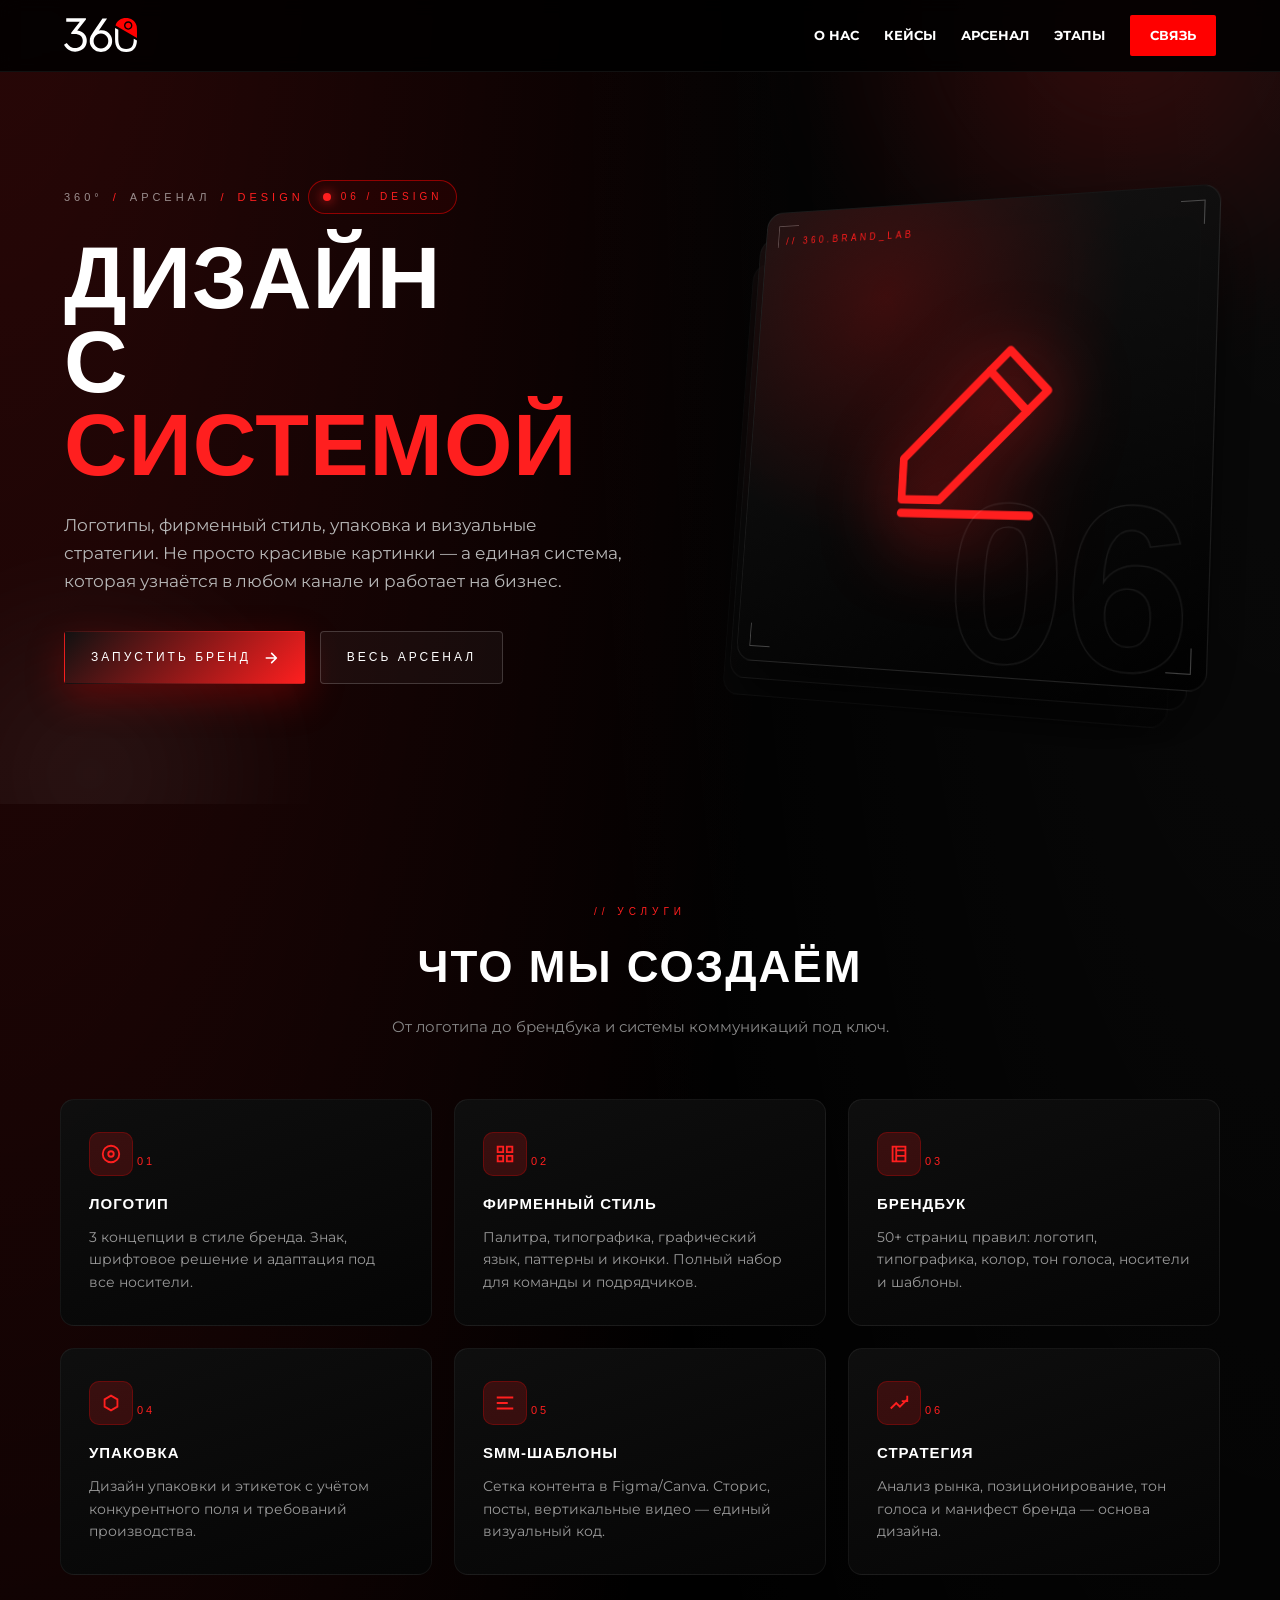
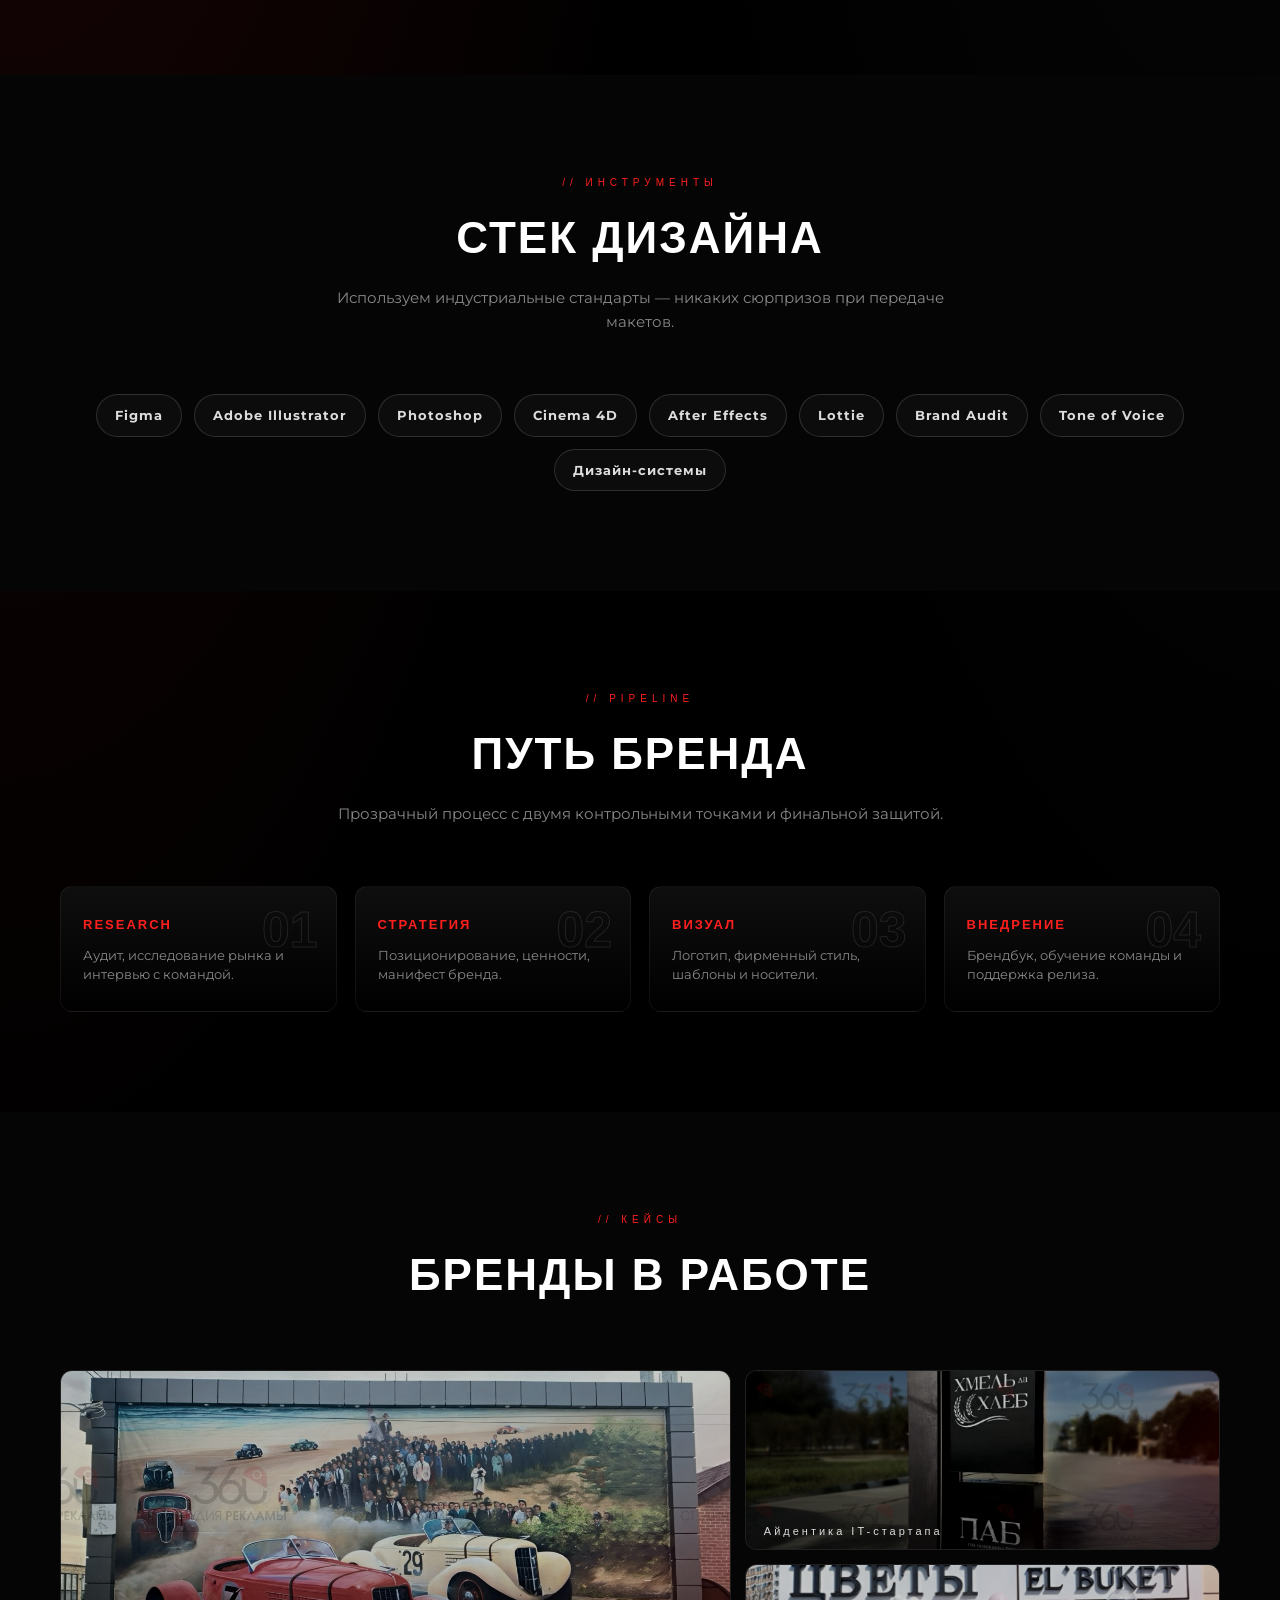
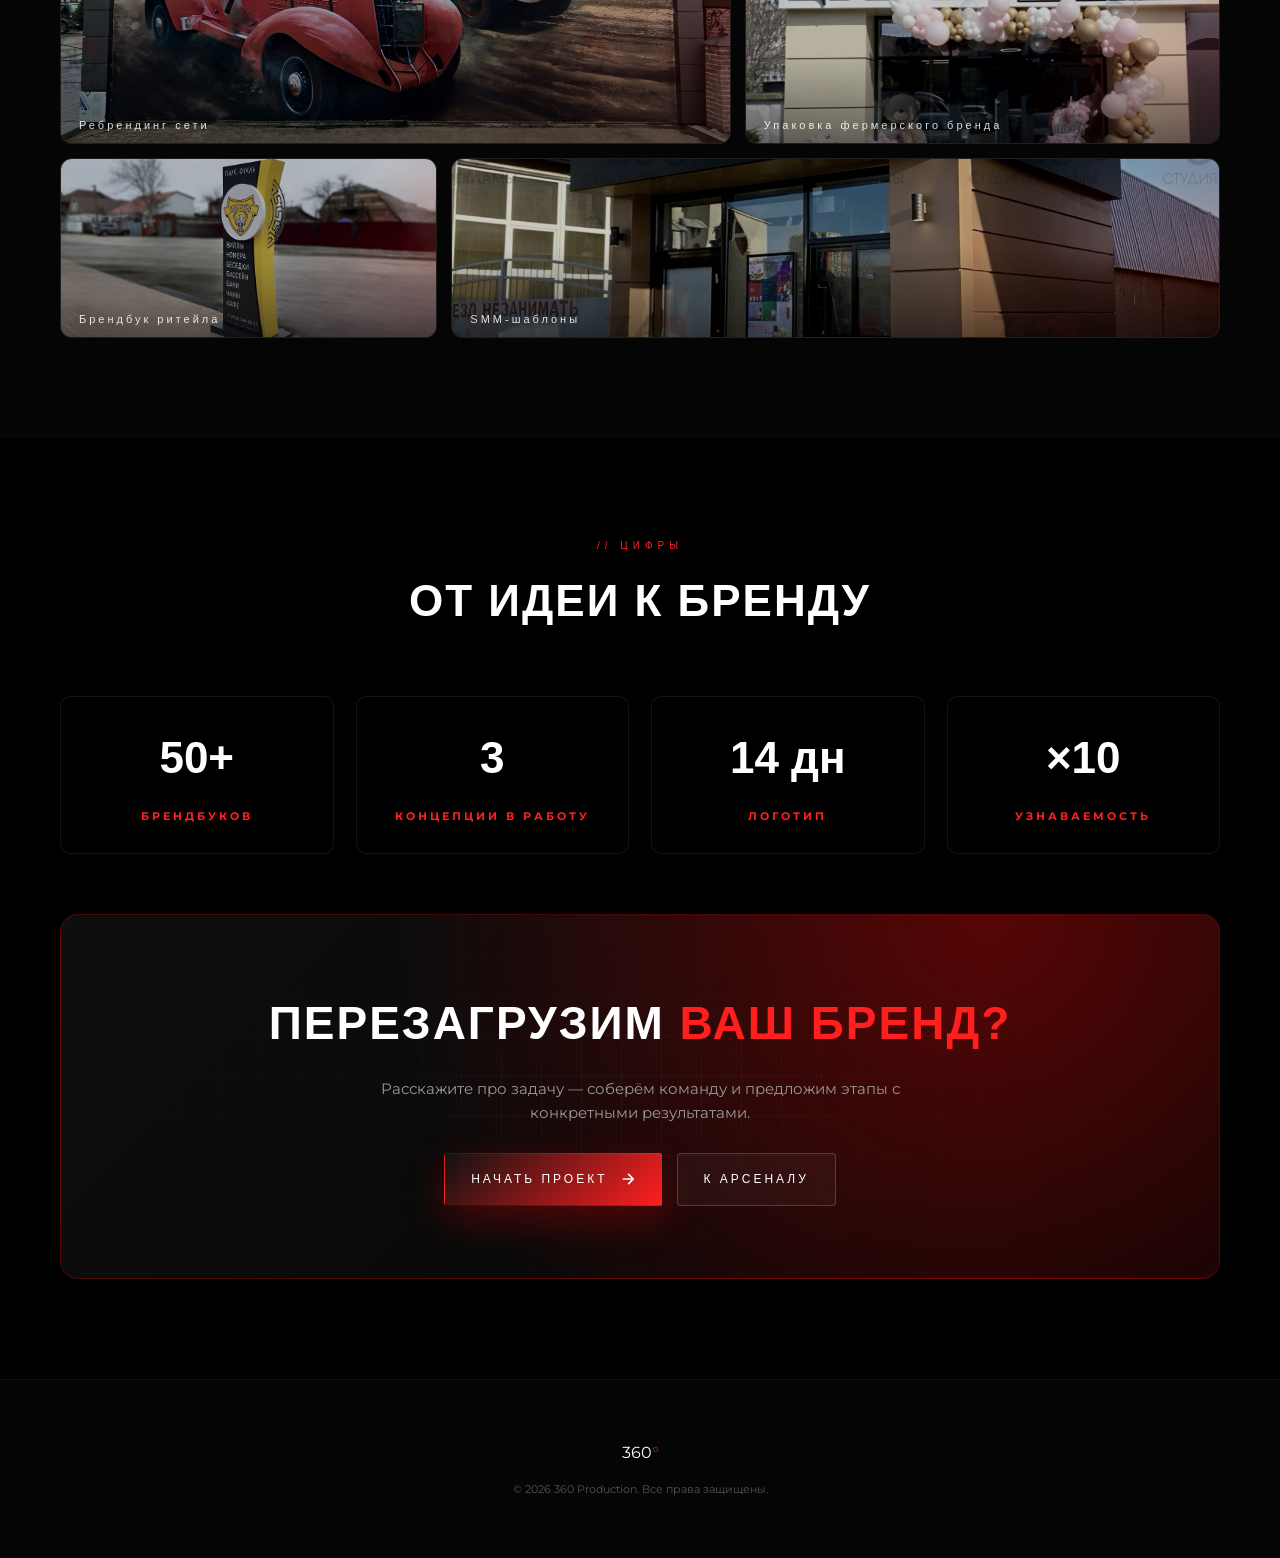
==== services/design.html @ e92970e6 "Add 3D Arsenal cards, hero scroll-driven 3D logo and 6 service pages Co-Authored-By: Devin AI <15824" ====
<!DOCTYPE html>
<html lang="ru">
<head>
    <meta charset="UTF-8">
    <meta name="viewport" content="width=device-width, initial-scale=1.0">
    <title>Дизайн и брендинг | 360 Production Group</title>
    <meta name="description" content="Логотипы, фирменный стиль, упаковка и брендбуки. Стратегический дизайн от 360 Production Group.">
    <link href="https://fonts.googleapis.com/css2?family=Syncopate:wght@700&family=Montserrat:wght@400;700;900&display=swap" rel="stylesheet">
    <link href="https://unpkg.com/aos@2.3.1/dist/aos.css" rel="stylesheet">
    <link rel="stylesheet" href="../style.css">
    <link rel="stylesheet" href="services.css">
    <style>:root { color-scheme: dark; }</style>
</head>
<body class="service-page" style="--accent:#ff1f1f;--accent-soft:rgba(255,31,31,0.18);">

<header class="navbar">
    <a href="../index.html" class="logo" aria-label="360 Production Group">
        <img src="../log.svg" alt="360 Production Group">
    </a>
    <button class="menu-toggle" id="mobile-menu" aria-label="Открыть меню">
        <span></span>
        <span></span>
    </button>
    <nav class="nav-links">
        <a href="../index.html#about">О нас</a>
        <a href="../index.html#portfolio">Кейсы</a>
        <a href="../index.html#services">Арсенал</a>
        <a href="../index.html#steps">Этапы</a>
        <a href="../index.html#contact" class="btn-red-nav">Связь</a>
    </nav>
</header>

<section class="svc-hero">
    <div class="svc-hero-grid">
        <div class="svc-hero-text" data-aos="fade-right">
            <div class="svc-breadcrumb">
                <a href="../index.html">360°</a><span>/</span>
                <a href="../index.html#services">АРСЕНАЛ</a><span>/</span>
                <span>DESIGN</span>
            </div>
            <span class="svc-hero-tag">06 / DESIGN</span>
            <h1>ДИЗАЙН<br>С <span class="accent">СИСТЕМОЙ</span></h1>
            <p class="lead">Логотипы, фирменный стиль, упаковка и визуальные стратегии. Не просто красивые картинки — а единая система, которая узнаётся в любом канале и работает на бизнес.</p>
            <div class="svc-cta-row">
                <a href="../index.html#contact" class="svc-btn svc-btn-primary">ЗАПУСТИТЬ БРЕНД
                    <svg viewBox="0 0 24 24" fill="none" stroke="currentColor" stroke-width="2.5"><path d="M5 12h14M13 5l7 7-7 7" stroke-linecap="round" stroke-linejoin="round"/></svg>
                </a>
                <a href="../index.html#services" class="svc-btn svc-btn-ghost">ВЕСЬ АРСЕНАЛ</a>
            </div>
        </div>
        <div class="svc-hero-visual" data-aos="fade-left">
            <div class="svc-stack">
                <div class="svc-stack-card l1"></div>
                <div class="svc-stack-card l2"></div>
                <div class="svc-stack-card l3">
                    <span class="corner tl"></span><span class="corner tr"></span>
                    <span class="corner bl"></span><span class="corner br"></span>
                    <span class="label">// 360.BRAND_LAB</span>
                    <span class="glyph">
                        <svg viewBox="0 0 64 64" fill="none" stroke="currentColor" stroke-width="2.5">
                            <path d="M44 8l12 12-32 32H12V40z" stroke-linejoin="round"/>
                            <path d="M38 14l12 12M12 56h40" stroke-linecap="round"/>
                        </svg>
                    </span>
                    <span class="digit">06</span>
                </div>
            </div>
        </div>
    </div>
</section>

<section class="svc-section">
    <div class="container">
        <div class="svc-section-head" data-aos="fade-up">
            <span class="kicker">// УСЛУГИ</span>
            <h2>ЧТО МЫ СОЗДАЁМ</h2>
            <p>От логотипа до брендбука и системы коммуникаций под ключ.</p>
        </div>
        <div class="svc-features">
            <div class="svc-feature" data-aos="fade-up">
                <span class="ico"><svg viewBox="0 0 24 24" fill="none" stroke="currentColor" stroke-width="2"><circle cx="12" cy="12" r="9"/><circle cx="12" cy="12" r="3"/></svg></span>
                <span class="num">01</span>
                <h3>ЛОГОТИП</h3>
                <p>3 концепции в стиле бренда. Знак, шрифтовое решение и адаптация под все носители.</p>
            </div>
            <div class="svc-feature" data-aos="fade-up" data-aos-delay="100">
                <span class="ico"><svg viewBox="0 0 24 24" fill="none" stroke="currentColor" stroke-width="2"><path d="M4 4h6v6H4zM14 4h6v6h-6zM4 14h6v6H4zM14 14h6v6h-6z"/></svg></span>
                <span class="num">02</span>
                <h3>ФИРМЕННЫЙ СТИЛЬ</h3>
                <p>Палитра, типографика, графический язык, паттерны и иконки. Полный набор для команды и подрядчиков.</p>
            </div>
            <div class="svc-feature" data-aos="fade-up" data-aos-delay="200">
                <span class="ico"><svg viewBox="0 0 24 24" fill="none" stroke="currentColor" stroke-width="2"><path d="M5 4h14v16H5zM9 4v16M9 8h10M9 14h10"/></svg></span>
                <span class="num">03</span>
                <h3>БРЕНДБУК</h3>
                <p>50+ страниц правил: логотип, типографика, колор, тон голоса, носители и шаблоны.</p>
            </div>
            <div class="svc-feature" data-aos="fade-up">
                <span class="ico"><svg viewBox="0 0 24 24" fill="none" stroke="currentColor" stroke-width="2"><path d="M5 8l7-4 7 4v8l-7 4-7-4z"/></svg></span>
                <span class="num">04</span>
                <h3>УПАКОВКА</h3>
                <p>Дизайн упаковки и этикеток с учётом конкурентного поля и требований производства.</p>
            </div>
            <div class="svc-feature" data-aos="fade-up" data-aos-delay="100">
                <span class="ico"><svg viewBox="0 0 24 24" fill="none" stroke="currentColor" stroke-width="2"><path d="M3 6h18M3 12h12M3 18h18"/></svg></span>
                <span class="num">05</span>
                <h3>SMM-ШАБЛОНЫ</h3>
                <p>Сетка контента в Figma/Canva. Сторис, посты, вертикальные видео — единый визуальный код.</p>
            </div>
            <div class="svc-feature" data-aos="fade-up" data-aos-delay="200">
                <span class="ico"><svg viewBox="0 0 24 24" fill="none" stroke="currentColor" stroke-width="2"><path d="M3 18l6-6 4 4 8-8M21 4v6h-6"/></svg></span>
                <span class="num">06</span>
                <h3>СТРАТЕГИЯ</h3>
                <p>Анализ рынка, позиционирование, тон голоса и манифест бренда — основа дизайна.</p>
            </div>
        </div>
    </div>
</section>

<section class="svc-section" style="background:#050505;">
    <div class="container">
        <div class="svc-section-head" data-aos="fade-up">
            <span class="kicker">// ИНСТРУМЕНТЫ</span>
            <h2>СТЕК ДИЗАЙНА</h2>
            <p>Используем индустриальные стандарты — никаких сюрпризов при передаче макетов.</p>
        </div>
        <div class="svc-chips">
            <span class="svc-chip" data-aos="fade-up">Figma</span>
            <span class="svc-chip" data-aos="fade-up" data-aos-delay="40">Adobe Illustrator</span>
            <span class="svc-chip" data-aos="fade-up" data-aos-delay="80">Photoshop</span>
            <span class="svc-chip" data-aos="fade-up" data-aos-delay="120">Cinema 4D</span>
            <span class="svc-chip" data-aos="fade-up" data-aos-delay="160">After Effects</span>
            <span class="svc-chip" data-aos="fade-up" data-aos-delay="200">Lottie</span>
            <span class="svc-chip" data-aos="fade-up" data-aos-delay="240">Brand Audit</span>
            <span class="svc-chip" data-aos="fade-up" data-aos-delay="280">Tone of Voice</span>
            <span class="svc-chip" data-aos="fade-up" data-aos-delay="320">Дизайн-системы</span>
        </div>
    </div>
</section>

<section class="svc-section">
    <div class="container">
        <div class="svc-section-head" data-aos="fade-up">
            <span class="kicker">// PIPELINE</span>
            <h2>ПУТЬ БРЕНДА</h2>
            <p>Прозрачный процесс с двумя контрольными точками и финальной защитой.</p>
        </div>
        <div class="svc-process">
            <div class="svc-step" data-aos="fade-up"><h4>RESEARCH</h4><p>Аудит, исследование рынка и интервью с командой.</p></div>
            <div class="svc-step" data-aos="fade-up" data-aos-delay="100"><h4>СТРАТЕГИЯ</h4><p>Позиционирование, ценности, манифест бренда.</p></div>
            <div class="svc-step" data-aos="fade-up" data-aos-delay="200"><h4>ВИЗУАЛ</h4><p>Логотип, фирменный стиль, шаблоны и носители.</p></div>
            <div class="svc-step" data-aos="fade-up" data-aos-delay="300"><h4>ВНЕДРЕНИЕ</h4><p>Брендбук, обучение команды и поддержка релиза.</p></div>
        </div>
    </div>
</section>

<section class="svc-section" style="background:#050505;">
    <div class="container">
        <div class="svc-section-head" data-aos="fade-up">
            <span class="kicker">// КЕЙСЫ</span>
            <h2>БРЕНДЫ В РАБОТЕ</h2>
        </div>
        <div class="svc-gallery">
            <div class="svc-tile t1" data-aos="fade-up"><img src="../test6.jpg" alt="Design case"><span>Ребрендинг сети</span></div>
            <div class="svc-tile t2" data-aos="fade-up" data-aos-delay="80"><img src="../test4.jpg" alt="Design case"><span>Айдентика IT-стартапа</span></div>
            <div class="svc-tile t3" data-aos="fade-up" data-aos-delay="160"><img src="../test2.jpeg" alt="Design case"><span>Упаковка фермерского бренда</span></div>
            <div class="svc-tile t4" data-aos="fade-up" data-aos-delay="240"><img src="../test1.JPG" alt="Design case"><span>Брендбук ритейла</span></div>
            <div class="svc-tile t5" data-aos="fade-up" data-aos-delay="320"><img src="../test5.jpg" alt="Design case"><span>SMM-шаблоны</span></div>
        </div>
    </div>
</section>

<section class="svc-section">
    <div class="container">
        <div class="svc-section-head" data-aos="fade-up">
            <span class="kicker">// ЦИФРЫ</span>
            <h2>ОТ ИДЕИ К БРЕНДУ</h2>
        </div>
        <div class="svc-facts">
            <div class="svc-fact" data-aos="fade-up"><b>50+</b><span>Брендбуков</span></div>
            <div class="svc-fact" data-aos="fade-up" data-aos-delay="100"><b>3</b><span>Концепции в работу</span></div>
            <div class="svc-fact" data-aos="fade-up" data-aos-delay="200"><b>14 дн</b><span>Логотип</span></div>
            <div class="svc-fact" data-aos="fade-up" data-aos-delay="300"><b>×10</b><span>Узнаваемость</span></div>
        </div>

        <div class="svc-cta" data-aos="fade-up">
            <h2>ПЕРЕЗАГРУЗИМ <span>ВАШ БРЕНД?</span></h2>
            <p>Расскажите про задачу — соберём команду и предложим этапы с конкретными результатами.</p>
            <div class="svc-cta-row">
                <a href="../index.html#contact" class="svc-btn svc-btn-primary">НАЧАТЬ ПРОЕКТ
                    <svg viewBox="0 0 24 24" fill="none" stroke="currentColor" stroke-width="2.5"><path d="M5 12h14M13 5l7 7-7 7" stroke-linecap="round" stroke-linejoin="round"/></svg>
                </a>
                <a href="../index.html#services" class="svc-btn svc-btn-ghost">К АРСЕНАЛУ</a>
            </div>
        </div>
    </div>
</section>

<footer class="footer">
    <div class="footer-container">
        <div class="logo">360<span>°</span></div>
        <p>© 2026 360 Production. Все права защищены.</p>
    </div>
</footer>

<script src="https://unpkg.com/aos@2.3.1/dist/aos.js"></script>
<script src="services.js"></script>
</body>
</html>
---- style.css ----
/* PROJECT: 360 Production Group 
    STYLE: Aggressive Industrial (Black, Red, White)
*/

:root { 
    --black: #000; 
    --red: #ff0000; 
    --white: #fff; 
    --gray: #0d0d0d; 
}

* { 
    margin: 0; 
    padding: 0; 
    box-sizing: border-box; 
}

body { 
    background: var(--black); 
    color: var(--white); 
    font-family: 'Montserrat', sans-serif; 
    overflow-x: hidden; 
    line-height: 1.6;
}

/* ==========================================================================
   ULTIMATE 360 SYSTEM PRELOADER (STRICT CENTER GLITCH)
   ========================================================================== */

.preloader {
    position: fixed;
    inset: 0;
    z-index: 10000;
    display: flex;
    justify-content: center;
    align-items: center;
    background: transparent;
    overflow: hidden;
    transition: opacity 0.4s ease, visibility 0.4s ease;
}

.preloader.loaded {
    opacity: 0;
    visibility: hidden;
    pointer-events: none;
}

/* Фоновые шторки (разрезаются при загрузке) */
.loader-bg {
    position: absolute;
    inset: 0;
    display: flex;
    flex-direction: column;
}

.shutter {
    flex: 1;
    background: #000;
    transition: transform 1.2s cubic-bezier(0.87, 0, 0.13, 1);
}

.preloader.loaded .shutter.top { transform: translateY(-100%); }
.preloader.loaded .shutter.bottom { transform: translateY(100%); }

/* Ядро загрузчика */
.loader-core {
    position: relative;
    z-index: 1;
    display: flex;
    flex-direction: column;
    justify-content: center;
    align-items: center;
    text-align: center;
    transition: opacity 0.5s ease;
}

.preloader.loaded .loader-core { 
    opacity: 0; 
    pointer-events: none; 
}

/* Кольца сканирования */
.scan-ring {
    position: absolute;
    top: 50%;
    left: 50%;
    transform: translate(-50%, -50%);
    width: 240px;
    height: 240px;
    border: 1px solid rgba(255, 0, 0, 0.1);
    border-top: 3px solid var(--red);
    border-radius: 50%;
    animation: spin 1.5s cubic-bezier(0.4, 0, 0.2, 1) infinite;
}

.scan-ring.inner {
    width: 200px;
    height: 200px;
    border: 1px dashed rgba(255, 255, 255, 0.1);
    border-bottom: 2px solid #fff;
    animation: spin 1s linear infinite reverse;
}

/* Глитч-цифры (Центровка 50/50) */
.glitch-wrapper {
    display: flex;
    justify-content: center;
    align-items: center;
    font-family: 'Syncopate', sans-serif;
    line-height: 1; /* Убираем лишние отступы шрифта */
}

.glitch-num {
    font-size: 80px;
    font-weight: 900;
    position: relative;
    color: #fff;
    text-shadow: 2px 0 var(--red);
    padding: 0 10px;
}

/* Псевдоэлементы для эффекта разреза */
.glitch-num::before, 
.glitch-num::after {
    content: attr(data-text);
    position: absolute;
    top: 0; 
    left: 0; 
    width: 100%; 
    height: 100%;
    background: #000; /* Маскирует основную цифру */
}

/* ВЕРХНЯЯ ПОЛОВИНА: режем снизу до 50% */
.glitch-num::before {
    left: 2px;
    text-shadow: -2px 0 #00fff2;
    clip-path: inset(0 0 50% 0);
    animation: glitch-anim-top 1.5s infinite linear alternate-reverse;
}

/* НИЖНЯЯ ПОЛОВИНА: режем сверху до 50% */
.glitch-num::after {
    left: -2px;
    text-shadow: -2px 0 var(--red);
    clip-path: inset(50% 0 0 0);
    animation: glitch-anim-bottom 1.5s infinite linear alternate-reverse;
}

.glitch-unit {
    font-size: 40px;
    color: var(--red);
    margin-left: 5px;
    font-weight: 900;
}

.status-text {
    margin-top: 50px;
    font-size: 20px;
    letter-spacing: 5px;
    color: var(--red);
    font-family: 'Syncopate';
    animation: pulse 1s infinite;
}

/* Анимации */
@keyframes glitch-anim-top {
    0%, 100% { transform: translate(0, 0); }
    33% { transform: translate(-3px, 0); }
    66% { transform: translate(3px, 0); }
}

@keyframes glitch-anim-bottom {
    0%, 100% { transform: translate(0, 0); }
    33% { transform: translate(3px, 0); }
    66% { transform: translate(-3px, 0); }
}

@keyframes spin {
    0% { transform: translate(-50%, -50%) rotate(0deg); }
    100% { transform: translate(-50%, -50%) rotate(360deg); }
}

@keyframes pulse {
    0%, 100% { opacity: 1; }
    50% { opacity: 0.3; }
}

/* Адаптив для прелоадера */
@media (max-width: 600px) {
    .glitch-num { font-size: 60px; }
    .glitch-unit { font-size: 30px; }
    .scan-ring { width: 180px; height: 180px; }
    .scan-ring.inner { width: 150px; height: 150px; }
}

.container { 
    max-width: 1200px; 
    margin: 0 auto; 
    padding: 0 20px; 
}

/* --- НАВИГАЦИЯ --- */
.navbar {
    display: flex; 
    justify-content: space-between; 
    align-items: center;
    padding: 15px 5%; 
    position: fixed; 
    width: 100%; 
    top: 0; 
    z-index: 1000;
    background: rgba(0,0,0,0.95); 
    border-bottom: 1px solid #111;
}

.logo { 
    display: inline-flex;
    align-items: center;
    text-decoration: none;
}

.logo img {
    display: block;
    height: 34px;
    width: auto;
}

.logo span { color: var(--red); }

.nav-links { 
    display: flex; 
    align-items: center; 
    gap: 25px; 
}

.nav-links a { 
    color: #fff; 
    text-decoration: none; 
    font-weight: 700; 
    font-size: 13px; 
    text-transform: uppercase; 
    transition: 0.3s; 
}

.nav-links a:hover { color: var(--red); }

.btn-red-nav { 
    background: var(--red); 
    padding: 10px 20px; 
    border-radius: 2px;
}

/* Мобильный переключатель */
.menu-toggle { 
    display: none; 
    background: none; 
    border: none; 
    cursor: pointer; 
    position: relative; 
    width: 30px; 
    height: 20px; 
    z-index: 1001; 
}

.menu-toggle span { 
    display: block; 
    position: absolute; 
    height: 3px; 
    width: 100%; 
    background: white; 
    transition: .3s ease-in-out; 
}

.menu-toggle span:first-child { top: 0; }
.menu-toggle span:last-child { bottom: 0; }
.menu-toggle.open span:first-child { transform: rotate(45deg); top: 9px; }
.menu-toggle.open span:last-child { transform: rotate(-45deg); bottom: 8px; }

/* --- HERO SECTION --- */
.hero {
    position: relative;
    height: 100vh; 
    display: flex; 
    align-items: center; 
    padding: 0 5%;
    overflow: hidden;
    background: #000;
}

.hero-video {
    position: absolute;
    inset: 0;
    width: 100%;
    height: 100%;
    object-fit: cover;
    object-position: center;
}

.hero-overlay {
    position: absolute;
    inset: 0;
    background:
        linear-gradient(90deg, rgba(0, 0, 0, 0.94) 0%, rgba(0, 0, 0, 0.78) 28%, rgba(0, 0, 0, 0.3) 58%, rgba(0, 0, 0, 0.1) 100%),
        radial-gradient(circle at 74% 46%, rgba(255, 0, 0, 0.12), transparent 28%);
}

.hero-content {
    position: relative;
    z-index: 1;
}

.hero h1 { 
    font-family: 'Syncopate'; 
    font-size: clamp(38px, 9vw, 90px); 
    line-height: 0.9; 
}

.red-text { 
    color: var(--red); 
    text-shadow: 2px 2px 0 #fff; 
}

.hero p { 
    max-width: 500px; 
    margin-top: 20px; 
    font-size: 16px; 
    color: #888; 
}

/* --- HERO 3D LOGO --- */
.hero-3d {
    position: absolute;
    top: 0;
    right: 0;
    bottom: 0;
    width: 55%;
    pointer-events: none;
    z-index: 1;
    perspective: 1500px;
    perspective-origin: 60% 50%;
    display: grid;
    place-items: center;
    overflow: hidden;
}

.hero-3d::before {
    content: "";
    position: absolute;
    inset: 0;
    background:
        radial-gradient(60% 60% at 60% 50%, rgba(255, 0, 0, 0.18), transparent 70%),
        radial-gradient(40% 40% at 50% 50%, rgba(255, 255, 255, 0.05), transparent 70%);
    pointer-events: none;
}

.hero-3d-stage {
    position: relative;
    width: min(540px, 88%);
    aspect-ratio: 1;
    transform-style: preserve-3d;
    will-change: transform;
    transition: transform 0.05s linear;
}

.hero-3d-rings {
    position: absolute;
    inset: 0;
    transform-style: preserve-3d;
}

.hero-3d-ring {
    position: absolute;
    inset: 0;
    border-radius: 50%;
    border: 1px dashed rgba(255, 255, 255, 0.12);
}

.hero-3d-ring.r1 {
    inset: 0;
    border-color: rgba(255, 0, 0, 0.35);
    border-style: solid;
    border-width: 1px;
    transform: rotateX(72deg);
    box-shadow: inset 0 0 60px rgba(255, 0, 0, 0.18);
    animation: hero-ring-pulse 4s ease-in-out infinite;
}

.hero-3d-ring.r2 {
    inset: 8%;
    border-color: rgba(255, 255, 255, 0.1);
    transform: rotateX(72deg) rotateZ(45deg);
    animation: hero-ring-spin 18s linear infinite;
}

.hero-3d-ring.r3 {
    inset: 18%;
    border-color: rgba(255, 0, 0, 0.18);
    transform: rotateX(72deg) rotateZ(-30deg);
    animation: hero-ring-spin 26s linear infinite reverse;
}

.hero-3d-emblem {
    position: absolute;
    inset: 16%;
    transform-style: preserve-3d;
    display: grid;
    place-items: center;
}

.hero-3d-layer {
    position: absolute;
    inset: 0;
    display: grid;
    place-items: center;
}

.hero-3d-layer img {
    width: 100%;
    height: auto;
    filter: drop-shadow(0 0 20px rgba(255, 0, 0, 0.55));
}

.hero-3d-layer.layer-back {
    transform: translateZ(-40px) scale(1.05);
    opacity: 0.35;
    filter: blur(2px);
}

.hero-3d-layer.layer-mid {
    transform: translateZ(0);
    opacity: 0.7;
}

.hero-3d-layer.layer-front {
    transform: translateZ(40px);
    opacity: 1;
}

.hero-3d-layer.layer-front img {
    filter: drop-shadow(0 12px 26px rgba(255, 0, 0, 0.55))
            drop-shadow(0 0 8px rgba(255, 255, 255, 0.18));
}

.hero-3d-glow {
    position: absolute;
    inset: -10%;
    border-radius: 50%;
    background: radial-gradient(circle, rgba(255, 0, 0, 0.32) 0%, transparent 60%);
    filter: blur(20px);
    transform: translateZ(-60px);
    opacity: 0.85;
    animation: hero-glow-breath 4s ease-in-out infinite;
}

.hero-3d-orbit {
    position: absolute;
    inset: -8%;
    border-radius: 50%;
    transform: rotateX(70deg);
    transform-style: preserve-3d;
    animation: hero-ring-spin 22s linear infinite;
}

.hero-3d-tag {
    position: absolute;
    top: 50%;
    left: 50%;
    font-family: 'Syncopate', sans-serif;
    font-weight: 700;
    font-size: 11px;
    letter-spacing: 4px;
    color: #fff;
    padding: 7px 12px;
    background: rgba(0, 0, 0, 0.78);
    border: 1px solid rgba(255, 0, 0, 0.55);
    border-radius: 999px;
    transform-origin: center;
    box-shadow: 0 8px 24px rgba(255, 0, 0, 0.25);
    backface-visibility: hidden;
}

.hero-3d-tag.tag-1 { transform: translate(-50%, -50%) rotate(0deg) translateX(46%) rotate(-72deg); }
.hero-3d-tag.tag-2 { transform: translate(-50%, -50%) rotate(90deg) translateX(46%) rotate(-72deg); }
.hero-3d-tag.tag-3 { transform: translate(-50%, -50%) rotate(180deg) translateX(46%) rotate(-72deg); }
.hero-3d-tag.tag-4 { transform: translate(-50%, -50%) rotate(270deg) translateX(46%) rotate(-72deg); }

@keyframes hero-ring-spin {
    from { transform: rotateX(72deg) rotateZ(0); }
    to { transform: rotateX(72deg) rotateZ(360deg); }
}

@keyframes hero-ring-pulse {
    0%, 100% { box-shadow: inset 0 0 30px rgba(255, 0, 0, 0.12), 0 0 0 rgba(255, 0, 0, 0.0); }
    50% { box-shadow: inset 0 0 60px rgba(255, 0, 0, 0.32), 0 0 32px rgba(255, 0, 0, 0.32); }
}

@keyframes hero-glow-breath {
    0%, 100% { opacity: 0.55; transform: translateZ(-60px) scale(1); }
    50% { opacity: 0.95; transform: translateZ(-60px) scale(1.08); }
}

/* Hero scroll hint */
.hero-scroll-hint {
    position: absolute;
    left: 50%;
    bottom: 28px;
    transform: translateX(-50%);
    display: flex;
    flex-direction: column;
    align-items: center;
    gap: 10px;
    color: rgba(255, 255, 255, 0.55);
    font-family: 'Syncopate', sans-serif;
    font-size: 10px;
    letter-spacing: 4px;
    z-index: 2;
    pointer-events: none;
}

.hero-scroll-hint i {
    width: 1px;
    height: 38px;
    background: linear-gradient(to bottom, rgba(255, 0, 0, 0.0), var(--red));
    position: relative;
    overflow: hidden;
}

.hero-scroll-hint i::after {
    content: "";
    position: absolute;
    left: 0;
    top: -38px;
    width: 100%;
    height: 38px;
    background: linear-gradient(to bottom, transparent, var(--red));
    animation: scroll-line 1.8s ease-in-out infinite;
}

@keyframes scroll-line {
    0% { transform: translateY(0); }
    100% { transform: translateY(76px); }
}

@media (prefers-reduced-motion: reduce) {
    .hero-3d-ring.r1, .hero-3d-ring.r2, .hero-3d-ring.r3,
    .hero-3d-orbit, .hero-3d-glow, .hero-scroll-hint i::after { animation: none; }
}

/* --- О НАС --- */
.about { padding: 100px 0; }
.about-flex { 
    display: flex; 
    flex-wrap: wrap; 
    gap: 40px; 
}

.about-title { flex: 1; min-width: 280px; }
.about-title h2 { font-family: 'Syncopate'; font-size: clamp(28px, 5vw, 45px); }
.outline { color: transparent; -webkit-text-stroke: 1px var(--red); }

.about-text { 
    flex: 1.5; 
    font-size: 16px; 
    color: #777; 
}

.stats { 
    display: flex; 
    gap: 30px; 
    margin-top: 30px; 
}

.stat-item b { 
    font-size: 35px; 
    color: #fff; 
    display: block; 
}

.stat-item span { 
    color: var(--red); 
    font-weight: 900; 
    font-size: 10px; 
    text-transform: uppercase; 
}

/* --- СЛАЙДЕР ПОРТФОЛИО --- */
.portfolio { padding: 80px 0; position: relative; }

.section-label.centered { 
    text-align: center; 
    display: block; 
    width: 100%; 
    margin-bottom: 40px; 
    font-family: 'Syncopate'; 
    color: var(--red); 
    letter-spacing: 5px;
    font-size: 14px;
}

.slider-wrapper { position: relative; width: 100%; }

.portfolioSwiper { width: 100%; padding: 20px 0; overflow: hidden; }

.portfolioSwiper .swiper-wrapper {
    display: flex;
    flex-wrap: nowrap;
    align-items: stretch;
}

.portfolioSwiper .swiper-slide {
    flex-shrink: 0;
    height: auto;
}

.slide-inner { 
    position: relative; 
    background: #111; 
    overflow: hidden; 
    height: 100%;
}

.portfolioSwiper img { 
    width: 100%; 
    height: clamp(300px, 45vh, 500px); 
    object-fit: cover; 
    transition: 0.5s; 
    display: block; 
}

.swiper-slide-active img { 
    border: 1px solid var(--red); 
}

.slide-desc { 
    font-family: 'Syncopate'; 
    background: var(--red); 
    padding: 8px 12px; 
    font-size: 9px; 
    position: absolute; 
    bottom: 10px; 
    left: 10px; 
    z-index: 5; 
}

/* Стрелки навигации */
.custom-nav { 
    color: var(--red) !important; 
    width: 50px !important; 
    height: 50px !important; 
    background: rgba(0,0,0,0.5); 
    border-radius: 50%; 
    top: 50% !important; 
    transform: translateY(-50%); 
    z-index: 20; 
}

.custom-nav::after { 
    font-size: 20px !important; 
    font-weight: bold; 
}

.swiper-button-next { right: 10px !important; }
.swiper-button-prev { left: 10px !important; }

/* --- АРСЕНАЛ (3D-КАРТОЧКИ ПРЕМИУМ) --- */
.services {
    padding: 110px 0 120px;
    position: relative;
    overflow: hidden;
}

.services::before {
    content: "";
    position: absolute;
    inset: 0;
    background:
        radial-gradient(ellipse at 12% 0%, rgba(255, 0, 0, 0.16), transparent 38%),
        radial-gradient(ellipse at 92% 100%, rgba(255, 0, 0, 0.1), transparent 42%);
    pointer-events: none;
    z-index: 0;
}

.services > .container { position: relative; z-index: 1; }

.title-main {
    font-family: 'Syncopate';
    font-size: clamp(30px, 7vw, 55px);
    text-align: center;
    margin-bottom: 18px;
    letter-spacing: 4px;
}

.services-lede {
    text-align: center;
    color: #888;
    font-size: 14px;
    letter-spacing: 2px;
    text-transform: uppercase;
    max-width: 640px;
    margin: 0 auto 60px;
    font-family: 'Syncopate', sans-serif;
    font-weight: 700;
}

.services-grid-3d {
    display: grid;
    grid-template-columns: repeat(3, minmax(0, 1fr));
    gap: 26px;
    perspective: 1400px;
}

/* Card link */
.s-card-3d {
    --accent: #ff2b2b;
    --rx: 0deg;
    --ry: 0deg;
    --mx: 50%;
    --my: 50%;
    position: relative;
    display: block;
    text-decoration: none;
    color: inherit;
    border-radius: 18px;
    background: transparent;
    padding: 0;
    border: 0;
    height: 320px;
    transform-style: preserve-3d;
    transform: rotateX(var(--rx)) rotateY(var(--ry));
    transition: transform 0.18s ease-out, filter 0.4s ease;
    will-change: transform;
    isolation: isolate;
}

.s-card-3d::before {
    content: "";
    position: absolute;
    inset: -1px;
    border-radius: inherit;
    padding: 1.5px;
    background: linear-gradient(135deg, rgba(255, 255, 255, 0.18) 0%, rgba(255, 0, 0, 0.55) 35%, rgba(0, 0, 0, 0) 65%, var(--accent) 100%);
    -webkit-mask: linear-gradient(#000 0 0) content-box, linear-gradient(#000 0 0);
            mask: linear-gradient(#000 0 0) content-box, linear-gradient(#000 0 0);
    -webkit-mask-composite: xor;
            mask-composite: exclude;
    opacity: 0.6;
    transition: opacity 0.4s ease;
    pointer-events: none;
    z-index: 2;
}

.s-card-3d:hover { filter: brightness(1.05); }
.s-card-3d:hover::before { opacity: 1; }

.s-card-inner {
    position: relative;
    display: grid;
    grid-template-rows: auto 1fr auto;
    gap: 16px;
    width: 100%;
    height: 100%;
    padding: 28px 28px 24px;
    border-radius: inherit;
    background:
        linear-gradient(160deg, rgba(20, 20, 20, 0.95) 0%, rgba(8, 8, 8, 0.98) 60%, rgba(20, 0, 0, 0.95) 100%);
    box-shadow:
        inset 0 1px 0 rgba(255, 255, 255, 0.04),
        0 12px 32px rgba(0, 0, 0, 0.55);
    overflow: hidden;
    transform-style: preserve-3d;
    transition: box-shadow 0.4s ease, transform 0.4s ease;
}

.s-card-3d:hover .s-card-inner {
    box-shadow:
        inset 0 1px 0 rgba(255, 255, 255, 0.08),
        0 30px 60px rgba(0, 0, 0, 0.7),
        0 0 60px -12px var(--accent);
}

/* Cursor-tracked spotlight */
.s-card-glow {
    position: absolute;
    inset: 0;
    background:
        radial-gradient(360px circle at var(--mx) var(--my), rgba(255, 80, 80, 0.28), transparent 55%);
    opacity: 0;
    transition: opacity 0.35s ease;
    pointer-events: none;
    z-index: 1;
}

.s-card-3d:hover .s-card-glow { opacity: 1; }

/* Tech grid backdrop */
.s-card-grid {
    position: absolute;
    inset: 0;
    background-image:
        linear-gradient(to right, rgba(255, 255, 255, 0.04) 1px, transparent 1px),
        linear-gradient(to bottom, rgba(255, 255, 255, 0.04) 1px, transparent 1px);
    background-size: 32px 32px;
    mask-image: radial-gradient(ellipse at var(--mx) var(--my), #000 0%, transparent 75%);
    -webkit-mask-image: radial-gradient(ellipse at var(--mx) var(--my), #000 0%, transparent 75%);
    pointer-events: none;
    opacity: 0.85;
    z-index: 0;
}

/* Big background index number with depth */
.s-card-index {
    position: absolute;
    right: 14px;
    bottom: -6px;
    font-family: 'Syncopate', sans-serif;
    font-weight: 900;
    font-size: 138px;
    line-height: 1;
    color: transparent;
    -webkit-text-stroke: 1.5px rgba(255, 255, 255, 0.07);
    pointer-events: none;
    transform: translateZ(20px);
    transition: -webkit-text-stroke-color 0.4s ease, color 0.4s ease;
    z-index: 1;
}

.s-card-3d:hover .s-card-index {
    -webkit-text-stroke-color: rgba(255, 0, 0, 0.18);
}

/* Icon (floating in 3D) */
.s-card-icon {
    position: relative;
    display: inline-flex;
    align-items: center;
    justify-content: center;
    width: 56px;
    height: 56px;
    border-radius: 14px;
    color: var(--white);
    background: linear-gradient(135deg, rgba(255, 255, 255, 0.06), rgba(255, 0, 0, 0.18));
    border: 1px solid rgba(255, 255, 255, 0.1);
    transform: translateZ(45px);
    transition: transform 0.4s ease, color 0.4s ease, box-shadow 0.4s ease;
    z-index: 2;
}

.s-card-icon svg { width: 30px; height: 30px; }

.s-card-3d:hover .s-card-icon {
    color: var(--accent);
    box-shadow: 0 14px 30px -10px var(--accent);
    transform: translateZ(60px) rotate(-4deg);
}

/* Body */
.s-card-body {
    position: relative;
    display: block;
    transform: translateZ(30px);
    z-index: 2;
}

.s-card-tag {
    display: inline-block;
    margin-bottom: 10px;
    font-family: 'Syncopate', sans-serif;
    font-size: 9px;
    letter-spacing: 3px;
    color: var(--accent);
    padding: 5px 9px;
    border: 1px solid rgba(255, 0, 0, 0.4);
    border-radius: 999px;
    background: rgba(255, 0, 0, 0.05);
}

.s-card-3d h3 {
    font-family: 'Syncopate';
    color: var(--white);
    margin-bottom: 10px;
    font-size: 16px;
    letter-spacing: 1.5px;
    line-height: 1.3;
    transition: color 0.35s ease;
}

.s-card-3d:hover h3 { color: var(--accent); }

.s-card-3d p {
    color: #9b9b9b;
    font-size: 13px;
    line-height: 1.55;
    margin: 0;
}

/* CTA */
.s-card-cta {
    position: relative;
    display: inline-flex;
    align-items: center;
    gap: 10px;
    font-family: 'Syncopate', sans-serif;
    font-size: 11px;
    letter-spacing: 3px;
    color: var(--white);
    padding-top: 4px;
    transform: translateZ(35px);
    z-index: 2;
}

.s-card-cta svg {
    width: 18px;
    height: 18px;
    transition: transform 0.35s ease;
}

.s-card-3d:hover .s-card-cta svg { transform: translateX(8px); }
.s-card-3d:hover .s-card-cta { color: var(--accent); }

/* Top-left shine sweep */
.s-card-shine {
    position: absolute;
    inset: 0;
    border-radius: inherit;
    background: linear-gradient(115deg, transparent 30%, rgba(255, 255, 255, 0.12) 45%, transparent 60%);
    transform: translateX(-110%);
    pointer-events: none;
    transition: transform 0.9s ease;
    z-index: 3;
    mix-blend-mode: screen;
}

.s-card-3d:hover .s-card-shine { transform: translateX(110%); }

/* Pressed effect */
.s-card-3d:active { transform: rotateX(0deg) rotateY(0deg) translateY(2px) scale(0.99); }

/* Reduced motion */
@media (prefers-reduced-motion: reduce) {
    .s-card-3d { transform: none !important; transition: none; }
    .s-card-shine { display: none; }
}

/* --- ЭТАПЫ --- */
.steps { padding: 80px 0; background: #050505; }

.step-line { 
    display: flex; 
    align-items: center; 
    gap: 25px; 
    padding: 25px; 
    border-bottom: 1px solid #111; 
}

.step-num { 
    font-family: 'Syncopate'; 
    font-size: 30px; 
    color: var(--red); 
    opacity: 0.2; 
}

/* --- SECTION REVIEWS (БЕГУЩАЯ СТРОКА) --- */
.reviews {
    padding: 80px 0;
    background: #000;
    overflow: hidden; /* Скрываем лишнее */
}

.reviews-wrapper {
    display: flex;
    width: 100%;
    position: relative;
    margin-top: 40px;
}

.reviews-track {
    display: flex;
    gap: 30px;
    animation: marquee 40s linear infinite; /* Движение */
}

/* Остановка при наведении, чтобы можно было прочитать */
.reviews-wrapper:hover .reviews-track {
    animation-play-state: paused;
}

.review-card {
    min-width: 350px;
    background: #0d0d0d;
    border: 1px solid #1a1a1a;
    padding: 30px;
    display: flex;
    flex-direction: column;
    justify-content: space-between;
    transition: 0.3s;
}

.review-card:hover {
    border-color: var(--red);
    background: #111;
}

.review-card span {
    font-size: 15px;
    color: #ccc;
    font-style: italic;
    margin-bottom: 20px;
    line-height: 1.5;
}

.review-card strong {
    font-family: 'Syncopate';
    font-size: 11px;
    color: var(--red);
    text-transform: uppercase;
    letter-spacing: 2px;
}

/* Анимация бесконечного сдвига */
@keyframes marquee {
    0% { transform: translateX(0); }
    100% { transform: translateX(calc(-380px * 10)); } /* Ширина карты + gap * кол-во оригинальных отзывов */
}

/* Адаптив для мобилок */
@media (max-width: 768px) {
    .review-card {
        min-width: 280px;
        padding: 20px;
    }
    @keyframes marquee {
        0% { transform: translateX(0); }
        100% { transform: translateX(calc(-310px * 10)); }
    }
}

/* --- ФОРМА --- */
.contact {
    padding: 100px 0;
}

.form-wrapper {
    position: relative;
    display: grid;
    grid-template-columns: minmax(280px, 1.05fr) minmax(320px, 1fr);
    grid-template-areas:
        "header header"
        "visual form";
    gap: 48px;
    align-items: center;
    overflow: hidden;
    background:
        radial-gradient(circle at top left, rgba(255, 0, 0, 0.18), transparent 32%),
        radial-gradient(circle at bottom right, rgba(255, 255, 255, 0.1), transparent 28%),
        linear-gradient(135deg, #f4f1ec 0%, #ffffff 52%, #e7e1d8 100%);
    color: #000;
    padding: 56px;
    clip-path: polygon(3% 0, 100% 0, 97% 100%, 0 100%);
    box-shadow: 0 30px 80px rgba(0, 0, 0, 0.35);
}

.contact-header {
    grid-area: header;
    max-width: 720px;
    position: relative;
    z-index: 1;
}

.contact-header h2 {
    font-size: clamp(36px, 6vw, 72px);
    line-height: 0.92;
    margin-bottom: 18px;
}

.contact-header h2 span {
    color: var(--red);
}

.contact-header p:last-child {
    max-width: 48ch;
    color: #333;
    font-size: 17px;
}

.contact-showcase {
    grid-area: visual;
    position: relative;
    min-height: 460px;
    display: grid;
    align-items: center;
}

.signal-stage {
    position: absolute;
    inset: 0;
    display: grid;
    place-items: center;
    pointer-events: none;
}

.signal-core {
    position: relative;
    width: min(36vw, 360px);
    aspect-ratio: 1;
}

.signal-center {
    position: absolute;
    inset: 50%;
    width: 118px;
    height: 118px;
    margin: -59px;
    display: grid;
    place-items: center;
    border-radius: 50%;
    background: linear-gradient(145deg, #090909, #2b2b2b);
    color: var(--white);
    font-family: 'Syncopate', sans-serif;
    font-size: 22px;
    letter-spacing: 2px;
    box-shadow:
        0 0 0 10px rgba(255, 255, 255, 0.55),
        0 0 0 24px rgba(255, 0, 0, 0.08),
        0 18px 45px rgba(0, 0, 0, 0.3);
    animation: core-breath 3.8s ease-in-out infinite;
}

.signal-pulse {
    position: absolute;
    inset: 50%;
    border: 1px solid rgba(255, 0, 0, 0.22);
    border-radius: 50%;
    transform: translate(-50%, -50%) scale(0.7);
    animation: pulse-ring 4.5s linear infinite;
}

.pulse-1 {
    width: 150px;
    height: 150px;
}

.pulse-2 {
    width: 230px;
    height: 230px;
    animation-delay: 1.1s;
}

.pulse-3 {
    width: 310px;
    height: 310px;
    animation-delay: 2.2s;
}

.signal-orbit {
    position: absolute;
    inset: 0;
    border-radius: 50%;
    border: 1px dashed rgba(0, 0, 0, 0.14);
}

.orbit-1 {
    animation: orbit-spin 12s linear infinite;
}

.orbit-2 {
    inset: 28px;
    animation: orbit-spin-reverse 9s linear infinite;
}

.orbit-3 {
    inset: 56px;
    animation: orbit-spin 7s linear infinite;
}

.orbit-node {
    position: absolute;
    top: -12px;
    left: 50%;
    transform: translateX(-50%);
    padding: 10px 16px;
    border: 1px solid rgba(255, 255, 255, 0.4);
    border-radius: 999px;
    background: rgba(0, 0, 0, 0.84);
    color: var(--white);
    font-family: 'Syncopate', sans-serif;
    font-size: 10px;
    letter-spacing: 2px;
    box-shadow: 0 10px 28px rgba(0, 0, 0, 0.18);
}

.contact-kicker {
    margin-bottom: 14px;
    color: var(--red);
    font-family: 'Syncopate', sans-serif;
    font-size: 11px;
    letter-spacing: 3px;
}

.contact-form {
    grid-area: form;
    position: relative;
    z-index: 1;
}

.form-grid {
    display: grid;
    grid-template-columns: repeat(2, minmax(0, 1fr));
    gap: 18px;
}

.field-shell {
    position: relative;
    display: block;
    padding-top: 10px;
}

.field-shell-wide {
    grid-column: 1 / -1;
}

.contact-form input {
    width: 100%;
    margin: 0;
    padding: 24px 0 14px;
    border: none;
    border-bottom: 2px solid rgba(0, 0, 0, 0.8);
    font-family: inherit;
    font-weight: 700;
    font-size: 14px;
    outline: none;
    background: transparent;
    transition: border-color 0.25s ease, transform 0.25s ease, color 0.25s ease;
}

.contact-form input::placeholder {
    color: transparent;
}

.contact-form input:focus {
    border-bottom-color: var(--red);
    transform: translateY(-2px);
}

.field-label {
    position: absolute;
    left: 0;
    top: 26px;
    color: #666;
    font-weight: 700;
    font-size: 14px;
    pointer-events: none;
    transform-origin: left center;
    transition: transform 0.25s ease, color 0.25s ease, top 0.25s ease, letter-spacing 0.25s ease;
}

.field-glow {
    position: absolute;
    left: 0;
    bottom: 0;
    width: 100%;
    height: 2px;
    background: linear-gradient(90deg, rgba(255, 0, 0, 0), rgba(255, 0, 0, 1), rgba(255, 0, 0, 0));
    transform: scaleX(0.1);
    transform-origin: center;
    opacity: 0;
    transition: transform 0.3s ease, opacity 0.3s ease;
}

.field-shell:hover .field-label {
    color: #222;
}

.field-shell input:focus + .field-label,
.field-shell input:not(:placeholder-shown) + .field-label {
    top: 6px;
    color: var(--red);
    transform: scale(0.82);
    letter-spacing: 0.06em;
}

.field-shell input:focus ~ .field-glow,
.field-shell input:not(:placeholder-shown) ~ .field-glow {
    transform: scaleX(1);
    opacity: 1;
}

.consent-check {
    display: flex;
    align-items: flex-start;
    gap: 14px;
    margin-top: 22px;
    cursor: pointer;
    user-select: none;
}

.consent-check input {
    position: absolute;
    opacity: 0;
    pointer-events: none;
}

.consent-box {
    position: relative;
    width: 22px;
    height: 22px;
    flex: 0 0 22px;
    margin-top: 2px;
    border: 1.5px solid rgba(0, 0, 0, 0.65);
    border-radius: 7px;
    background: rgba(255, 255, 255, 0.45);
    transition: transform 0.2s ease, background 0.25s ease, border-color 0.25s ease, box-shadow 0.25s ease;
}

.consent-box::after {
    content: "";
    position: absolute;
    left: 7px;
    top: 3px;
    width: 5px;
    height: 10px;
    border-right: 2px solid #fff;
    border-bottom: 2px solid #fff;
    transform: rotate(45deg) scale(0.2);
    opacity: 0;
    transition: transform 0.2s ease, opacity 0.2s ease;
}

.consent-text {
    color: #333;
    font-size: 13px;
    line-height: 1.45;
    max-width: 42ch;
}

.consent-check:hover .consent-box {
    transform: translateY(-1px);
    border-color: var(--red);
}

.consent-check input:checked + .consent-box {
    background: linear-gradient(135deg, #111 0%, #ff0000 100%);
    border-color: transparent;
    box-shadow: 0 10px 24px rgba(255, 0, 0, 0.22);
}

.consent-check input:checked + .consent-box::after {
    transform: rotate(45deg) scale(1);
    opacity: 1;
}

.btn-submit {
    background: linear-gradient(135deg, #111 0%, #ff0000 100%);
    color: #fff;
    border: none;
    padding: 16px 42px;
    font-family: 'Syncopate';
    cursor: pointer;
    margin-top: 28px;
    transition: transform 0.25s ease, box-shadow 0.25s ease, filter 0.25s ease;
}

.btn-submit:hover {
    transform: translateY(-3px);
    box-shadow: 0 18px 32px rgba(255, 0, 0, 0.24);
    filter: saturate(1.08);
}

@keyframes pulse-ring {
    0% {
        opacity: 0.1;
        transform: translate(-50%, -50%) scale(0.72);
    }
    40% {
        opacity: 0.35;
    }
    100% {
        opacity: 0;
        transform: translate(-50%, -50%) scale(1.08);
    }
}

@keyframes orbit-spin {
    from { transform: rotate(0deg); }
    to { transform: rotate(360deg); }
}

@keyframes orbit-spin-reverse {
    from { transform: rotate(360deg); }
    to { transform: rotate(0deg); }
}

@keyframes core-breath {
    0%, 100% { transform: scale(1); }
    50% { transform: scale(1.08); }
}

/* --- ФУТЕР (СТРОГО ПО ЦЕНТРУ) --- */
.footer { 
    padding: 60px 0; 
    background: #050505; 
    border-top: 1px solid #111; 
}

.footer-container { 
    display: flex; 
    flex-direction: column; 
    align-items: center; 
    justify-content: center; 
    text-align: center; 
    gap: 15px; 
}

.footer p { 
    color: #555; 
    font-size: 11px; 
    margin: 0; 
}

/* --- ГЛОБАЛЬНЫЙ АДАПТИВ (1000px и ниже) --- */
@media (max-width: 1000px) {
    .title-main, 
    .about-title h2, 
    .section-label {
        text-align: center !important;
    }

    .hero {
        justify-content: center;
        text-align: center;
    }

    .hero-content {
        display: flex;
        flex-direction: column;
        align-items: center;
    }

    .services-grid-3d { grid-template-columns: repeat(2, minmax(0, 1fr)); gap: 20px; }
    .s-card-3d { height: 300px; }

    .hero-3d {
        position: absolute;
        inset: 0;
        width: 100%;
        opacity: 0.32;
        z-index: 0;
    }
    .hero-content { z-index: 2; }
    .hero-3d-stage { width: min(440px, 78vw); }

    .hero-overlay {
        background:
            linear-gradient(0deg, rgba(0, 0, 0, 0.82) 18%, rgba(0, 0, 0, 0.48) 100%),
            radial-gradient(circle at 50% 72%, rgba(255, 0, 0, 0.1), transparent 34%);
    }

    .hero p { margin-left: auto; margin-right: auto; }

    .about-flex {
        flex-direction: column;
        text-align: center;
    }

    .stats { justify-content: center; }

    .step-line {
        flex-direction: column;
        text-align: center;
    }

    .s-card { text-align: center; }
    .s-card-3d { text-align: left; }

    .form-wrapper {
        grid-template-columns: 1fr;
        grid-template-areas:
            "header"
            "form"
            "visual";
        gap: 28px;
    }

    .contact-showcase {
        min-height: 280px;
        justify-items: center;
    }
}

/* --- МОБИЛЬНЫЙ АДАПТИВ (850px и ниже) --- */
@media (max-width: 850px) {
    .menu-toggle { display: block; }

    .nav-links {
        position: fixed; 
        top: 0; 
        right: -100%; 
        width: 100%; 
        height: 100vh;
        background: rgba(0,0,0,0.98); 
        flex-direction: column; 
        justify-content: center;
        transition: 0.4s ease-in-out; 
        z-index: 1000;
    }

    .nav-links.active { right: 0; }
    .nav-links a { font-size: 20px; margin: 15px 0; }

    .services-grid { grid-template-columns: 1fr; }
    .services-grid-3d { grid-template-columns: 1fr; gap: 20px; }
    .s-card-3d { height: auto; min-height: 280px; }
    
    .form-wrapper { 
        clip-path: none;
        border-radius: 15px;
        padding: 28px 18px 24px;
        gap: 22px;
    }

    .contact-header h2 {
        font-size: clamp(28px, 10vw, 46px);
        margin-bottom: 14px;
    }

    .contact-header p:last-child {
        font-size: 15px;
        max-width: 30ch;
    }

    .signal-core {
        width: min(62vw, 220px);
    }

    .contact-showcase {
        min-height: 180px;
        opacity: 0.82;
    }

    .signal-center {
        width: 84px;
        height: 84px;
        margin: -42px;
        font-size: 18px;
        box-shadow:
            0 0 0 8px rgba(255, 255, 255, 0.55),
            0 0 0 18px rgba(255, 0, 0, 0.08),
            0 14px 28px rgba(0, 0, 0, 0.22);
    }

    .pulse-1 { width: 110px; height: 110px; }
    .pulse-2 { width: 155px; height: 155px; }
    .pulse-3 { width: 200px; height: 200px; }

    .orbit-2 { inset: 18px; }
    .orbit-3 { inset: 36px; }

    .orbit-node {
        padding: 7px 10px;
        font-size: 8px;
        letter-spacing: 1.5px;
    }

    .form-grid {
        grid-template-columns: 1fr;
        gap: 14px;
    }

    .contact-form input {
        padding: 14px 0 12px;
        font-size: 15px;
    }

    .field-label {
        top: 18px;
        font-size: 15px;
    }

    .field-shell input:focus + .field-label,
    .field-shell input:not(:placeholder-shown) + .field-label {
        top: 0;
    }

    .consent-check {
        gap: 12px;
        margin-top: 18px;
    }

    .consent-text {
        font-size: 12px;
    }

    .btn-submit {
        width: 100%;
        padding: 15px 20px;
        margin-top: 20px;
    }

    .custom-nav { 
        width: 40px !important; 
        height: 40px !important; 
    }
}

@media (max-width: 480px) {
    .hero h1 { font-size: 42px; }
    .stats { flex-direction: column; gap: 20px; }

    .form-wrapper {
        padding: 22px 14px 20px;
    }

    .contact-header h2 {
        font-size: 24px;
    }

    .contact-header p:last-child {
        font-size: 14px;
    }

    .contact-showcase {
        min-height: 140px;
    }

    .signal-core {
        width: min(56vw, 180px);
    }

    .orbit-node {
        padding: 6px 8px;
        font-size: 7px;
    }
}
---- services/services.css ----
/* ==========================================================================
   360 — SERVICE DETAIL PAGE (премиум-стиль, 3D, glassmorphism)
   ========================================================================== */

.service-page {
    --accent: #ff2b2b;
    --accent-soft: rgba(255, 43, 43, 0.18);
    background:
        radial-gradient(ellipse at 0% -10%, rgba(255, 43, 43, 0.18), transparent 45%),
        radial-gradient(ellipse at 100% 0%, rgba(255, 255, 255, 0.04), transparent 40%),
        #000;
    min-height: 100vh;
}

/* Adjust navbar offset since we no longer have the hero video */
.service-page .navbar { background: rgba(0, 0, 0, 0.86); backdrop-filter: blur(8px); }

/* ==== HERO ==== */
.svc-hero {
    position: relative;
    padding: 180px 5% 120px;
    overflow: hidden;
    isolation: isolate;
}

.svc-hero::before,
.svc-hero::after {
    content: "";
    position: absolute;
    border-radius: 50%;
    pointer-events: none;
    z-index: -1;
}

.svc-hero::before {
    width: 800px; height: 800px;
    top: -380px; right: -240px;
    background: radial-gradient(circle, var(--accent) 0%, transparent 60%);
    opacity: 0.18;
    filter: blur(40px);
    animation: svc-blob 16s ease-in-out infinite alternate;
}

.svc-hero::after {
    width: 540px; height: 540px;
    bottom: -240px; left: -180px;
    background: radial-gradient(circle, #ffffff 0%, transparent 60%);
    opacity: 0.06;
    filter: blur(30px);
    animation: svc-blob 22s ease-in-out infinite alternate-reverse;
}

@keyframes svc-blob {
    0% { transform: translate(0, 0) scale(1); }
    100% { transform: translate(40px, 30px) scale(1.1); }
}

.svc-hero-grid {
    max-width: 1280px;
    margin: 0 auto;
    display: grid;
    grid-template-columns: 1.2fr 1fr;
    gap: 60px;
    align-items: center;
}

.svc-breadcrumb {
    display: inline-flex;
    align-items: center;
    gap: 10px;
    font-family: 'Syncopate', sans-serif;
    font-size: 11px;
    letter-spacing: 4px;
    color: rgba(255, 255, 255, 0.55);
    margin-bottom: 24px;
}
.svc-breadcrumb a { color: rgba(255, 255, 255, 0.55); text-decoration: none; transition: 0.25s; }
.svc-breadcrumb a:hover { color: var(--accent); }
.svc-breadcrumb span { color: var(--accent); }

.svc-hero-tag {
    display: inline-flex;
    align-items: center;
    gap: 10px;
    padding: 8px 14px;
    border: 1px solid rgba(255, 0, 0, 0.5);
    border-radius: 999px;
    font-family: 'Syncopate', sans-serif;
    font-size: 10px;
    letter-spacing: 4px;
    color: var(--accent);
    background: rgba(255, 0, 0, 0.06);
    margin-bottom: 22px;
}
.svc-hero-tag::before {
    content: "";
    width: 8px; height: 8px;
    background: var(--accent);
    border-radius: 50%;
    box-shadow: 0 0 12px var(--accent);
    animation: svc-pulse-dot 1.5s ease-in-out infinite;
}

@keyframes svc-pulse-dot {
    0%, 100% { opacity: 1; transform: scale(1); }
    50% { opacity: 0.4; transform: scale(0.8); }
}

.svc-hero h1 {
    font-family: 'Syncopate', sans-serif;
    font-size: clamp(40px, 7vw, 88px);
    line-height: 0.95;
    letter-spacing: 1px;
    margin-bottom: 24px;
    color: #fff;
}
.svc-hero h1 .accent { color: var(--accent); }
.svc-hero h1 .outline { color: transparent; -webkit-text-stroke: 1.5px var(--accent); }

.svc-hero p.lead {
    color: #b8b8b8;
    font-size: 17px;
    line-height: 1.65;
    max-width: 560px;
    margin-bottom: 36px;
}

.svc-cta-row {
    display: flex;
    flex-wrap: wrap;
    gap: 14px;
}

.svc-btn {
    display: inline-flex;
    align-items: center;
    gap: 12px;
    padding: 16px 26px;
    font-family: 'Syncopate', sans-serif;
    font-size: 12px;
    letter-spacing: 3px;
    text-decoration: none;
    border-radius: 4px;
    transition: transform 0.3s ease, box-shadow 0.3s ease, background 0.3s ease, color 0.3s ease;
    cursor: pointer;
    border: 1px solid transparent;
}

.svc-btn-primary {
    background: linear-gradient(135deg, #111 0%, var(--accent) 100%);
    color: #fff;
    box-shadow: 0 14px 38px rgba(255, 0, 0, 0.25);
}
.svc-btn-primary:hover {
    transform: translateY(-3px);
    box-shadow: 0 22px 60px rgba(255, 0, 0, 0.4);
}

.svc-btn-ghost {
    background: rgba(255, 255, 255, 0.04);
    color: #fff;
    border-color: rgba(255, 255, 255, 0.18);
}
.svc-btn-ghost:hover {
    border-color: var(--accent);
    color: var(--accent);
    transform: translateY(-3px);
}

.svc-btn svg { width: 16px; height: 16px; transition: transform 0.3s ease; }
.svc-btn:hover svg { transform: translateX(6px); }

/* Hero visual: 3D stack of layered cards */
.svc-hero-visual {
    position: relative;
    perspective: 1400px;
    height: 480px;
}

.svc-stack {
    position: relative;
    width: 100%;
    height: 100%;
    transform-style: preserve-3d;
    transform: rotateY(-22deg) rotateX(8deg);
    animation: svc-stack-float 8s ease-in-out infinite;
}

@keyframes svc-stack-float {
    0%, 100% { transform: rotateY(-22deg) rotateX(8deg) translateY(0); }
    50% { transform: rotateY(-18deg) rotateX(6deg) translateY(-12px); }
}

.svc-stack-card {
    position: absolute;
    inset: 0;
    border-radius: 18px;
    background: linear-gradient(160deg, rgba(20, 20, 20, 0.95), rgba(0, 0, 0, 0.95));
    border: 1px solid rgba(255, 255, 255, 0.08);
    box-shadow: 0 30px 80px rgba(0, 0, 0, 0.6);
    overflow: hidden;
    transform-style: preserve-3d;
}
.svc-stack-card::after {
    content: "";
    position: absolute;
    inset: 0;
    background: radial-gradient(circle at 30% 20%, rgba(255, 0, 0, 0.18), transparent 50%);
    pointer-events: none;
}

.svc-stack-card.l1 { transform: translateZ(-60px) translateX(-50px) translateY(40px); opacity: 0.45; }
.svc-stack-card.l2 { transform: translateZ(-30px) translateX(-25px) translateY(20px); opacity: 0.7; }
.svc-stack-card.l3 { transform: translateZ(0); }

.svc-stack-card .label {
    position: absolute;
    top: 24px;
    left: 24px;
    font-family: 'Syncopate', sans-serif;
    font-size: 10px;
    letter-spacing: 4px;
    color: var(--accent);
}
.svc-stack-card .digit {
    position: absolute;
    right: 16px;
    bottom: -20px;
    font-family: 'Syncopate', sans-serif;
    font-weight: 900;
    font-size: 220px;
    line-height: 1;
    color: transparent;
    -webkit-text-stroke: 1.5px rgba(255, 255, 255, 0.08);
}
.svc-stack-card .glyph {
    position: absolute;
    top: 50%;
    left: 50%;
    transform: translate(-50%, -50%);
    color: var(--accent);
    width: 50%;
    max-width: 220px;
    aspect-ratio: 1;
    display: grid;
    place-items: center;
    filter: drop-shadow(0 14px 40px var(--accent));
}
.svc-stack-card .glyph svg { width: 100%; height: 100%; }

.svc-stack-card .corner {
    position: absolute;
    width: 24px;
    height: 24px;
    border: 1px solid rgba(255, 255, 255, 0.25);
}
.svc-stack-card .corner.tl { top: 14px; left: 14px; border-right: 0; border-bottom: 0; }
.svc-stack-card .corner.tr { top: 14px; right: 14px; border-left: 0; border-bottom: 0; }
.svc-stack-card .corner.bl { bottom: 14px; left: 14px; border-right: 0; border-top: 0; }
.svc-stack-card .corner.br { bottom: 14px; right: 14px; border-left: 0; border-top: 0; }

/* ==== SECTION HEAD ==== */
.svc-section { padding: 100px 0; position: relative; }
.svc-section-head {
    display: flex;
    flex-direction: column;
    align-items: center;
    gap: 12px;
    text-align: center;
    margin-bottom: 60px;
}
.svc-section-head .kicker {
    font-family: 'Syncopate', sans-serif;
    font-size: 10px;
    letter-spacing: 5px;
    color: var(--accent);
}
.svc-section-head h2 {
    font-family: 'Syncopate', sans-serif;
    font-size: clamp(26px, 4.5vw, 44px);
    color: #fff;
    letter-spacing: 2px;
}
.svc-section-head p {
    color: #888;
    max-width: 640px;
    font-size: 15px;
    line-height: 1.6;
}

/* ==== FEATURES (3D mini cards) ==== */
.svc-features {
    display: grid;
    grid-template-columns: repeat(3, minmax(0, 1fr));
    gap: 22px;
    perspective: 1200px;
}

.svc-feature {
    position: relative;
    padding: 32px 28px;
    border-radius: 14px;
    background: linear-gradient(160deg, rgba(15, 15, 15, 0.96), rgba(5, 5, 5, 0.96));
    border: 1px solid rgba(255, 255, 255, 0.06);
    overflow: hidden;
    transform-style: preserve-3d;
    transition: transform 0.4s ease, border-color 0.4s ease, box-shadow 0.4s ease;
    isolation: isolate;
}
.svc-feature::before {
    content: "";
    position: absolute;
    inset: 0;
    background: radial-gradient(360px circle at 0% 0%, var(--accent-soft), transparent 50%);
    opacity: 0;
    transition: opacity 0.4s ease;
    pointer-events: none;
    z-index: -1;
}
.svc-feature:hover {
    transform: translateY(-8px) rotateX(4deg) rotateY(-4deg);
    border-color: var(--accent);
    box-shadow: 0 28px 60px rgba(0, 0, 0, 0.6), 0 0 40px -8px var(--accent);
}
.svc-feature:hover::before { opacity: 1; }

.svc-feature .num {
    font-family: 'Syncopate', sans-serif;
    font-size: 11px;
    letter-spacing: 3px;
    color: var(--accent);
    margin-bottom: 14px;
}
.svc-feature h3 {
    font-family: 'Syncopate', sans-serif;
    font-size: 15px;
    color: #fff;
    margin-bottom: 12px;
    letter-spacing: 1px;
    line-height: 1.35;
}
.svc-feature p { color: #999; font-size: 14px; line-height: 1.6; }

.svc-feature .ico {
    display: inline-flex;
    align-items: center;
    justify-content: center;
    width: 44px;
    height: 44px;
    border-radius: 10px;
    color: var(--accent);
    background: var(--accent-soft);
    margin-bottom: 18px;
    border: 1px solid rgba(255, 0, 0, 0.25);
    transition: transform 0.4s ease;
}
.svc-feature:hover .ico { transform: rotate(-6deg) scale(1.05); }
.svc-feature .ico svg { width: 22px; height: 22px; }

/* ==== TECH/CHIPS ==== */
.svc-chips {
    display: flex;
    flex-wrap: wrap;
    gap: 12px;
    justify-content: center;
}
.svc-chip {
    padding: 10px 18px;
    border-radius: 999px;
    border: 1px solid rgba(255, 255, 255, 0.14);
    background: rgba(255, 255, 255, 0.03);
    color: #ddd;
    font-size: 13px;
    font-weight: 700;
    letter-spacing: 1px;
    transition: 0.3s;
}
.svc-chip:hover {
    border-color: var(--accent);
    color: var(--accent);
    background: var(--accent-soft);
    transform: translateY(-3px);
}

/* ==== PROCESS TIMELINE ==== */
.svc-process {
    display: grid;
    grid-template-columns: repeat(4, minmax(0, 1fr));
    gap: 18px;
    counter-reset: step;
}
.svc-step {
    position: relative;
    padding: 28px 22px 26px;
    border-radius: 12px;
    background: linear-gradient(180deg, rgba(15, 15, 15, 0.95), rgba(0, 0, 0, 0.95));
    border: 1px solid rgba(255, 255, 255, 0.06);
    overflow: hidden;
    transition: 0.4s;
}
.svc-step::before {
    counter-increment: step;
    content: counter(step, decimal-leading-zero);
    position: absolute;
    top: 18px;
    right: 18px;
    font-family: 'Syncopate', sans-serif;
    font-weight: 900;
    font-size: 50px;
    line-height: 1;
    color: transparent;
    -webkit-text-stroke: 1px rgba(255, 255, 255, 0.1);
    transition: 0.4s;
}
.svc-step:hover {
    transform: translateY(-6px);
    border-color: var(--accent);
    box-shadow: 0 20px 40px rgba(0, 0, 0, 0.5);
}
.svc-step:hover::before {
    -webkit-text-stroke-color: var(--accent);
}
.svc-step h4 {
    font-family: 'Syncopate', sans-serif;
    font-size: 13px;
    color: var(--accent);
    margin-bottom: 10px;
    letter-spacing: 2px;
}
.svc-step p { color: #888; font-size: 13px; line-height: 1.5; }

/* ==== SHOWCASE GALLERY ==== */
.svc-gallery {
    display: grid;
    grid-template-columns: repeat(12, 1fr);
    gap: 14px;
    grid-auto-rows: 180px;
}
.svc-tile {
    position: relative;
    overflow: hidden;
    border-radius: 12px;
    background: #111;
    border: 1px solid rgba(255, 255, 255, 0.06);
    cursor: pointer;
    isolation: isolate;
}
.svc-tile img {
    width: 100%; height: 100%; object-fit: cover;
    transition: transform 0.7s ease, filter 0.5s ease;
    filter: grayscale(0.4) brightness(0.78) contrast(1.05);
}
.svc-tile::after {
    content: "";
    position: absolute;
    inset: 0;
    background: linear-gradient(0deg, rgba(0, 0, 0, 0.7), transparent 50%),
                linear-gradient(135deg, transparent 60%, rgba(255, 0, 0, 0.25));
    opacity: 0.7;
    transition: opacity 0.4s ease;
}
.svc-tile span {
    position: absolute;
    left: 18px;
    bottom: 16px;
    z-index: 2;
    font-family: 'Syncopate', sans-serif;
    font-size: 11px;
    letter-spacing: 3px;
    color: #fff;
    transform: translateY(8px);
    opacity: 0.85;
    transition: 0.4s ease;
}
.svc-tile:hover img { transform: scale(1.08); filter: grayscale(0) brightness(1) contrast(1); }
.svc-tile:hover::after { opacity: 0.4; }
.svc-tile:hover span { color: var(--accent); transform: translateY(0); opacity: 1; }

.svc-tile.t1 { grid-column: span 7; grid-row: span 2; }
.svc-tile.t2 { grid-column: span 5; grid-row: span 1; }
.svc-tile.t3 { grid-column: span 5; grid-row: span 1; }
.svc-tile.t4 { grid-column: span 4; grid-row: span 1; }
.svc-tile.t5 { grid-column: span 8; grid-row: span 1; }

/* ==== FACTS ==== */
.svc-facts {
    display: grid;
    grid-template-columns: repeat(4, minmax(0, 1fr));
    gap: 22px;
}
.svc-fact {
    text-align: center;
    padding: 26px 14px;
    border: 1px solid rgba(255, 255, 255, 0.08);
    border-radius: 10px;
    background: rgba(0, 0, 0, 0.3);
}
.svc-fact b {
    display: block;
    font-family: 'Syncopate', sans-serif;
    font-size: clamp(28px, 4vw, 44px);
    color: #fff;
    margin-bottom: 8px;
}
.svc-fact span {
    font-size: 11px;
    letter-spacing: 3px;
    color: var(--accent);
    text-transform: uppercase;
    font-weight: 700;
}

/* ==== FINAL CTA ==== */
.svc-cta {
    margin-top: 60px;
    padding: 72px 48px;
    border-radius: 18px;
    background:
        radial-gradient(circle at 80% 0%, rgba(255, 0, 0, 0.32), transparent 60%),
        linear-gradient(135deg, #0e0e0e 0%, #050505 100%);
    border: 1px solid rgba(255, 0, 0, 0.25);
    text-align: center;
    overflow: hidden;
    position: relative;
}
.svc-cta::before {
    content: "";
    position: absolute;
    inset: 0;
    background-image:
        linear-gradient(to right, rgba(255, 255, 255, 0.04) 1px, transparent 1px),
        linear-gradient(to bottom, rgba(255, 255, 255, 0.04) 1px, transparent 1px);
    background-size: 40px 40px;
    mask-image: radial-gradient(ellipse at center, #000 0%, transparent 70%);
    -webkit-mask-image: radial-gradient(ellipse at center, #000 0%, transparent 70%);
    pointer-events: none;
}
.svc-cta h2 {
    position: relative;
    font-family: 'Syncopate', sans-serif;
    font-size: clamp(28px, 4.5vw, 46px);
    color: #fff;
    margin-bottom: 16px;
    letter-spacing: 2px;
}
.svc-cta h2 span { color: var(--accent); }
.svc-cta p {
    position: relative;
    color: #999;
    max-width: 580px;
    margin: 0 auto 28px;
    font-size: 15px;
    line-height: 1.6;
}
.svc-cta .svc-cta-row { justify-content: center; }

/* ==== ADAPTIVE ==== */
@media (max-width: 1000px) {
    .svc-hero { padding: 150px 5% 80px; }
    .svc-hero-grid { grid-template-columns: 1fr; gap: 40px; }
    .svc-hero-visual { height: 360px; }
    .svc-features { grid-template-columns: repeat(2, 1fr); }
    .svc-process { grid-template-columns: repeat(2, 1fr); }
    .svc-facts { grid-template-columns: repeat(2, 1fr); }
    .svc-tile.t1 { grid-column: span 12; grid-row: span 1; }
    .svc-tile.t2, .svc-tile.t3 { grid-column: span 6; }
    .svc-tile.t4, .svc-tile.t5 { grid-column: span 6; }
    .svc-section { padding: 70px 0; }
}

@media (max-width: 600px) {
    .svc-hero h1 { font-size: 38px; }
    .svc-hero-visual { height: 300px; }
    .svc-features { grid-template-columns: 1fr; }
    .svc-process { grid-template-columns: 1fr; }
    .svc-cta { padding: 48px 22px; }
    .svc-stack-card .digit { font-size: 140px; }
}
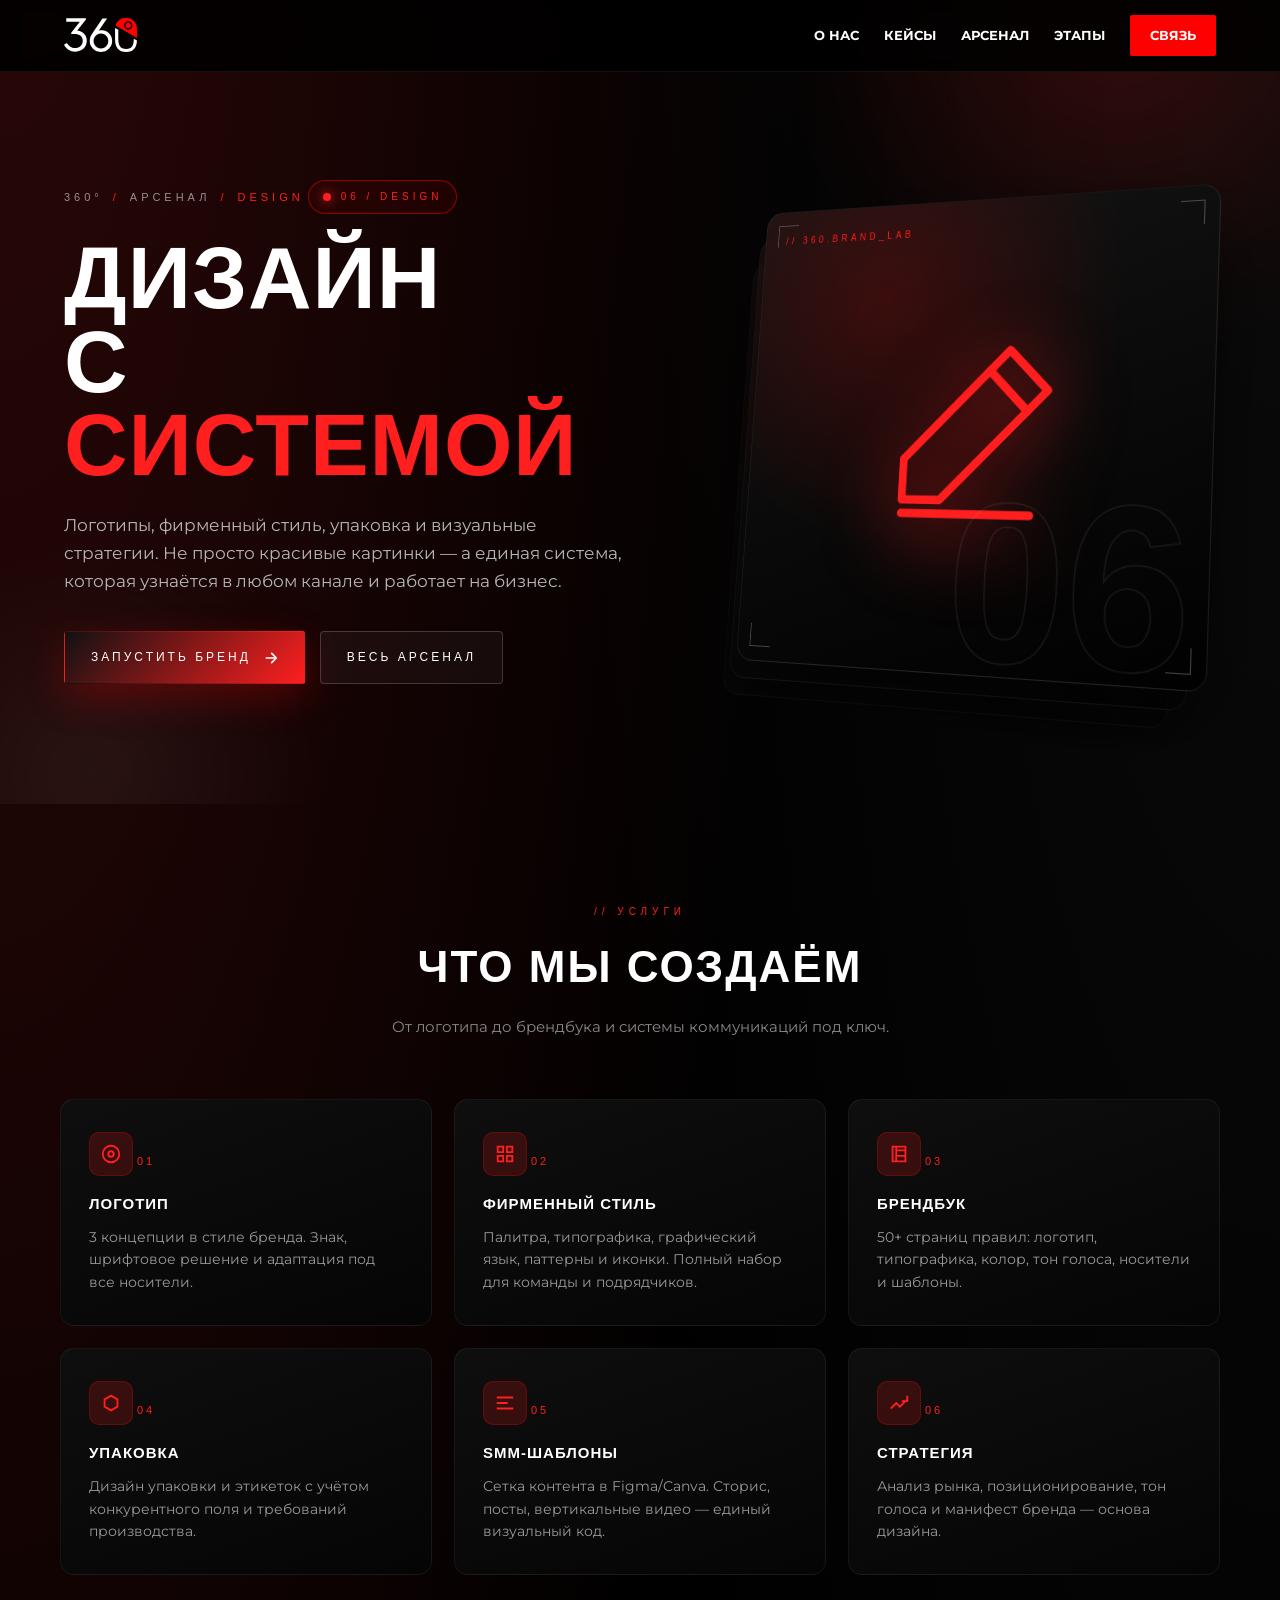
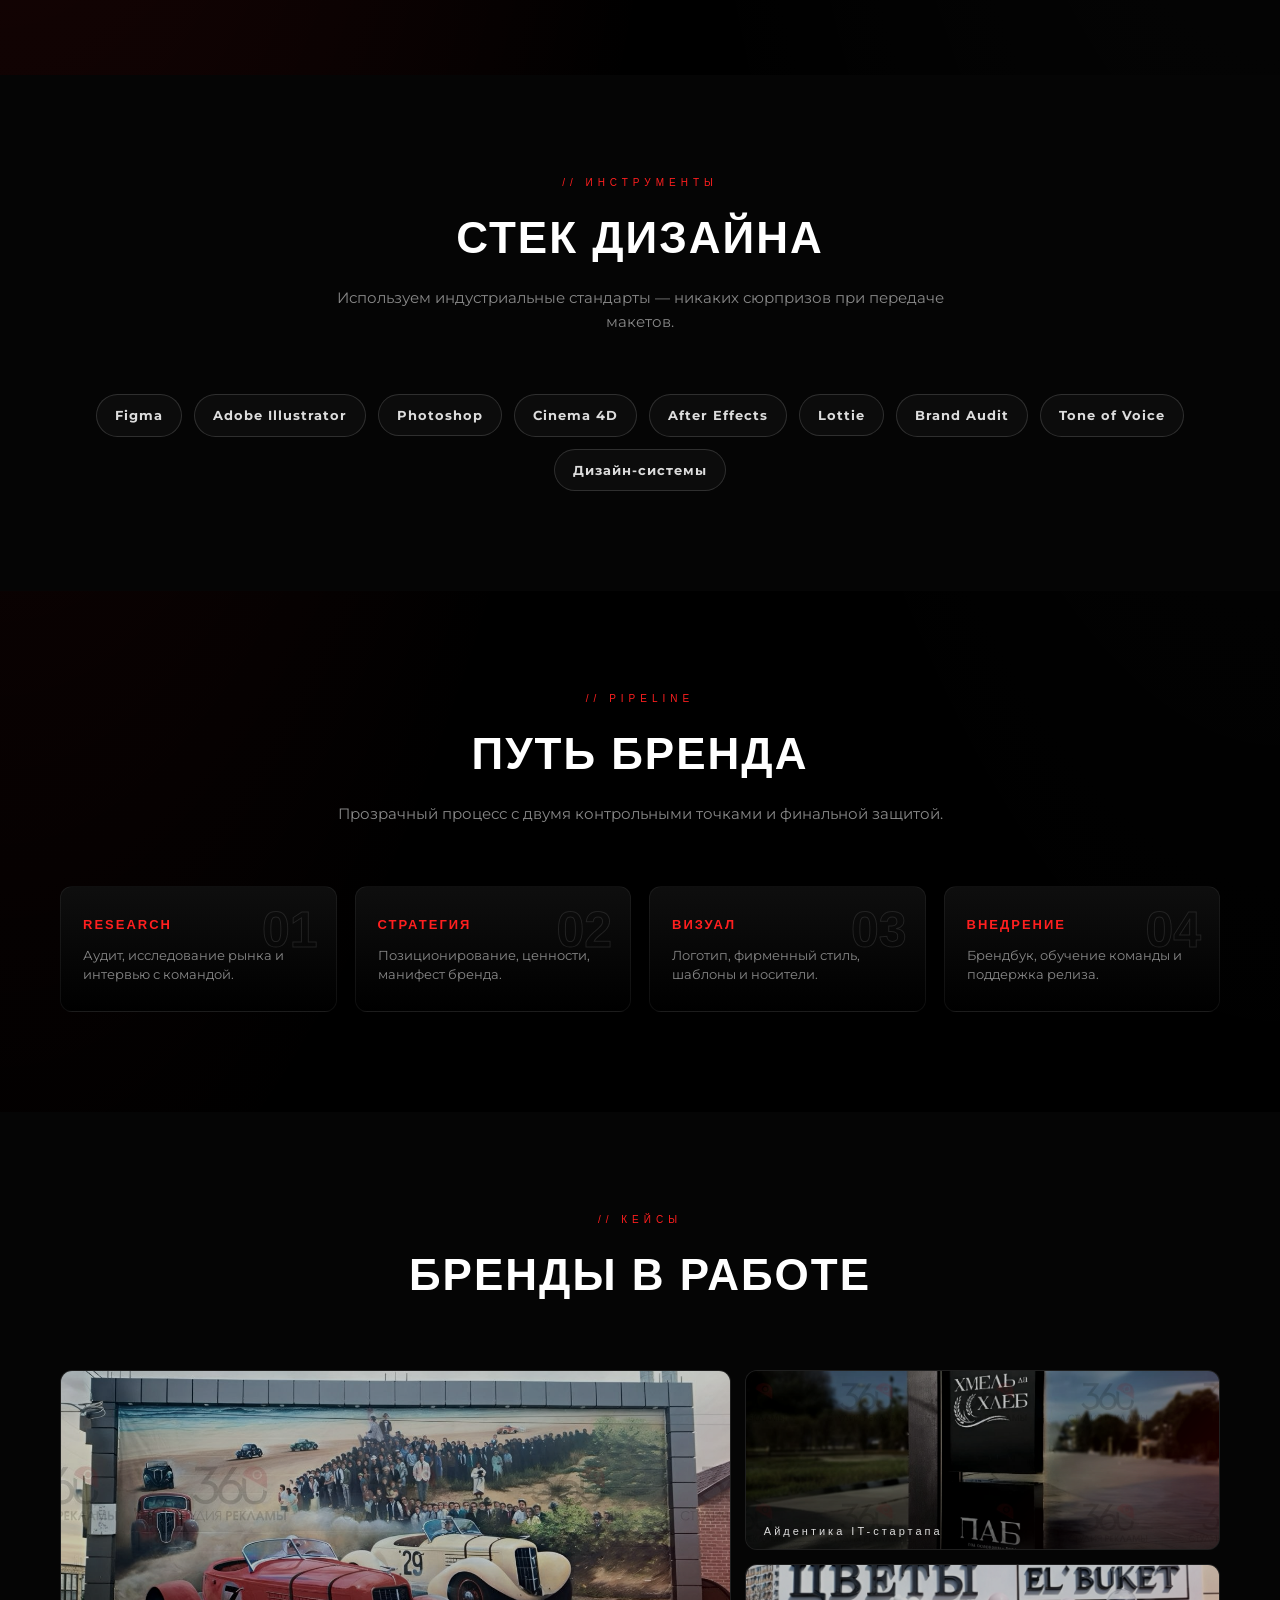
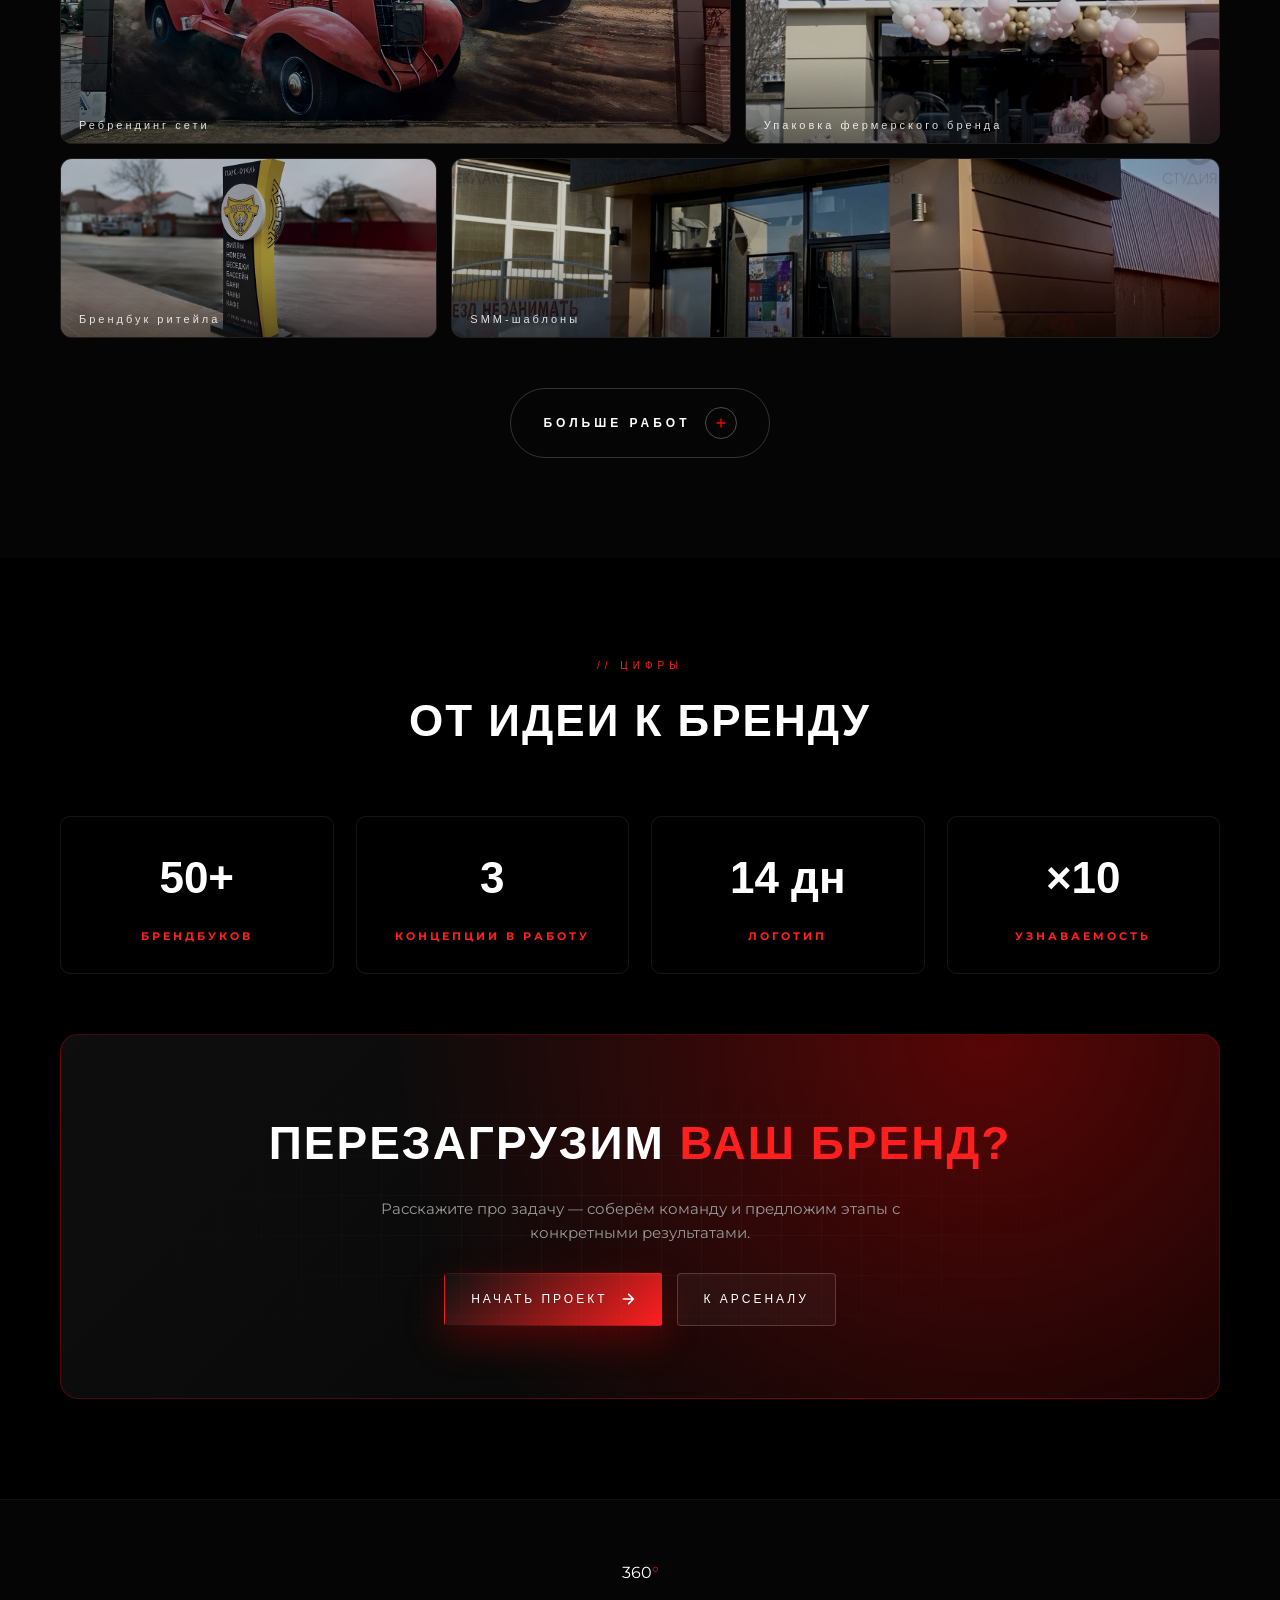
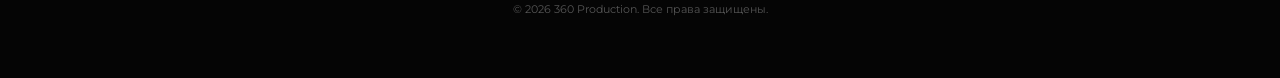
==== commit 56c52ab7: "Premium about section + count-up stats + 'Больше работ' slider - Redesigned 'КТО ТАКИЕ 360' as premi" ====
--- a/services/design.html
+++ b/services/design.html
@@ -7,6 +7,7 @@
     <meta name="description" content="Логотипы, фирменный стиль, упаковка и брендбуки. Стратегический дизайн от 360 Production Group.">
     <link href="https://fonts.googleapis.com/css2?family=Syncopate:wght@700&family=Montserrat:wght@400;700;900&display=swap" rel="stylesheet">
     <link href="https://unpkg.com/aos@2.3.1/dist/aos.css" rel="stylesheet">
+    <link rel="stylesheet" href="https://unpkg.com/swiper@8/swiper-bundle.min.css">
     <link rel="stylesheet" href="../style.css">
     <link rel="stylesheet" href="services.css">
     <style>:root { color-scheme: dark; }</style>
@@ -167,7 +168,85 @@
             <div class="svc-tile t4" data-aos="fade-up" data-aos-delay="240"><img src="../test1.JPG" alt="Design case"><span>Брендбук ритейла</span></div>
             <div class="svc-tile t5" data-aos="fade-up" data-aos-delay="320"><img src="../test5.jpg" alt="Design case"><span>SMM-шаблоны</span></div>
         </div>
-    </div>
+            <div class="more-works-cta">
+            <button class="mw-btn" type="button" data-more-works="moreWorksDesign" aria-expanded="false" aria-controls="moreWorksDesign">
+                <span class="mw-label">БОЛЬШЕ РАБОТ</span>
+                <span class="mw-icon" aria-hidden="true">
+                    <svg viewBox="0 0 24 24" fill="none" stroke="currentColor" stroke-width="2.2" stroke-linecap="round" stroke-linejoin="round">
+                        <path d="M12 5v14M5 12h14"/>
+                    </svg>
+                </span>
+            </button>
+        </div>
+        <div class="more-works" id="moreWorksDesign" aria-hidden="false">
+            <div class="mw-frame">
+                <div class="swiper moreWorksSwiper">
+                    <div class="swiper-wrapper">
+                            <div class="swiper-slide">
+                                <figure class="mw-card">
+                                    <img src="../test2.jpeg" alt="Логотип финтех-стартапа">
+                                    <figcaption>
+                                        <span class="mw-tag">06 / DESIGN</span>
+                                        <h4>Логотип финтех-стартапа</h4>
+                                    </figcaption>
+                                </figure>
+                            </div>
+                            <div class="swiper-slide">
+                                <figure class="mw-card">
+                                    <img src="../test4.jpg" alt="Брендбук HoReCa-сети">
+                                    <figcaption>
+                                        <span class="mw-tag">07 / DESIGN</span>
+                                        <h4>Брендбук HoReCa-сети</h4>
+                                    </figcaption>
+                                </figure>
+                            </div>
+                            <div class="swiper-slide">
+                                <figure class="mw-card">
+                                    <img src="../test1.jpg" alt="Айдентика для ритейла">
+                                    <figcaption>
+                                        <span class="mw-tag">08 / DESIGN</span>
+                                        <h4>Айдентика для ритейла</h4>
+                                    </figcaption>
+                                </figure>
+                            </div>
+                            <div class="swiper-slide">
+                                <figure class="mw-card">
+                                    <img src="../test3.jpeg" alt="Дизайн-система SaaS">
+                                    <figcaption>
+                                        <span class="mw-tag">09 / DESIGN</span>
+                                        <h4>Дизайн-система SaaS</h4>
+                                    </figcaption>
+                                </figure>
+                            </div>
+                            <div class="swiper-slide">
+                                <figure class="mw-card">
+                                    <img src="../test5.jpg" alt="Айдентика beauty-бренда">
+                                    <figcaption>
+                                        <span class="mw-tag">10 / DESIGN</span>
+                                        <h4>Айдентика beauty-бренда</h4>
+                                    </figcaption>
+                                </figure>
+                            </div>
+                            <div class="swiper-slide">
+                                <figure class="mw-card">
+                                    <img src="../test6.jpg" alt="Гайдлайны мобильного приложения">
+                                    <figcaption>
+                                        <span class="mw-tag">11 / DESIGN</span>
+                                        <h4>Гайдлайны мобильного приложения</h4>
+                                    </figcaption>
+                                </figure>
+                            </div>
+                    </div>
+                </div>
+                <button class="mw-nav mw-prev" type="button" aria-label="Назад">
+                    <svg viewBox="0 0 24 24" fill="none" stroke="currentColor" stroke-width="2.2" stroke-linecap="round" stroke-linejoin="round"><path d="M15 18l-6-6 6-6"/></svg>
+                </button>
+                <button class="mw-nav mw-next" type="button" aria-label="Вперёд">
+                    <svg viewBox="0 0 24 24" fill="none" stroke="currentColor" stroke-width="2.2" stroke-linecap="round" stroke-linejoin="round"><path d="M9 6l6 6-6 6"/></svg>
+                </button>
+            </div>
+        </div>
+</div>
 </section>
 
 <section class="svc-section">
@@ -203,6 +282,7 @@
     </div>
 </footer>
 
+<script src="https://unpkg.com/swiper@8/swiper-bundle.min.js"></script>
 <script src="https://unpkg.com/aos@2.3.1/dist/aos.js"></script>
 <script src="services.js"></script>
 </body>
--- a/style.css
+++ b/style.css
@@ -453,38 +453,6 @@
     animation: hero-glow-breath 4s ease-in-out infinite;
 }
 
-.hero-3d-orbit {
-    position: absolute;
-    inset: -8%;
-    border-radius: 50%;
-    transform: rotateX(70deg);
-    transform-style: preserve-3d;
-    animation: hero-ring-spin 22s linear infinite;
-}
-
-.hero-3d-tag {
-    position: absolute;
-    top: 50%;
-    left: 50%;
-    font-family: 'Syncopate', sans-serif;
-    font-weight: 700;
-    font-size: 11px;
-    letter-spacing: 4px;
-    color: #fff;
-    padding: 7px 12px;
-    background: rgba(0, 0, 0, 0.78);
-    border: 1px solid rgba(255, 0, 0, 0.55);
-    border-radius: 999px;
-    transform-origin: center;
-    box-shadow: 0 8px 24px rgba(255, 0, 0, 0.25);
-    backface-visibility: hidden;
-}
-
-.hero-3d-tag.tag-1 { transform: translate(-50%, -50%) rotate(0deg) translateX(46%) rotate(-72deg); }
-.hero-3d-tag.tag-2 { transform: translate(-50%, -50%) rotate(90deg) translateX(46%) rotate(-72deg); }
-.hero-3d-tag.tag-3 { transform: translate(-50%, -50%) rotate(180deg) translateX(46%) rotate(-72deg); }
-.hero-3d-tag.tag-4 { transform: translate(-50%, -50%) rotate(270deg) translateX(46%) rotate(-72deg); }
-
 @keyframes hero-ring-spin {
     from { transform: rotateX(72deg) rotateZ(0); }
     to { transform: rotateX(72deg) rotateZ(360deg); }
@@ -500,88 +468,240 @@
     50% { opacity: 0.95; transform: translateZ(-60px) scale(1.08); }
 }
 
-/* Hero scroll hint */
-.hero-scroll-hint {
-    position: absolute;
-    left: 50%;
-    bottom: 28px;
-    transform: translateX(-50%);
+@media (prefers-reduced-motion: reduce) {
+    .hero-3d-ring.r1, .hero-3d-ring.r2, .hero-3d-ring.r3,
+    .hero-3d-glow { animation: none; }
+}
+
+/* --- О НАС (premium) --- */
+.about-pro {
+    position: relative;
+    padding: 130px 0 140px;
+    background:
+        radial-gradient(ellipse at 85% 0%, rgba(255, 0, 0, 0.10), transparent 50%),
+        radial-gradient(ellipse at 10% 100%, rgba(255, 255, 255, 0.04), transparent 55%),
+        #050505;
+    overflow: hidden;
+    isolation: isolate;
+}
+.about-bg { position: absolute; inset: 0; pointer-events: none; z-index: 0; }
+.about-grid {
+    position: absolute;
+    inset: 0;
+    background-image:
+        linear-gradient(to right, rgba(255, 255, 255, 0.04) 1px, transparent 1px),
+        linear-gradient(to bottom, rgba(255, 255, 255, 0.04) 1px, transparent 1px);
+    background-size: 64px 64px;
+    mask-image: radial-gradient(ellipse at 50% 60%, #000 35%, transparent 80%);
+    -webkit-mask-image: radial-gradient(ellipse at 50% 60%, #000 35%, transparent 80%);
+    opacity: 0.5;
+}
+.about-orb { position: absolute; border-radius: 50%; filter: blur(80px); }
+.about-orb-1 {
+    width: 420px; height: 420px;
+    top: -120px; right: -100px;
+    background: rgba(255, 0, 0, 0.30);
+    opacity: 0.55;
+    animation: about-orb-float 16s ease-in-out infinite alternate;
+}
+.about-orb-2 {
+    width: 360px; height: 360px;
+    bottom: -120px; left: -80px;
+    background: rgba(255, 255, 255, 0.05);
+    opacity: 0.5;
+    animation: about-orb-float 20s ease-in-out infinite alternate-reverse;
+}
+@keyframes about-orb-float {
+    0% { transform: translate(0, 0) scale(1); }
+    100% { transform: translate(-30px, 30px) scale(1.06); }
+}
+
+.about-pro .container { position: relative; z-index: 1; }
+
+.about-head {
+    display: grid;
+    grid-template-columns: 1fr;
+    gap: 18px;
+    text-align: center;
+    margin-bottom: 80px;
+    align-items: center;
+    justify-items: center;
+}
+.about-kicker {
+    font-family: 'Syncopate', sans-serif;
+    font-size: 11px;
+    letter-spacing: 5px;
+    color: var(--red);
+    text-transform: uppercase;
+}
+.about-headline {
+    font-family: 'Syncopate', sans-serif;
+    font-size: clamp(40px, 7.5vw, 96px);
+    line-height: 0.95;
+    color: #fff;
+    margin: 0;
+    letter-spacing: 1px;
     display: flex;
     flex-direction: column;
-    align-items: center;
-    gap: 10px;
-    color: rgba(255, 255, 255, 0.55);
+    gap: 4px;
+}
+.about-headline .line.accent {
+    color: transparent;
+    -webkit-text-stroke: 1.5px var(--red);
+    text-shadow: 0 0 30px rgba(255, 0, 0, 0.35);
+}
+.about-headline .deg { color: var(--red); -webkit-text-stroke: 0; }
+.about-lead {
+    color: #9c9c9c;
+    font-size: 16px;
+    line-height: 1.65;
+    max-width: 680px;
+    margin: 0;
+}
+
+/* Stats grid */
+.about-stats {
+    list-style: none;
+    margin: 0;
+    padding: 0;
+    display: grid;
+    grid-template-columns: repeat(3, minmax(0, 1fr));
+    gap: 22px;
+    perspective: 1400px;
+}
+
+.stat-card {
+    position: relative;
+    transform-style: preserve-3d;
+}
+.stat-card-inner {
+    position: relative;
+    height: 100%;
+    padding: 32px 28px 28px;
+    border-radius: 18px;
+    background:
+        linear-gradient(160deg, rgba(22, 22, 22, 0.92), rgba(8, 8, 8, 0.92));
+    border: 1px solid rgba(255, 255, 255, 0.07);
+    box-shadow:
+        0 18px 48px rgba(0, 0, 0, 0.55),
+        inset 0 1px 0 rgba(255, 255, 255, 0.05);
+    overflow: hidden;
+    transition: transform 0.5s cubic-bezier(.22,.65,.3,1), border-color 0.4s, box-shadow 0.5s;
+}
+.stat-card-inner::before {
+    content: "";
+    position: absolute;
+    inset: 0;
+    background:
+        radial-gradient(circle at 80% 0%, rgba(255, 0, 0, 0.18), transparent 55%),
+        linear-gradient(180deg, transparent 60%, rgba(255, 0, 0, 0.05));
+    opacity: 0;
+    transition: opacity 0.5s;
+    pointer-events: none;
+}
+.stat-card-inner::after {
+    content: "";
+    position: absolute;
+    top: 0; left: -100%;
+    width: 60%;
+    height: 100%;
+    background: linear-gradient(110deg, transparent, rgba(255, 255, 255, 0.07), transparent);
+    transition: left 0.9s cubic-bezier(.22,.65,.3,1);
+    pointer-events: none;
+}
+.stat-card:hover .stat-card-inner {
+    transform: translateY(-8px) rotateX(2deg);
+    border-color: rgba(255, 0, 0, 0.45);
+    box-shadow:
+        0 30px 70px rgba(0, 0, 0, 0.6),
+        0 12px 32px rgba(255, 0, 0, 0.28),
+        inset 0 1px 0 rgba(255, 255, 255, 0.08);
+}
+.stat-card:hover .stat-card-inner::before { opacity: 1; }
+.stat-card:hover .stat-card-inner::after { left: 130%; }
+
+.stat-corner {
+    position: absolute;
+    top: 14px;
+    right: 14px;
+    width: 22px;
+    height: 22px;
+    border-top: 2px solid var(--red);
+    border-right: 2px solid var(--red);
+    opacity: 0.65;
+    transition: opacity 0.3s, transform 0.3s;
+}
+.stat-card:hover .stat-corner {
+    opacity: 1;
+    transform: translate(2px, -2px);
+}
+
+.stat-label {
+    display: block;
     font-family: 'Syncopate', sans-serif;
     font-size: 10px;
     letter-spacing: 4px;
-    z-index: 2;
-    pointer-events: none;
-}
-
-.hero-scroll-hint i {
-    width: 1px;
-    height: 38px;
-    background: linear-gradient(to bottom, rgba(255, 0, 0, 0.0), var(--red));
-    position: relative;
-    overflow: hidden;
-}
-
-.hero-scroll-hint i::after {
-    content: "";
-    position: absolute;
-    left: 0;
-    top: -38px;
-    width: 100%;
-    height: 38px;
-    background: linear-gradient(to bottom, transparent, var(--red));
-    animation: scroll-line 1.8s ease-in-out infinite;
-}
-
-@keyframes scroll-line {
-    0% { transform: translateY(0); }
-    100% { transform: translateY(76px); }
+    color: var(--red);
+    text-transform: uppercase;
+    margin-bottom: 18px;
+}
+
+.stat-value {
+    display: inline-flex;
+    align-items: baseline;
+    font-family: 'Syncopate', sans-serif;
+    font-weight: 700;
+    font-size: clamp(46px, 6vw, 64px);
+    line-height: 1;
+    color: #fff;
+    letter-spacing: 1px;
+    margin: 0;
+}
+.stat-value .suf {
+    font-size: 0.6em;
+    color: var(--red);
+    margin-left: 2px;
+    text-shadow: 0 0 16px rgba(255, 0, 0, 0.55);
+}
+
+.stat-meta {
+    display: block;
+    margin-top: 18px;
+    color: #9c9c9c;
+    font-size: 13px;
+    line-height: 1.55;
+    border-top: 1px dashed rgba(255, 255, 255, 0.08);
+    padding-top: 14px;
 }
 
 @media (prefers-reduced-motion: reduce) {
-    .hero-3d-ring.r1, .hero-3d-ring.r2, .hero-3d-ring.r3,
-    .hero-3d-orbit, .hero-3d-glow, .hero-scroll-hint i::after { animation: none; }
-}
-
-/* --- О НАС --- */
-.about { padding: 100px 0; }
-.about-flex { 
-    display: flex; 
-    flex-wrap: wrap; 
-    gap: 40px; 
-}
-
-.about-title { flex: 1; min-width: 280px; }
-.about-title h2 { font-family: 'Syncopate'; font-size: clamp(28px, 5vw, 45px); }
-.outline { color: transparent; -webkit-text-stroke: 1px var(--red); }
-
-.about-text { 
-    flex: 1.5; 
-    font-size: 16px; 
-    color: #777; 
-}
-
-.stats { 
-    display: flex; 
-    gap: 30px; 
-    margin-top: 30px; 
-}
-
-.stat-item b { 
-    font-size: 35px; 
-    color: #fff; 
-    display: block; 
-}
-
-.stat-item span { 
-    color: var(--red); 
-    font-weight: 900; 
-    font-size: 10px; 
-    text-transform: uppercase; 
+    .about-orb,
+    .stat-card-inner,
+    .stat-corner { animation: none !important; transition: none !important; }
+    .stat-card:hover .stat-card-inner { transform: none; }
+}
+@media (hover: none) {
+    .stat-card:hover .stat-card-inner { transform: none; }
+    .stat-card:hover .stat-card-inner::before { opacity: 0.4; }
+}
+
+/* About responsive */
+@media (max-width: 900px) {
+    .about-stats { grid-template-columns: repeat(2, minmax(0, 1fr)); gap: 18px; }
+}
+@media (max-width: 768px) {
+    .about-pro { padding: 90px 0 100px; }
+    .about-head { margin-bottom: 56px; gap: 14px; }
+    .stat-card-inner { padding: 26px 22px 22px; }
+    .stat-value { font-size: clamp(40px, 12vw, 54px); }
+    .stat-meta { font-size: 12.5px; padding-top: 12px; margin-top: 14px; }
+}
+@media (max-width: 540px) {
+    .about-pro { padding: 76px 0 84px; }
+    .about-stats { grid-template-columns: 1fr; gap: 14px; }
+    .about-orb-1 { width: 280px; height: 280px; opacity: 0.4; }
+    .about-orb-2 { display: none; }
+    .stat-label { font-size: 9px; letter-spacing: 3px; margin-bottom: 14px; }
 }
 
 /* --- СЛАЙДЕР ПОРТФОЛИО --- */
@@ -942,22 +1062,319 @@
     .s-card-shine { display: none; }
 }
 
-/* --- ЭТАПЫ --- */
-.steps { padding: 80px 0; background: #050505; }
-
-.step-line { 
-    display: flex; 
-    align-items: center; 
-    gap: 25px; 
-    padding: 25px; 
-    border-bottom: 1px solid #111; 
-}
-
-.step-num { 
-    font-family: 'Syncopate'; 
-    font-size: 30px; 
-    color: var(--red); 
-    opacity: 0.2; 
+/* --- ЭТАПЫ (premium 3D) --- */
+.steps-3d {
+    position: relative;
+    padding: 130px 0 140px;
+    background:
+        radial-gradient(ellipse at 12% 0%, rgba(255, 0, 0, 0.08), transparent 45%),
+        radial-gradient(ellipse at 90% 100%, rgba(255, 255, 255, 0.03), transparent 50%),
+        #050505;
+    overflow: hidden;
+    isolation: isolate;
+}
+
+.steps-bg {
+    position: absolute;
+    inset: 0;
+    pointer-events: none;
+    z-index: 0;
+}
+.steps-grid {
+    position: absolute;
+    inset: 0;
+    background-image:
+        linear-gradient(to right, rgba(255, 255, 255, 0.04) 1px, transparent 1px),
+        linear-gradient(to bottom, rgba(255, 255, 255, 0.04) 1px, transparent 1px);
+    background-size: 64px 64px;
+    mask-image: radial-gradient(ellipse at 50% 40%, #000 35%, transparent 75%);
+    -webkit-mask-image: radial-gradient(ellipse at 50% 40%, #000 35%, transparent 75%);
+    opacity: 0.55;
+}
+.steps-orb {
+    position: absolute;
+    border-radius: 50%;
+    filter: blur(70px);
+    opacity: 0.55;
+}
+.steps-orb-1 {
+    width: 420px; height: 420px;
+    top: -120px; left: -100px;
+    background: rgba(255, 0, 0, 0.32);
+    animation: steps-orb-float 14s ease-in-out infinite alternate;
+}
+.steps-orb-2 {
+    width: 360px; height: 360px;
+    bottom: -120px; right: -80px;
+    background: rgba(255, 255, 255, 0.05);
+    animation: steps-orb-float 18s ease-in-out infinite alternate-reverse;
+}
+@keyframes steps-orb-float {
+    0% { transform: translate(0, 0) scale(1); }
+    100% { transform: translate(40px, -30px) scale(1.08); }
+}
+
+.steps-3d .container { position: relative; z-index: 1; }
+
+.steps-head {
+    text-align: center;
+    margin-bottom: 90px;
+    display: flex;
+    flex-direction: column;
+    align-items: center;
+    gap: 16px;
+}
+.steps-kicker {
+    font-family: 'Syncopate', sans-serif;
+    font-size: 11px;
+    letter-spacing: 5px;
+    color: var(--red);
+    text-transform: uppercase;
+}
+.steps-title {
+    font-family: 'Syncopate', sans-serif;
+    font-size: clamp(36px, 6vw, 78px);
+    color: #fff;
+    letter-spacing: 2px;
+    line-height: 1;
+    margin: 0;
+}
+.steps-title .accent {
+    color: var(--red);
+    text-shadow: 0 0 28px rgba(255, 0, 0, 0.7);
+}
+.steps-sub {
+    color: #9a9a9a;
+    font-size: 15px;
+    line-height: 1.65;
+    max-width: 620px;
+    margin: 0;
+}
+
+.steps-track {
+    position: relative;
+    display: grid;
+    grid-template-columns: repeat(4, minmax(0, 1fr));
+    gap: 28px;
+    perspective: 1400px;
+}
+
+/* Connector line behind cards */
+.steps-track-line {
+    position: absolute;
+    top: 86px;
+    left: 8%;
+    right: 8%;
+    height: 2px;
+    background: linear-gradient(90deg, transparent, rgba(255, 255, 255, 0.08) 12%, rgba(255, 255, 255, 0.08) 88%, transparent);
+    pointer-events: none;
+    z-index: 0;
+}
+.steps-track-progress {
+    position: absolute;
+    inset: 0;
+    background: linear-gradient(90deg, var(--red), rgba(255, 0, 0, 0.85), transparent 90%);
+    box-shadow: 0 0 18px rgba(255, 0, 0, 0.55);
+    transform-origin: left center;
+    transform: scaleX(0);
+    transition: transform 1.4s cubic-bezier(.22,.65,.3,1);
+}
+.steps-3d.in-view .steps-track-progress { transform: scaleX(1); }
+
+/* Step card */
+.step-card {
+    position: relative;
+    z-index: 1;
+    transform-style: preserve-3d;
+}
+.step-card-inner {
+    position: relative;
+    height: 100%;
+    padding: 32px 26px 28px;
+    border-radius: 18px;
+    background:
+        linear-gradient(160deg, rgba(22, 22, 22, 0.92), rgba(8, 8, 8, 0.92));
+    border: 1px solid rgba(255, 255, 255, 0.07);
+    box-shadow:
+        0 18px 48px rgba(0, 0, 0, 0.55),
+        inset 0 1px 0 rgba(255, 255, 255, 0.05);
+    overflow: hidden;
+    transition: transform 0.5s cubic-bezier(.22,.65,.3,1), border-color 0.4s, box-shadow 0.5s;
+    backface-visibility: hidden;
+}
+.step-card-inner::before {
+    content: "";
+    position: absolute;
+    inset: 0;
+    background:
+        radial-gradient(circle at 30% 0%, rgba(255, 0, 0, 0.18), transparent 55%),
+        linear-gradient(180deg, transparent 60%, rgba(255, 0, 0, 0.05));
+    opacity: 0;
+    transition: opacity 0.5s;
+    pointer-events: none;
+}
+.step-card-inner::after {
+    content: "";
+    position: absolute;
+    top: 0; left: -100%;
+    width: 60%;
+    height: 100%;
+    background: linear-gradient(110deg, transparent, rgba(255, 255, 255, 0.08), transparent);
+    transition: left 0.9s cubic-bezier(.22,.65,.3,1);
+    pointer-events: none;
+}
+.step-card:hover .step-card-inner {
+    transform: translateY(-10px) rotateX(2deg);
+    border-color: rgba(255, 0, 0, 0.55);
+    box-shadow:
+        0 30px 70px rgba(0, 0, 0, 0.65),
+        0 12px 32px rgba(255, 0, 0, 0.32),
+        inset 0 1px 0 rgba(255, 255, 255, 0.08);
+}
+.step-card:hover .step-card-inner::before { opacity: 1; }
+.step-card:hover .step-card-inner::after { left: 130%; }
+
+.step-glow {
+    position: absolute;
+    inset: -20px;
+    border-radius: 28px;
+    background: radial-gradient(ellipse at 50% 0%, rgba(255, 0, 0, 0.45), transparent 60%);
+    filter: blur(28px);
+    opacity: 0;
+    transform: translateZ(-40px);
+    transition: opacity 0.5s;
+    pointer-events: none;
+    z-index: -1;
+}
+.step-card:hover .step-glow { opacity: 0.9; }
+
+.step-card-top {
+    display: flex;
+    align-items: center;
+    justify-content: space-between;
+    margin-bottom: 26px;
+}
+.step-num {
+    font-family: 'Syncopate', sans-serif;
+    font-weight: 700;
+    font-size: 38px;
+    line-height: 1;
+    color: transparent;
+    -webkit-text-stroke: 1.5px rgba(255, 255, 255, 0.55);
+    letter-spacing: 1px;
+    transition: color 0.4s, -webkit-text-stroke-color 0.4s, text-shadow 0.4s;
+}
+.step-card:hover .step-num {
+    color: var(--red);
+    -webkit-text-stroke-color: var(--red);
+    text-shadow: 0 0 24px rgba(255, 0, 0, 0.8);
+}
+.step-dot {
+    position: relative;
+    width: 14px;
+    height: 14px;
+    border-radius: 50%;
+    background: rgba(255, 255, 255, 0.08);
+    border: 1px solid rgba(255, 255, 255, 0.18);
+    transition: background 0.3s, border-color 0.3s, box-shadow 0.3s;
+}
+.step-dot::after {
+    content: "";
+    position: absolute;
+    inset: -8px;
+    border-radius: 50%;
+    background: rgba(255, 0, 0, 0.6);
+    opacity: 0;
+    filter: blur(6px);
+    transition: opacity 0.4s;
+}
+.step-card:hover .step-dot {
+    background: var(--red);
+    border-color: var(--red);
+    box-shadow: 0 0 16px rgba(255, 0, 0, 0.8);
+}
+.step-card:hover .step-dot::after { opacity: 1; }
+
+.step-icon {
+    width: 54px;
+    height: 54px;
+    display: grid;
+    place-items: center;
+    border-radius: 14px;
+    background: linear-gradient(135deg, rgba(255, 0, 0, 0.18), rgba(255, 0, 0, 0.04));
+    border: 1px solid rgba(255, 0, 0, 0.28);
+    color: var(--red);
+    margin-bottom: 22px;
+    transition: transform 0.5s cubic-bezier(.22,.65,.3,1), border-color 0.4s, box-shadow 0.4s;
+}
+.step-icon svg { width: 24px; height: 24px; }
+.step-card:hover .step-icon {
+    transform: rotate(-6deg) scale(1.06);
+    border-color: rgba(255, 0, 0, 0.7);
+    box-shadow: 0 14px 32px rgba(255, 0, 0, 0.32);
+}
+
+.step-title {
+    font-family: 'Syncopate', sans-serif;
+    font-size: 20px;
+    letter-spacing: 1.5px;
+    color: #fff;
+    margin: 0 0 12px;
+    line-height: 1.1;
+}
+.step-desc {
+    font-size: 14px;
+    line-height: 1.6;
+    color: #9c9c9c;
+    margin: 0 0 22px;
+    min-height: 80px;
+}
+
+.step-meta {
+    list-style: none;
+    margin: 0;
+    padding: 18px 0 0;
+    display: grid;
+    gap: 10px;
+    border-top: 1px dashed rgba(255, 255, 255, 0.08);
+}
+.step-meta li {
+    display: flex;
+    align-items: baseline;
+    justify-content: space-between;
+    gap: 10px;
+    font-size: 12px;
+}
+.step-meta span {
+    font-family: 'Syncopate', sans-serif;
+    letter-spacing: 2.5px;
+    color: rgba(255, 255, 255, 0.4);
+    text-transform: uppercase;
+    font-size: 9px;
+}
+.step-meta b {
+    font-family: 'Montserrat', sans-serif;
+    font-weight: 600;
+    color: #fff;
+    font-size: 13px;
+    text-align: right;
+}
+
+@media (prefers-reduced-motion: reduce) {
+    .steps-orb,
+    .step-card-inner,
+    .step-glow,
+    .step-icon,
+    .step-num,
+    .step-dot,
+    .steps-track-progress { animation: none !important; transition: none !important; }
+    .steps-3d.in-view .steps-track-progress { transform: scaleX(1); }
+    .step-card:hover .step-card-inner { transform: none; }
+}
+@media (hover: none) {
+    .step-card:hover .step-card-inner { transform: none; }
+    .step-card:hover .step-card-inner::before { opacity: 0.6; }
+    .step-card:hover .step-icon { transform: none; }
 }
 
 /* --- SECTION REVIEWS (БЕГУЩАЯ СТРОКА) --- */
@@ -1417,10 +1834,36 @@
     margin: 0; 
 }
 
+/* --- ЭТАПЫ: адаптив --- */
+@media (max-width: 1100px) {
+    .steps-track { grid-template-columns: repeat(2, minmax(0, 1fr)); gap: 24px; }
+    .steps-track-line { display: none; }
+}
+
+@media (max-width: 768px) {
+    .steps-3d { padding: 90px 0 100px; }
+    .steps-head { margin-bottom: 56px; gap: 12px; }
+    .step-card-inner { padding: 28px 22px 24px; }
+    .step-num { font-size: 32px; }
+    .step-icon { width: 48px; height: 48px; margin-bottom: 18px; }
+    .step-title { font-size: 18px; }
+    .step-desc { font-size: 13.5px; min-height: 0; margin-bottom: 18px; }
+}
+
+@media (max-width: 540px) {
+    .steps-3d { padding: 72px 0 84px; }
+    .steps-track { grid-template-columns: 1fr; gap: 16px; }
+    .steps-orb-1 { width: 280px; height: 280px; opacity: 0.4; }
+    .steps-orb-2 { display: none; }
+    .step-card-inner { padding: 24px 20px; }
+    .step-meta li { font-size: 12px; }
+    .step-meta span { font-size: 8px; letter-spacing: 2px; }
+    .step-meta b { font-size: 12.5px; }
+}
+
 /* --- ГЛОБАЛЬНЫЙ АДАПТИВ (1000px и ниже) --- */
 @media (max-width: 1000px) {
     .title-main, 
-    .about-title h2, 
     .section-label {
         text-align: center !important;
     }
@@ -1446,7 +1889,7 @@
         opacity: 0.32;
         z-index: 0;
     }
-    .hero-content { z-index: 2; }
+    .hero-content { z-index: 2; position: relative; }
     .hero-3d-stage { width: min(440px, 78vw); }
 
     .hero-overlay {
@@ -1457,17 +1900,9 @@
 
     .hero p { margin-left: auto; margin-right: auto; }
 
-    .about-flex {
-        flex-direction: column;
-        text-align: center;
-    }
-
-    .stats { justify-content: center; }
-
-    .step-line {
-        flex-direction: column;
-        text-align: center;
-    }
+
+
+
 
     .s-card { text-align: center; }
     .s-card-3d { text-align: left; }
@@ -1508,8 +1943,16 @@
     .nav-links a { font-size: 20px; margin: 15px 0; }
 
     .services-grid { grid-template-columns: 1fr; }
-    .services-grid-3d { grid-template-columns: 1fr; gap: 20px; }
-    .s-card-3d { height: auto; min-height: 280px; }
+    /* Keep Arsenal as 2 columns on small tablets — drop to 1 column only below 640px */
+    .s-card-icon { width: 48px; height: 48px; padding: 10px; }
+
+    /* Hero 3D simplification on tablet/mobile — drop visual noise so text reads first */
+    .hero-3d { opacity: 0.22; }
+    .hero-3d-rings .r2,
+    .hero-3d-rings .r3 { display: none; }
+    .hero-3d-glow { opacity: 0.5; }
+    .hero-3d-stage { width: min(360px, 76vw); }
+    .hero h1 { font-size: clamp(40px, 13vw, 80px); }
     
     .form-wrapper { 
         clip-path: none;
@@ -1602,9 +2045,27 @@
     }
 }
 
+@media (max-width: 640px) {
+    .services-grid-3d { grid-template-columns: 1fr; gap: 18px; }
+    .s-card-3d { height: auto; min-height: 260px; }
+    .s-card-index { font-size: 110px; right: 14px; bottom: -14px; }
+    .s-card-body h3 { font-size: 18px; }
+    .s-card-body p { font-size: 13px; }
+}
+
 @media (max-width: 480px) {
-    .hero h1 { font-size: 42px; }
-    .stats { flex-direction: column; gap: 20px; }
+    .hero h1 { font-size: 38px; line-height: 1.05; }
+    .hero p { font-size: 14px; }
+
+    /* Tighter Arsenal cards on small mobile */
+    .s-card-3d { min-height: 240px; border-radius: 14px; }
+    .s-card-inner { padding: 22px 20px 20px; }
+    .s-card-index { font-size: 92px; bottom: -10px; right: 10px; opacity: 0.55; }
+    .s-card-cta span { font-size: 11px; letter-spacing: 2.5px; }
+
+    /* Pull hero 3D logo back further on small screens */
+    .hero-3d { opacity: 0.16; }
+    .hero-3d-stage { width: min(280px, 70vw); }
 
     .form-wrapper {
         padding: 22px 14px 20px;
@@ -1631,3 +2092,199 @@
         font-size: 7px;
     }
 }
+
+/* --- БОЛЬШЕ РАБОТ (reveal slider) --- */
+.more-works-cta {
+    display: flex;
+    justify-content: center;
+    margin-top: 50px;
+}
+
+.mw-btn {
+    position: relative;
+    display: inline-flex;
+    align-items: center;
+    gap: 14px;
+    padding: 18px 32px;
+    background: transparent;
+    color: #fff;
+    border: 1px solid rgba(255, 255, 255, 0.18);
+    border-radius: 999px;
+    font-family: 'Syncopate', sans-serif;
+    font-weight: 700;
+    font-size: 12px;
+    letter-spacing: 4px;
+    cursor: pointer;
+    overflow: hidden;
+    transition: border-color 0.3s, color 0.3s, transform 0.4s cubic-bezier(.22,.65,.3,1);
+}
+.mw-btn::before {
+    content: "";
+    position: absolute;
+    inset: 0;
+    background: linear-gradient(120deg, rgba(255, 0, 0, 0.0), rgba(255, 0, 0, 0.85));
+    transform: translateX(-100%);
+    transition: transform 0.6s cubic-bezier(.22,.65,.3,1);
+    z-index: -1;
+}
+.mw-btn:hover {
+    border-color: var(--red);
+    transform: translateY(-3px);
+}
+.mw-btn:hover::before { transform: translateX(0); }
+.mw-btn .mw-icon {
+    display: grid;
+    place-items: center;
+    width: 32px;
+    height: 32px;
+    border-radius: 50%;
+    border: 1px solid rgba(255, 255, 255, 0.28);
+    color: var(--red);
+    transition: transform 0.4s cubic-bezier(.22,.65,.3,1), border-color 0.3s, background 0.3s, color 0.3s;
+}
+.mw-btn .mw-icon svg { width: 14px; height: 14px; }
+.mw-btn:hover .mw-icon {
+    border-color: #fff;
+    background: var(--red);
+    color: #fff;
+    transform: rotate(90deg);
+}
+.mw-btn.is-open .mw-icon { transform: rotate(45deg); }
+.mw-btn.is-open:hover .mw-icon { transform: rotate(135deg); }
+
+.more-works {
+    max-height: 0;
+    overflow: hidden;
+    margin-top: 0;
+    opacity: 0;
+    transition: max-height 0.7s cubic-bezier(.22,.65,.3,1), margin-top 0.5s, opacity 0.5s ease 0.1s;
+}
+.more-works.is-open {
+    max-height: 1200px;
+    margin-top: 36px;
+    opacity: 1;
+}
+
+.mw-frame {
+    position: relative;
+    padding: 28px 28px 32px;
+    border-radius: 22px;
+    background:
+        linear-gradient(160deg, rgba(20, 20, 20, 0.95), rgba(8, 8, 8, 0.95));
+    border: 1px solid rgba(255, 255, 255, 0.07);
+    box-shadow: 0 18px 48px rgba(0, 0, 0, 0.55), inset 0 1px 0 rgba(255, 255, 255, 0.04);
+    overflow: hidden;
+}
+.mw-frame::before {
+    content: "";
+    position: absolute;
+    inset: 0;
+    background: radial-gradient(ellipse at 0% 0%, rgba(255, 0, 0, 0.10), transparent 55%);
+    pointer-events: none;
+}
+
+.moreWorksSwiper { padding: 6px 4px 4px; overflow: hidden; }
+.moreWorksSwiper .swiper-wrapper { align-items: stretch; }
+.moreWorksSwiper .swiper-slide { height: auto; }
+
+.mw-card {
+    position: relative;
+    margin: 0;
+    height: 100%;
+    border-radius: 14px;
+    overflow: hidden;
+    background: #0a0a0a;
+    border: 1px solid rgba(255, 255, 255, 0.06);
+    transition: border-color 0.4s, transform 0.5s cubic-bezier(.22,.65,.3,1);
+}
+.mw-card img {
+    display: block;
+    width: 100%;
+    aspect-ratio: 4 / 3;
+    object-fit: cover;
+    transition: transform 0.7s cubic-bezier(.22,.65,.3,1);
+}
+.mw-card figcaption {
+    position: absolute;
+    inset: auto 0 0 0;
+    padding: 16px 18px 16px;
+    background: linear-gradient(180deg, transparent, rgba(0, 0, 0, 0.85));
+    color: #fff;
+}
+.mw-card .mw-tag {
+    display: block;
+    font-family: 'Syncopate', sans-serif;
+    font-size: 9px;
+    letter-spacing: 3px;
+    color: var(--red);
+    margin-bottom: 6px;
+    text-transform: uppercase;
+}
+.mw-card h4 {
+    font-family: 'Syncopate', sans-serif;
+    font-size: 14px;
+    margin: 0;
+    line-height: 1.25;
+    letter-spacing: 0.5px;
+}
+.mw-card:hover {
+    border-color: rgba(255, 0, 0, 0.55);
+    transform: translateY(-4px);
+}
+.mw-card:hover img { transform: scale(1.05); }
+
+.mw-nav {
+    position: absolute;
+    top: 50%;
+    width: 44px;
+    height: 44px;
+    display: grid;
+    place-items: center;
+    background: rgba(0, 0, 0, 0.6);
+    border: 1px solid rgba(255, 255, 255, 0.18);
+    border-radius: 50%;
+    color: #fff;
+    cursor: pointer;
+    transform: translateY(-50%);
+    backdrop-filter: blur(6px);
+    transition: background 0.3s, border-color 0.3s, transform 0.4s;
+    z-index: 5;
+}
+.mw-nav:hover { background: var(--red); border-color: var(--red); }
+.mw-nav.mw-prev { left: 14px; }
+.mw-nav.mw-next { right: 14px; }
+.mw-nav svg { width: 18px; height: 18px; }
+.mw-nav.swiper-button-disabled { opacity: 0.4; pointer-events: none; }
+
+@media (max-width: 768px) {
+    .mw-frame { padding: 22px 18px 24px; }
+    .mw-card h4 { font-size: 13px; }
+    .mw-nav { width: 38px; height: 38px; }
+    .mw-btn { padding: 16px 24px; font-size: 11px; letter-spacing: 3px; }
+}
+@media (max-width: 540px) {
+    .more-works-cta { margin-top: 36px; }
+    .more-works.is-open { margin-top: 24px; }
+    .mw-frame { padding: 18px 14px 20px; }
+    .mw-nav.mw-prev { left: 8px; }
+    .mw-nav.mw-next { right: 8px; }
+    .mw-btn { padding: 14px 20px; gap: 10px; }
+    .mw-btn .mw-icon { width: 26px; height: 26px; }
+    .mw-btn .mw-icon svg { width: 12px; height: 12px; }
+}
+
+@media (prefers-reduced-motion: reduce) {
+    .more-works,
+    .mw-card,
+    .mw-card img,
+    .mw-btn,
+    .mw-btn .mw-icon { transition: none !important; }
+    .mw-btn:hover { transform: none; }
+    .mw-card:hover { transform: none; }
+    .mw-card:hover img { transform: none; }
+}
+@media (hover: none) {
+    .mw-btn:hover { transform: none; }
+    .mw-card:hover { transform: none; }
+    .mw-card:hover img { transform: none; }
+}
--- a/services/services.css
+++ b/services/services.css
@@ -566,13 +566,83 @@
     .svc-tile.t2, .svc-tile.t3 { grid-column: span 6; }
     .svc-tile.t4, .svc-tile.t5 { grid-column: span 6; }
     .svc-section { padding: 70px 0; }
+    /* Calmer 3D stack on tablet — less rotation, no float drift */
+    .svc-stack { transform: rotateY(-12deg) rotateX(4deg); animation-duration: 12s; }
+    .svc-stack-card.l1 { transform: translateZ(-40px) translateX(-30px) translateY(24px); }
+    .svc-stack-card.l2 { transform: translateZ(-20px) translateX(-15px) translateY(12px); }
+    .svc-stack-card .digit { font-size: 180px; }
+}
+
+@media (max-width: 768px) {
+    .svc-hero { padding: 120px 5% 60px; }
+    .svc-hero-visual { height: 300px; }
+    .svc-stack-card .glyph { width: 44%; }
+    .svc-stack-card .digit { font-size: 150px; }
+    .svc-stack-card .label { top: 18px; left: 18px; font-size: 9px; letter-spacing: 3px; }
+    .svc-section-head { margin-bottom: 40px; }
+    .svc-section-head h2 { font-size: clamp(24px, 6vw, 36px); }
+    .svc-cta-row { flex-direction: column; align-items: stretch; }
+    .svc-btn { justify-content: center; }
 }
 
 @media (max-width: 600px) {
-    .svc-hero h1 { font-size: 38px; }
-    .svc-hero-visual { height: 300px; }
-    .svc-features { grid-template-columns: 1fr; }
-    .svc-process { grid-template-columns: 1fr; }
-    .svc-cta { padding: 48px 22px; }
-    .svc-stack-card .digit { font-size: 140px; }
-}
+    .svc-hero { padding: 100px 5% 50px; }
+    .svc-hero h1 { font-size: clamp(34px, 9vw, 44px); line-height: 1.0; margin-bottom: 18px; }
+    .svc-hero p.lead { font-size: 15px; line-height: 1.55; margin-bottom: 28px; }
+    .svc-hero-visual { height: 260px; }
+    .svc-breadcrumb { font-size: 9px; letter-spacing: 2.5px; gap: 6px; margin-bottom: 16px; flex-wrap: wrap; }
+    .svc-hero-tag { font-size: 9px; letter-spacing: 3px; padding: 6px 12px; margin-bottom: 16px; }
+    .svc-features { grid-template-columns: 1fr; gap: 14px; }
+    .svc-feature { padding: 24px 22px; }
+    .svc-feature h3 { font-size: 16px; }
+    .svc-feature p { font-size: 13px; }
+    .svc-process { grid-template-columns: 1fr; gap: 14px; }
+    .svc-step { padding: 22px; }
+    .svc-step h4 { font-size: 18px; }
+    .svc-cta { padding: 44px 22px; }
+    .svc-cta h2 { font-size: clamp(24px, 7.5vw, 34px); line-height: 1.05; }
+    .svc-cta p { font-size: 14px; }
+    .svc-facts { gap: 14px; }
+    .svc-fact { padding: 22px 14px; }
+    .svc-fact b { font-size: clamp(28px, 8vw, 40px); }
+    .svc-stack { transform: rotateY(-8deg) rotateX(3deg); }
+    .svc-stack-card.l1 { transform: translateZ(-30px) translateX(-18px) translateY(14px); }
+    .svc-stack-card.l2 { transform: translateZ(-15px) translateX(-9px) translateY(7px); }
+    .svc-stack-card .digit { font-size: 120px; right: 10px; bottom: -14px; }
+    .svc-stack-card .label { top: 14px; left: 14px; font-size: 8px; }
+    .svc-stack-card .corner { width: 18px; height: 18px; }
+    /* Gallery: keep 2-col layout but make t1 narrower */
+    .svc-tile.t1 { grid-column: span 12; }
+    .svc-tile.t2, .svc-tile.t3,
+    .svc-tile.t4, .svc-tile.t5 { grid-column: span 6; }
+    .svc-tile { aspect-ratio: 4 / 3; }
+}
+
+@media (max-width: 420px) {
+    .svc-hero { padding: 90px 5% 44px; }
+    .svc-hero h1 { font-size: 30px; }
+    .svc-hero-visual { height: 220px; }
+    .svc-stack-card .digit { font-size: 96px; }
+    .svc-stack-card .glyph { width: 50%; max-width: 130px; }
+    /* Gallery on very small: full-width tiles for legibility */
+    .svc-tile.t1, .svc-tile.t2, .svc-tile.t3,
+    .svc-tile.t4, .svc-tile.t5 { grid-column: span 12; }
+    .svc-tile { aspect-ratio: 16 / 10; }
+}
+
+/* Touch / hover-less devices: kill 3D tilt, settle the float */
+@media (hover: none) {
+    .svc-stack { animation: none; transform: rotateY(-10deg) rotateX(4deg); }
+    .svc-feature { transform: none !important; }
+    .svc-feature:hover { transform: none; }
+}
+
+/* Reduced motion: full stop on animations on these pages */
+@media (prefers-reduced-motion: reduce) {
+    .svc-stack,
+    .svc-stack-card,
+    .svc-feature,
+    .svc-fact b,
+    .svc-cta::before { animation: none !important; }
+    .svc-stack { transform: none; }
+}
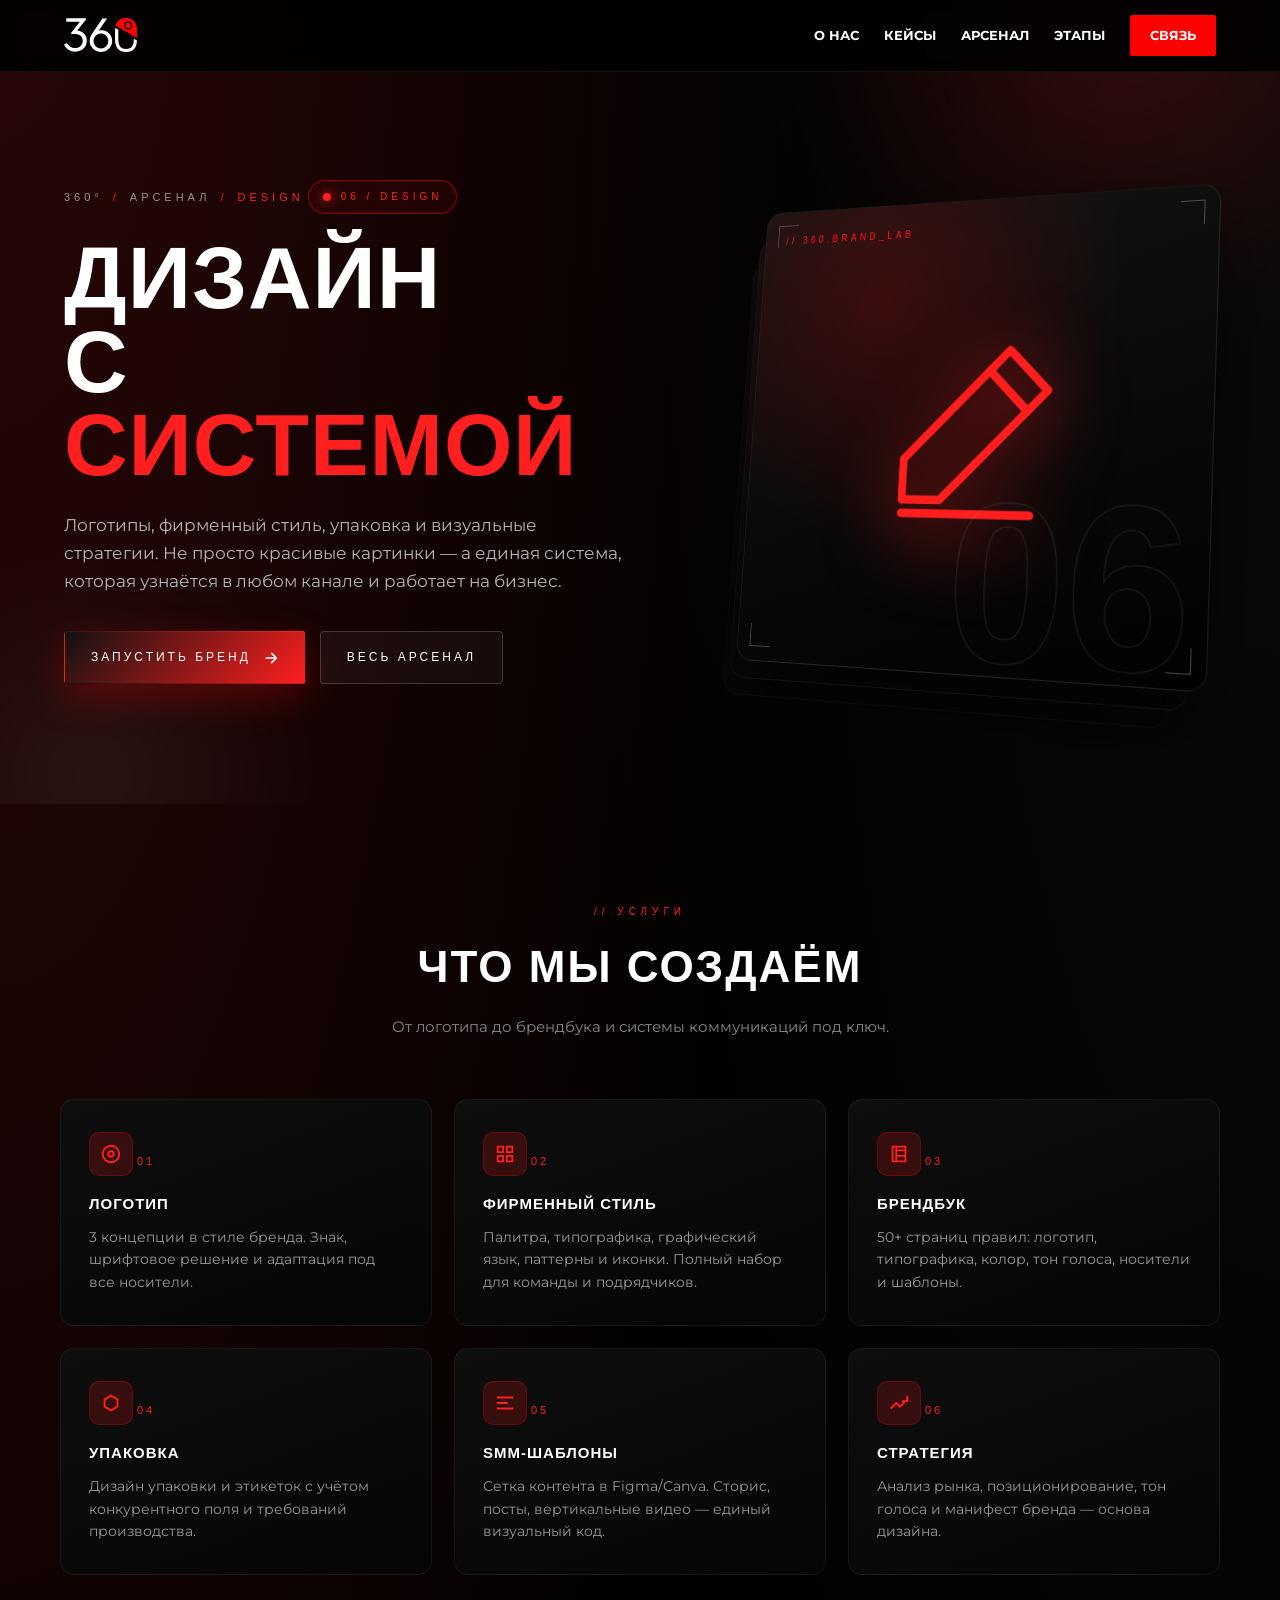
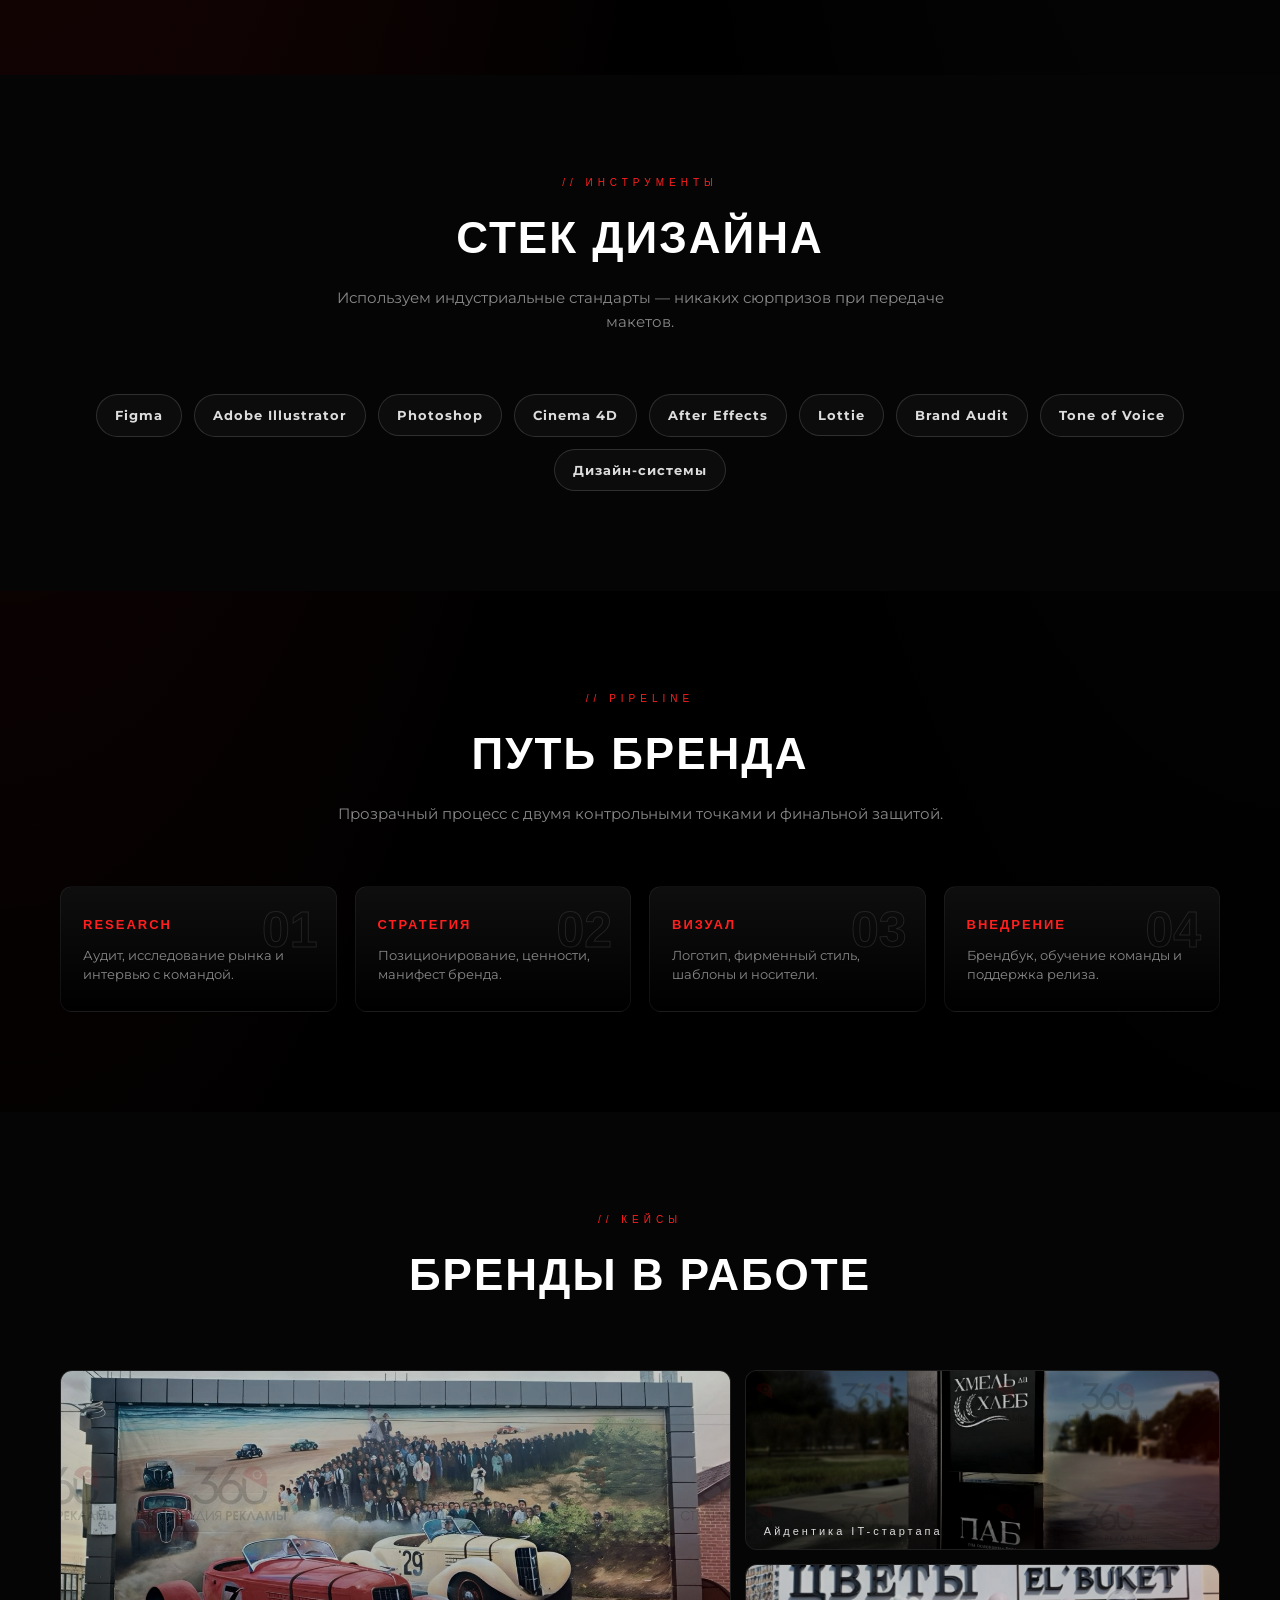
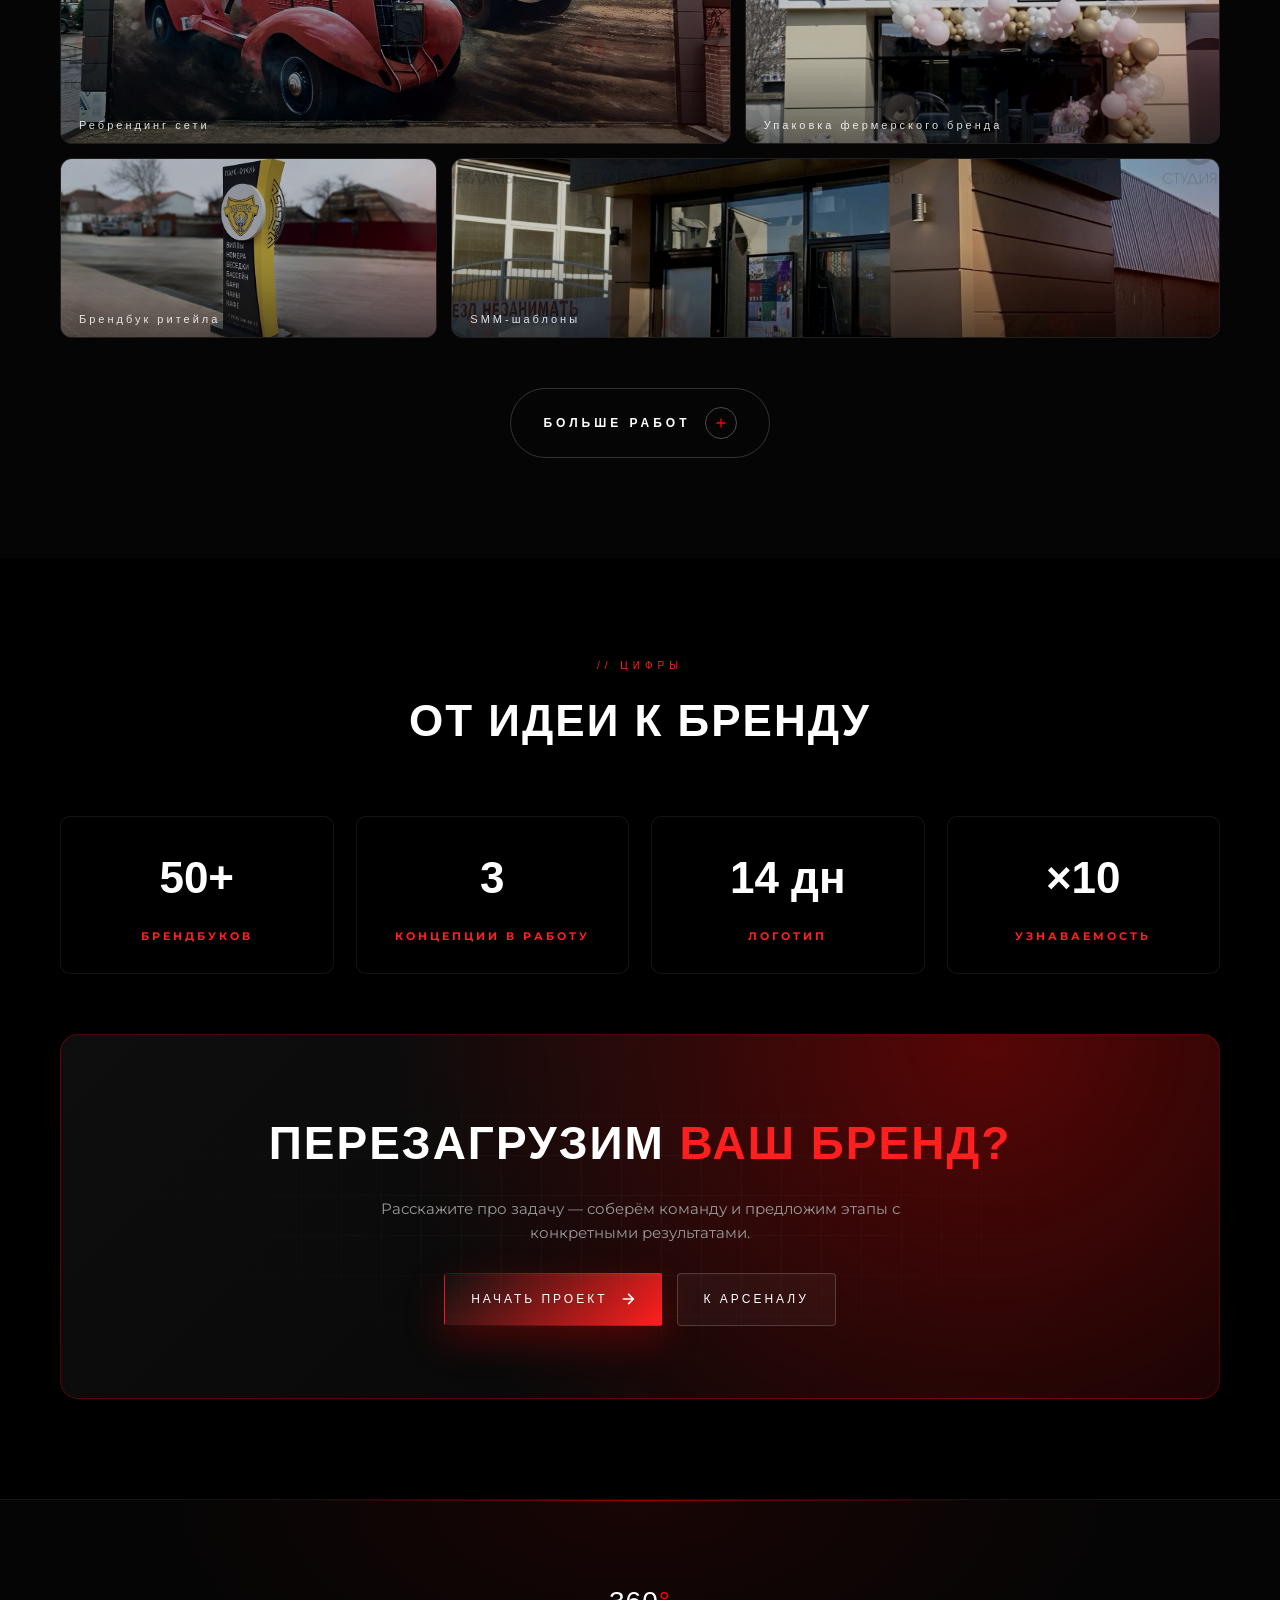
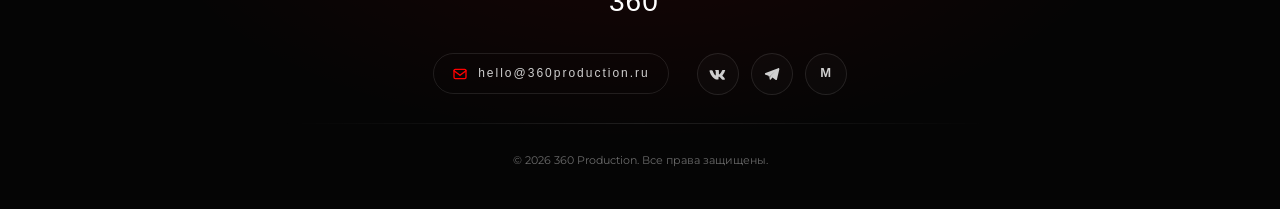
==== commit 89d0b61e: "feat: smooth section transitions, premium footer, 3-line burger, mobile hero logo & centered arsenal" ====
--- a/services/design.html
+++ b/services/design.html
@@ -19,6 +19,7 @@
         <img src="../log.svg" alt="360 Production Group">
     </a>
     <button class="menu-toggle" id="mobile-menu" aria-label="Открыть меню">
+        <span></span>
         <span></span>
         <span></span>
     </button>
@@ -278,6 +279,34 @@
 <footer class="footer">
     <div class="footer-container">
         <div class="logo">360<span>°</span></div>
+
+        <div class="footer-contact">
+            <a class="footer-mail" href="mailto:hello@360production.ru" aria-label="Написать на email">
+                <svg viewBox="0 0 24 24" fill="none" stroke="currentColor" stroke-width="2" stroke-linecap="round" stroke-linejoin="round">
+                    <rect x="3" y="5" width="18" height="14" rx="2"/>
+                    <path d="M3 7l9 7 9-7"/>
+                </svg>
+                hello@360production.ru
+            </a>
+            <div class="footer-socials" aria-label="Соцсети">
+                <a class="footer-social" href="https://vk.com/" target="_blank" rel="noopener" aria-label="ВКонтакте">
+                    <svg viewBox="0 0 24 24" fill="currentColor" aria-hidden="true">
+                        <path d="M21.6 7.4c.2-.5 0-.9-.7-.9h-2.3c-.6 0-.9.3-1 .6 0 0-1.2 2.9-2.9 4.7-.5.5-.7.7-1.1.7-.2 0-.4-.2-.4-.7V7.4c0-.6-.2-.9-.7-.9H8.7c-.4 0-.6.3-.6.5 0 .6.9.7.9 2.4v3.7c0 .8-.1.9-.4.9-.7 0-2.6-2.9-3.7-6.2-.2-.6-.5-.9-1.1-.9H1.5c-.7 0-.8.3-.8.6 0 .6.7 3.7 3.5 7.7 1.9 2.7 4.5 4.2 6.9 4.2 1.4 0 1.6-.3 1.6-.9v-2c0-.6.1-.7.6-.7.3 0 .9.2 2.2 1.5 1.5 1.5 1.7 2.2 2.6 2.2h2.3c.7 0 1-.3.8-.9-.2-.6-.9-1.5-1.7-2.5-.5-.6-1.2-1.2-1.4-1.5-.3-.3-.2-.5 0-.8 0 0 2.5-3.5 2.7-4.7z"/>
+                    </svg>
+                </a>
+                <a class="footer-social" href="https://t.me/" target="_blank" rel="noopener" aria-label="Telegram">
+                    <svg viewBox="0 0 24 24" fill="currentColor" aria-hidden="true">
+                        <path d="M21.4 4.3c-.3-.2-.7-.3-1.2-.1L3.4 10.7c-.6.2-.9.7-.9 1.2 0 .5.4 1 .9 1.1l4 1.3 1.5 4.7c.1.4.4.7.8.7.3 0 .6-.1.7-.4l2.2-2.7 4.4 3.3c.3.2.6.3.9.2.3-.1.5-.3.6-.6l3.3-13.7c.1-.5-.1-.9-.4-1.5zM9.7 14.7l-.6 4 -.4-3.4 8.4-7.6-7.4 7z"/>
+                    </svg>
+                </a>
+                <a class="footer-social" href="https://max.ru/" target="_blank" rel="noopener" aria-label="MAX">
+                    <span class="footer-social-letter">M</span>
+                </a>
+            </div>
+        </div>
+
+        <div class="footer-divider"></div>
+
         <p>© 2026 360 Production. Все права защищены.</p>
     </div>
 </footer>
--- a/style.css
+++ b/style.css
@@ -251,31 +251,37 @@
     border-radius: 2px;
 }
 
-/* Мобильный переключатель */
-.menu-toggle { 
-    display: none; 
-    background: none; 
-    border: none; 
-    cursor: pointer; 
-    position: relative; 
-    width: 30px; 
-    height: 20px; 
-    z-index: 1001; 
-}
-
-.menu-toggle span { 
-    display: block; 
-    position: absolute; 
-    height: 3px; 
-    width: 100%; 
-    background: white; 
-    transition: .3s ease-in-out; 
-}
-
-.menu-toggle span:first-child { top: 0; }
-.menu-toggle span:last-child { bottom: 0; }
-.menu-toggle.open span:first-child { transform: rotate(45deg); top: 9px; }
-.menu-toggle.open span:last-child { transform: rotate(-45deg); bottom: 8px; }
+/* Мобильный переключатель (3 полоски) */
+.menu-toggle {
+    display: none;
+    background: none;
+    border: none;
+    cursor: pointer;
+    position: relative;
+    width: 32px;
+    height: 22px;
+    z-index: 1001;
+}
+
+.menu-toggle span {
+    display: block;
+    position: absolute;
+    height: 2.5px;
+    width: 100%;
+    background: white;
+    border-radius: 2px;
+    left: 0;
+    transition: transform 0.4s cubic-bezier(.22,.65,.3,1), opacity 0.3s, top 0.3s, bottom 0.3s, width 0.3s;
+}
+
+.menu-toggle span:nth-child(1) { top: 0; }
+.menu-toggle span:nth-child(2) { top: 50%; transform: translateY(-50%); width: 80%; }
+.menu-toggle span:nth-child(3) { bottom: 0; width: 60%; }
+.menu-toggle:hover span:nth-child(2),
+.menu-toggle:hover span:nth-child(3) { width: 100%; }
+.menu-toggle.open span:nth-child(1) { top: 50%; transform: translateY(-50%) rotate(45deg); }
+.menu-toggle.open span:nth-child(2) { opacity: 0; }
+.menu-toggle.open span:nth-child(3) { bottom: 50%; transform: translateY(50%) rotate(-45deg); width: 100%; }
 
 /* --- HERO SECTION --- */
 .hero {
@@ -1812,24 +1818,135 @@
     50% { transform: scale(1.08); }
 }
 
-/* --- ФУТЕР (СТРОГО ПО ЦЕНТРУ) --- */
-.footer { 
-    padding: 60px 0; 
-    background: #050505; 
-    border-top: 1px solid #111; 
-}
-
-.footer-container { 
-    display: flex; 
-    flex-direction: column; 
-    align-items: center; 
-    justify-content: center; 
-    text-align: center; 
-    gap: 15px; 
-}
-
-.footer p { 
-    color: #555; 
+/* --- ФУТЕР (премиум, с контактами и соцсетями) --- */
+.footer {
+    position: relative;
+    padding: 80px 0 40px;
+    background:
+        radial-gradient(ellipse at 50% 0%, rgba(255, 0, 0, 0.08), transparent 55%),
+        #050505;
+    border-top: 1px solid rgba(255, 255, 255, 0.06);
+    overflow: hidden;
+}
+
+.footer::before {
+    content: "";
+    position: absolute;
+    top: 0;
+    left: 50%;
+    transform: translateX(-50%);
+    width: 60%;
+    max-width: 700px;
+    height: 1px;
+    background: linear-gradient(90deg, transparent, rgba(255, 0, 0, 0.55), transparent);
+}
+
+.footer-container {
+    display: grid;
+    grid-template-columns: 1fr;
+    justify-items: center;
+    text-align: center;
+    gap: 28px;
+    padding: 0 24px;
+    max-width: 1200px;
+    margin: 0 auto;
+}
+
+.footer-container .logo {
+    font-family: 'Syncopate', sans-serif;
+    font-size: 28px;
+    color: #fff;
+    letter-spacing: 1px;
+}
+.footer-container .logo span { color: var(--red); }
+
+.footer-contact {
+    display: flex;
+    flex-wrap: wrap;
+    gap: 28px;
+    justify-content: center;
+    align-items: center;
+}
+
+.footer-mail {
+    display: inline-flex;
+    align-items: center;
+    gap: 10px;
+    color: #cfcfcf;
+    text-decoration: none;
+    font-family: 'Syncopate', sans-serif;
+    font-size: 12px;
+    letter-spacing: 2px;
+    padding: 10px 18px;
+    border: 1px solid rgba(255, 255, 255, 0.10);
+    border-radius: 999px;
+    transition: border-color 0.3s, color 0.3s, background 0.3s;
+}
+.footer-mail svg { width: 16px; height: 16px; color: var(--red); }
+.footer-mail:hover {
+    border-color: var(--red);
+    color: #fff;
+    background: rgba(255, 0, 0, 0.06);
+}
+
+.footer-socials {
+    display: inline-flex;
+    gap: 12px;
+}
+
+.footer-social {
+    width: 42px;
+    height: 42px;
+    border-radius: 50%;
+    display: grid;
+    place-items: center;
+    color: #cfcfcf;
+    border: 1px solid rgba(255, 255, 255, 0.10);
+    background: rgba(255, 255, 255, 0.02);
+    transition: transform 0.4s cubic-bezier(.22,.65,.3,1), border-color 0.3s, color 0.3s, background 0.3s, box-shadow 0.3s;
+    text-decoration: none;
+}
+.footer-social svg { width: 18px; height: 18px; }
+.footer-social .footer-social-letter {
+    font-family: 'Syncopate', sans-serif;
+    font-weight: 700;
+    font-size: 13px;
+    letter-spacing: 0.5px;
+}
+.footer-social:hover {
+    color: #fff;
+    border-color: var(--red);
+    background: var(--red);
+    transform: translateY(-3px);
+    box-shadow: 0 10px 24px rgba(255, 0, 0, 0.32);
+}
+
+.footer-divider {
+    width: 100%;
+    max-width: 720px;
+    height: 1px;
+    background: linear-gradient(90deg, transparent, rgba(255, 255, 255, 0.10), transparent);
+}
+
+@media (max-width: 540px) {
+    .footer { padding: 60px 0 32px; }
+    .footer-container { gap: 22px; }
+    .footer-container .logo { font-size: 24px; }
+    .footer-contact { gap: 18px; flex-direction: column; }
+    .footer-mail { font-size: 11px; padding: 9px 16px; letter-spacing: 1.5px; }
+    .footer-social { width: 38px; height: 38px; }
+}
+
+@media (prefers-reduced-motion: reduce) {
+    .footer-social, .footer-mail { transition: none !important; }
+    .footer-social:hover { transform: none; }
+}
+@media (hover: none) {
+    .footer-social:hover { transform: none; }
+}
+
+.footer p {
+    color: #6a6a6a;
     font-size: 11px; 
     margin: 0; 
 }
@@ -1882,20 +1999,41 @@
     .services-grid-3d { grid-template-columns: repeat(2, minmax(0, 1fr)); gap: 20px; }
     .s-card-3d { height: 300px; }
 
+    /* Hero на планшетах: 3D-эмблема вынесена в поток над текстом, без overlay'а под текст */
+    .hero {
+        height: auto;
+        min-height: 100vh;
+        flex-direction: column;
+        justify-content: center;
+        padding: 110px 5% 80px;
+        gap: 28px;
+    }
+    .hero-content {
+        z-index: 2;
+        position: relative;
+        order: 2;
+        width: 100%;
+    }
     .hero-3d {
-        position: absolute;
-        inset: 0;
+        position: relative;
+        inset: auto;
         width: 100%;
-        opacity: 0.32;
-        z-index: 0;
-    }
-    .hero-content { z-index: 2; position: relative; }
-    .hero-3d-stage { width: min(440px, 78vw); }
+        opacity: 1;
+        z-index: 1;
+        order: 1;
+        height: auto;
+        display: flex;
+        justify-content: center;
+        align-items: center;
+        padding: 8px 0;
+    }
+    .hero-3d::before { background: none; }
+    .hero-3d-stage { width: min(280px, 60vw); }
 
     .hero-overlay {
         background:
-            linear-gradient(0deg, rgba(0, 0, 0, 0.82) 18%, rgba(0, 0, 0, 0.48) 100%),
-            radial-gradient(circle at 50% 72%, rgba(255, 0, 0, 0.1), transparent 34%);
+            linear-gradient(0deg, rgba(0, 0, 0, 0.55) 0%, rgba(0, 0, 0, 0.10) 100%),
+            radial-gradient(circle at 50% 35%, rgba(255, 0, 0, 0.08), transparent 40%);
     }
 
     .hero p { margin-left: auto; margin-right: auto; }
@@ -1905,7 +2043,7 @@
 
 
     .s-card { text-align: center; }
-    .s-card-3d { text-align: left; }
+    .s-card-3d { text-align: center; }
 
     .form-wrapper {
         grid-template-columns: 1fr;
@@ -1946,13 +2084,13 @@
     /* Keep Arsenal as 2 columns on small tablets — drop to 1 column only below 640px */
     .s-card-icon { width: 48px; height: 48px; padding: 10px; }
 
-    /* Hero 3D simplification on tablet/mobile — drop visual noise so text reads first */
-    .hero-3d { opacity: 0.22; }
+    /* Hero 3D на мобиле — компактная эмблема над заголовком, без шумных колец */
+    .hero-3d { opacity: 1; }
     .hero-3d-rings .r2,
     .hero-3d-rings .r3 { display: none; }
-    .hero-3d-glow { opacity: 0.5; }
-    .hero-3d-stage { width: min(360px, 76vw); }
-    .hero h1 { font-size: clamp(40px, 13vw, 80px); }
+    .hero-3d-glow { opacity: 0.7; }
+    .hero-3d-stage { width: min(240px, 58vw); }
+    .hero h1 { font-size: clamp(36px, 12vw, 72px); }
     
     .form-wrapper { 
         clip-path: none;
@@ -2063,9 +2201,9 @@
     .s-card-index { font-size: 92px; bottom: -10px; right: 10px; opacity: 0.55; }
     .s-card-cta span { font-size: 11px; letter-spacing: 2.5px; }
 
-    /* Pull hero 3D logo back further on small screens */
-    .hero-3d { opacity: 0.16; }
-    .hero-3d-stage { width: min(280px, 70vw); }
+    /* Hero 3D — компактная эмблема (стоящая над заголовком) на маленьких экранах */
+    .hero-3d { opacity: 1; }
+    .hero-3d-stage { width: min(200px, 50vw); }
 
     .form-wrapper {
         padding: 22px 14px 20px;
@@ -2288,3 +2426,102 @@
     .mw-card:hover { transform: none; }
     .mw-card:hover img { transform: none; }
 }
+
+/* ==========================================================================
+   SMOOTH SECTION TRANSITIONS (мягкие переходы между блоками)
+   ========================================================================== */
+:root {
+    --section-fade: 120px;
+}
+
+/* HERO -> ABOUT: мягкий низ hero */
+.hero::after {
+    content: "";
+    position: absolute;
+    left: 0;
+    right: 0;
+    bottom: 0;
+    height: var(--section-fade);
+    background: linear-gradient(to bottom, transparent, #050505 92%);
+    pointer-events: none;
+    z-index: 2;
+}
+
+/* ABOUT и STEPS — фейды сверху/снизу: основной z-index наверху, фоновые orb'ы внутри */
+.about-pro::before,
+.about-pro::after,
+.steps-3d::before,
+.steps-3d::after {
+    content: "";
+    position: absolute;
+    left: 0;
+    right: 0;
+    height: var(--section-fade);
+    pointer-events: none;
+    z-index: 0;
+}
+.about-pro::before,
+.steps-3d::before {
+    top: 0;
+    background: linear-gradient(to bottom, #000 0%, transparent 100%);
+}
+.about-pro::after,
+.steps-3d::after {
+    bottom: 0;
+    background: linear-gradient(to top, #000 0%, transparent 100%);
+}
+
+/* PORTFOLIO / REVIEWS: тонкие фейды по краям */
+.portfolio::before,
+.portfolio::after,
+.reviews::before,
+.reviews::after,
+.services::after {
+    content: "";
+    position: absolute;
+    left: 0;
+    right: 0;
+    height: 90px;
+    pointer-events: none;
+    z-index: 1;
+}
+.portfolio { position: relative; }
+.portfolio::before { top: 0; background: linear-gradient(to bottom, #050505, transparent); }
+.portfolio::after  { bottom: 0; background: linear-gradient(to top, #050505, transparent); }
+
+.reviews::before { top: 0; background: linear-gradient(to bottom, #050505, transparent); }
+.reviews::after  { bottom: 0; background: linear-gradient(to top, #050505, transparent); }
+
+.services::after { bottom: 0; background: linear-gradient(to top, #050505 0%, transparent 100%); }
+
+/* MORE WORKS — фрейм мягко выходит из секции */
+.more-works.is-open .mw-frame { backdrop-filter: blur(2px); }
+
+@media (max-width: 768px) {
+    :root { --section-fade: 80px; }
+    .portfolio::before, .portfolio::after,
+    .reviews::before, .reviews::after,
+    .services::after { height: 60px; }
+}
+
+/* --- Arsenal cards: вертикально-центрированный контент на мобиле --- */
+@media (max-width: 768px) {
+    .s-card-inner {
+        text-align: center;
+        align-content: center;
+        justify-items: center;
+        grid-template-rows: auto auto auto auto auto;
+        gap: 12px;
+        padding: 32px 22px 28px;
+    }
+    .s-card-icon { margin: 0 auto; }
+    .s-card-tag { margin-bottom: 4px; }
+    .s-card-3d h3 { margin-bottom: 6px; }
+    .s-card-3d p { max-width: 36ch; margin-left: auto; margin-right: auto; }
+    .s-card-cta { justify-content: center; align-self: center; }
+    .s-card-index { right: 12px; bottom: -10px; opacity: 0.45; }
+}
+
+@media (max-width: 480px) {
+    .s-card-inner { padding: 28px 18px 24px; gap: 10px; }
+}
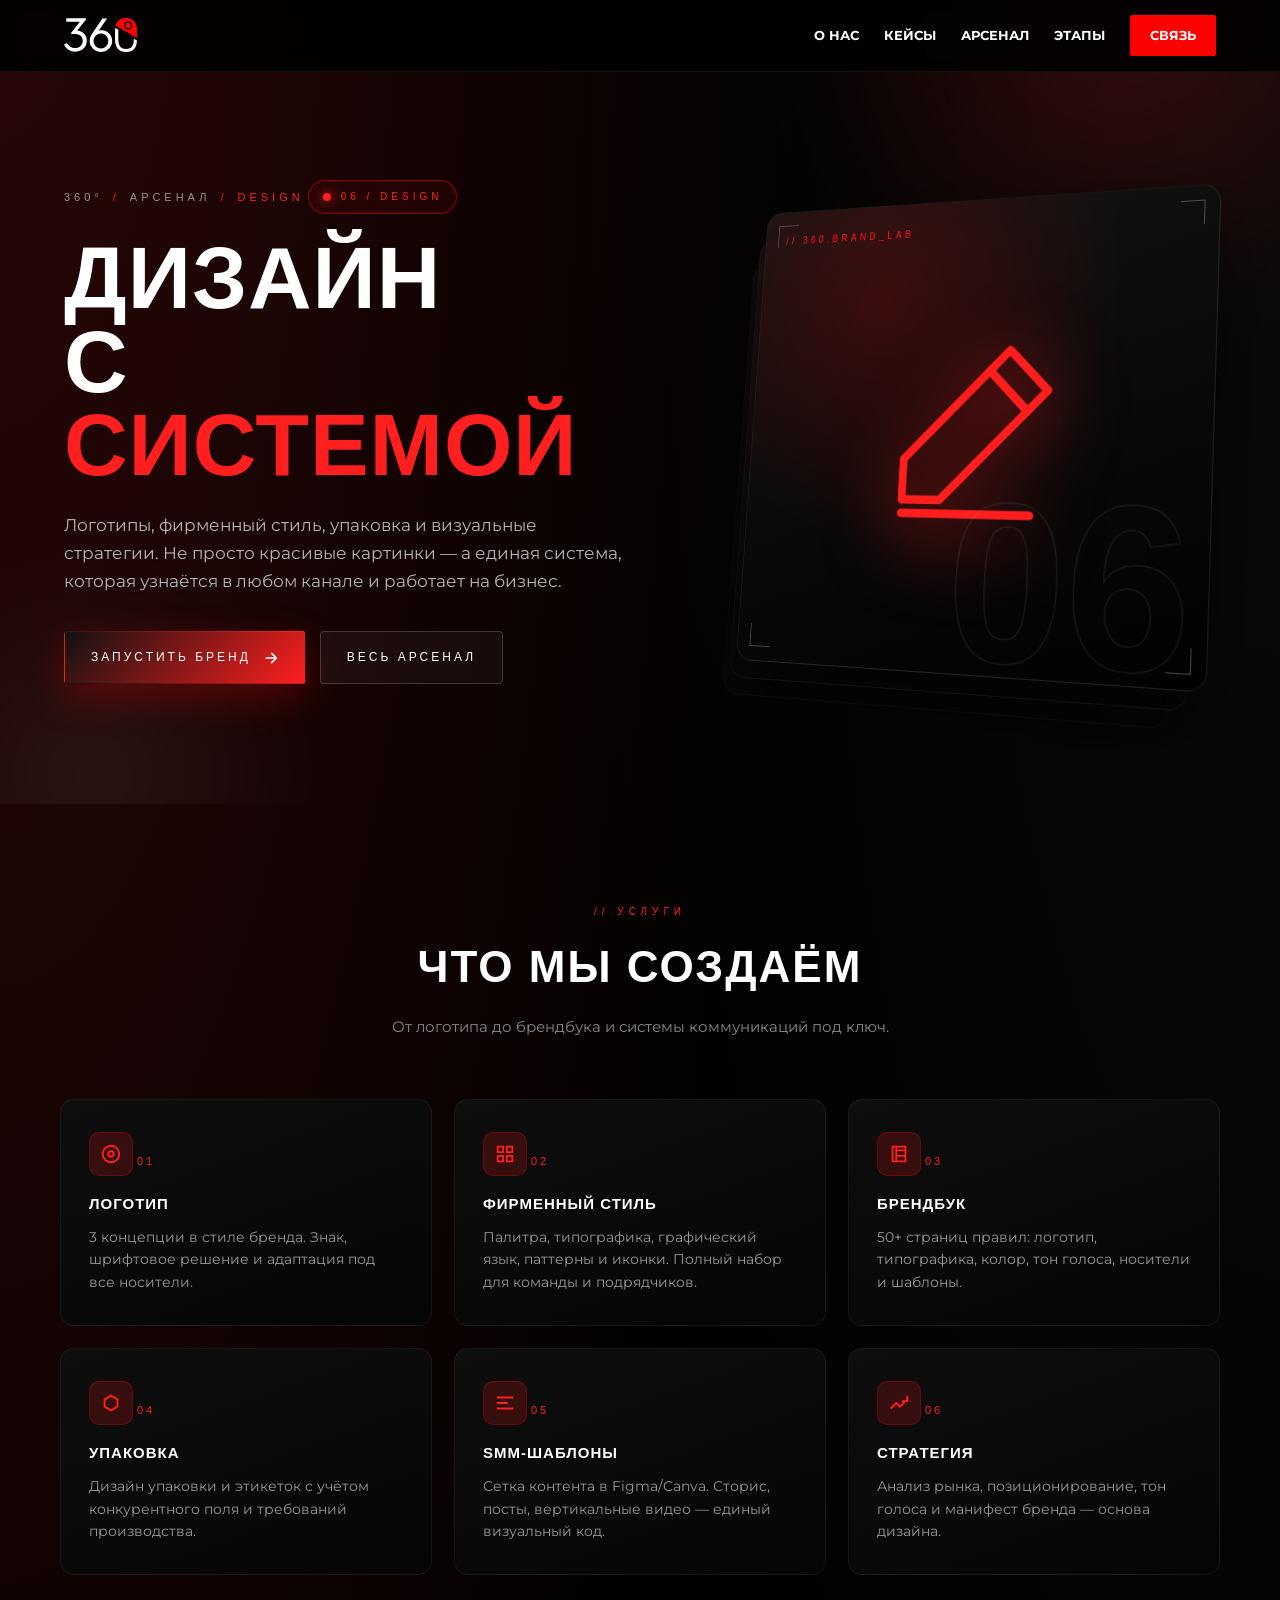
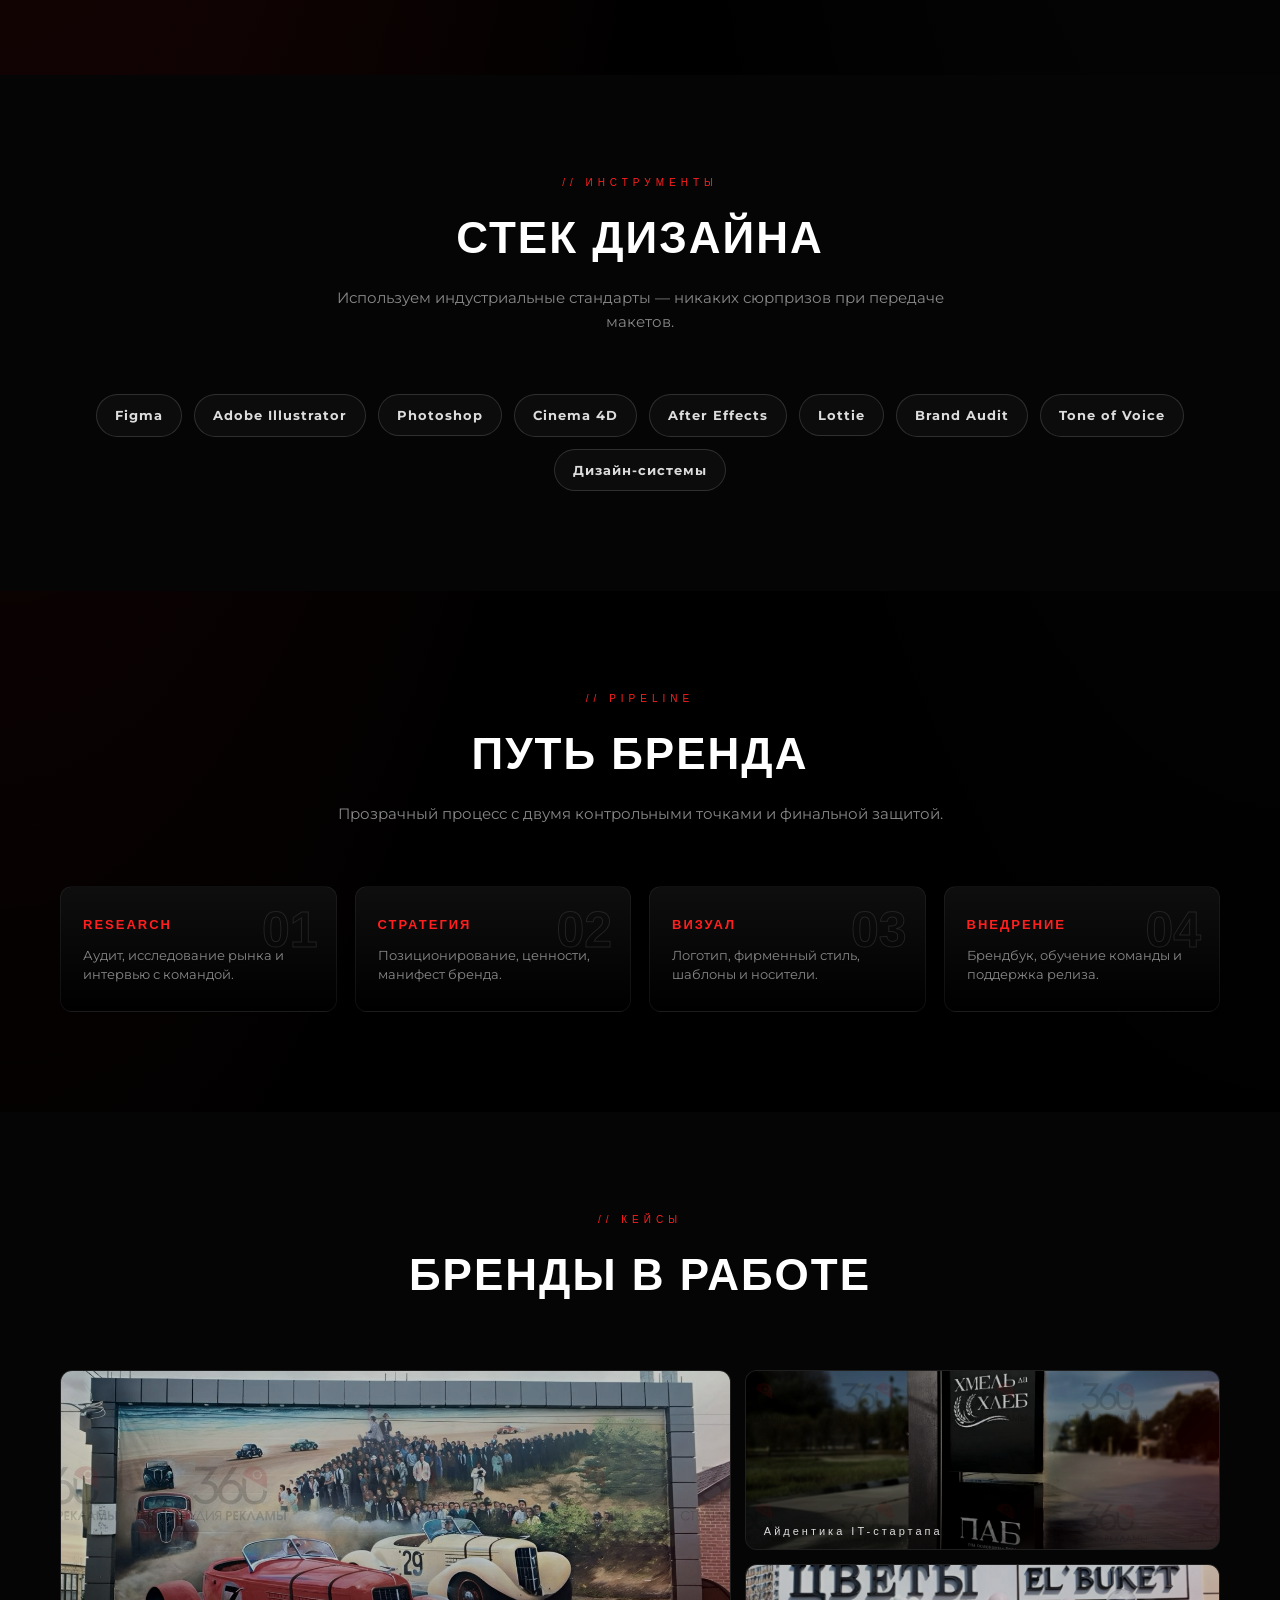
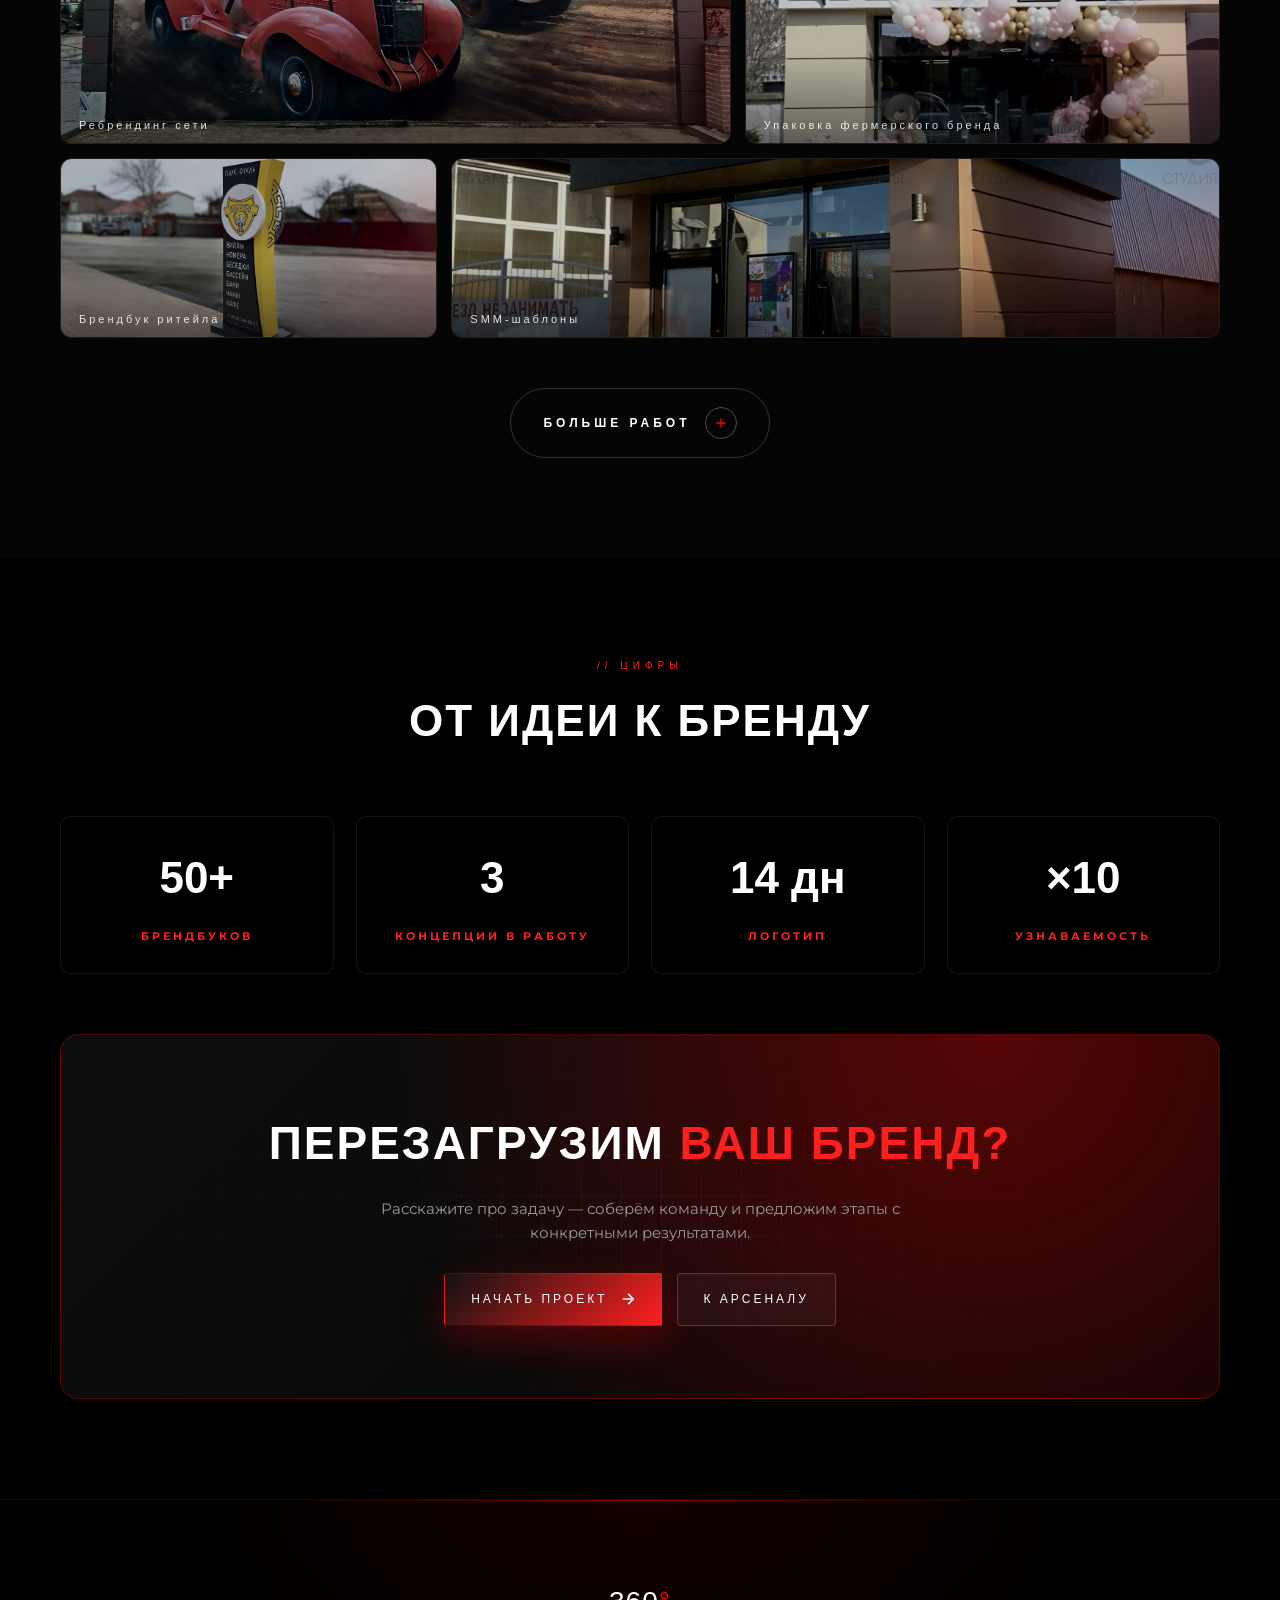
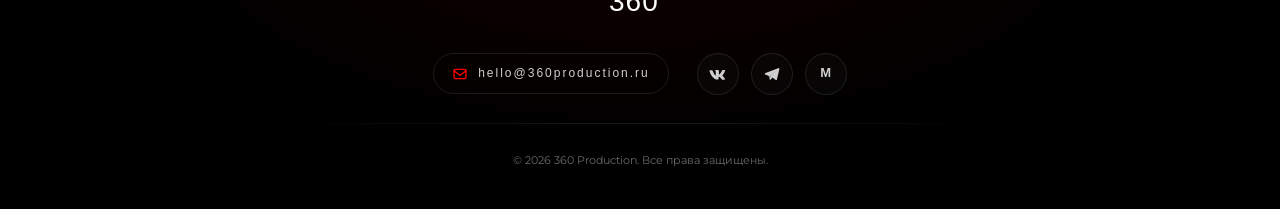
==== commit d8a020ab: "feat: center stat cards on mobile, populate burger menu with logo+contacts, smoother section seams -" ====
--- a/services/design.html
+++ b/services/design.html
@@ -24,11 +24,38 @@
         <span></span>
     </button>
     <nav class="nav-links">
+        <div class="nav-mobile-only nav-mobile-top">
+            <img src="../log.svg" alt="360 Production">
+        </div>
         <a href="../index.html#about">О нас</a>
         <a href="../index.html#portfolio">Кейсы</a>
         <a href="../index.html#services">Арсенал</a>
         <a href="../index.html#steps">Этапы</a>
         <a href="../index.html#contact" class="btn-red-nav">Связь</a>
+        <div class="nav-mobile-only nav-mobile-bottom">
+            <a class="nav-mobile-mail" href="mailto:hello@360production.ru" aria-label="Написать на email">
+                <svg viewBox="0 0 24 24" fill="none" stroke="currentColor" stroke-width="2" stroke-linecap="round" stroke-linejoin="round" aria-hidden="true">
+                    <rect x="3" y="5" width="18" height="14" rx="2"/>
+                    <path d="M3 7l9 7 9-7"/>
+                </svg>
+                hello@360production.ru
+            </a>
+            <div class="nav-mobile-socials" aria-label="Соцсети">
+                <a class="nav-mobile-social" href="https://vk.com/" target="_blank" rel="noopener" aria-label="ВКонтакте">
+                    <svg viewBox="0 0 24 24" fill="currentColor" aria-hidden="true">
+                        <path d="M21.6 7.4c.2-.5 0-.9-.7-.9h-2.3c-.6 0-.9.3-1 .6 0 0-1.2 2.9-2.9 4.7-.5.5-.7.7-1.1.7-.2 0-.4-.2-.4-.7V7.4c0-.6-.2-.9-.7-.9H8.7c-.4 0-.6.3-.6.5 0 .6.9.7.9 2.4v3.7c0 .8-.1.9-.4.9-.7 0-2.6-2.9-3.7-6.2-.2-.6-.5-.9-1.1-.9H1.5c-.7 0-.8.3-.8.6 0 .6.7 3.7 3.5 7.7 1.9 2.7 4.5 4.2 6.9 4.2 1.4 0 1.6-.3 1.6-.9v-2c0-.6.1-.7.6-.7.3 0 .9.2 2.2 1.5 1.5 1.5 1.7 2.2 2.6 2.2h2.3c.7 0 1-.3.8-.9-.2-.6-.9-1.5-1.7-2.5-.5-.6-1.2-1.2-1.4-1.5-.3-.3-.2-.5 0-.8 0 0 2.5-3.5 2.7-4.7z"/>
+                    </svg>
+                </a>
+                <a class="nav-mobile-social" href="https://t.me/" target="_blank" rel="noopener" aria-label="Telegram">
+                    <svg viewBox="0 0 24 24" fill="currentColor" aria-hidden="true">
+                        <path d="M21.4 4.3c-.3-.2-.7-.3-1.2-.1L3.4 10.7c-.6.2-.9.7-.9 1.2 0 .5.4 1 .9 1.1l4 1.3 1.5 4.7c.1.4.4.7.8.7.3 0 .6-.1.7-.4l2.2-2.7 4.4 3.3c.3.2.6.3.9.2.3-.1.5-.3.6-.6l3.3-13.7c.1-.5-.1-.9-.4-1.5zM9.7 14.7l-.6 4 -.4-3.4 8.4-7.6-7.4 7z"/>
+                    </svg>
+                </a>
+                <a class="nav-mobile-social" href="https://max.ru/" target="_blank" rel="noopener" aria-label="MAX">
+                    <span class="nav-mobile-social-letter">M</span>
+                </a>
+            </div>
+        </div>
     </nav>
 </header>
 
--- a/style.css
+++ b/style.css
@@ -245,6 +245,9 @@
 
 .nav-links a:hover { color: var(--red); }
 
+/* Скрываем мобильные блоки меню на десктопе */
+.nav-mobile-only { display: none; }
+
 .btn-red-nav { 
     background: var(--red); 
     padding: 10px 20px; 
@@ -484,9 +487,9 @@
     position: relative;
     padding: 130px 0 140px;
     background:
-        radial-gradient(ellipse at 85% 0%, rgba(255, 0, 0, 0.10), transparent 50%),
-        radial-gradient(ellipse at 10% 100%, rgba(255, 255, 255, 0.04), transparent 55%),
-        #050505;
+        radial-gradient(ellipse at 85% 30%, rgba(255, 0, 0, 0.10), transparent 50%),
+        radial-gradient(ellipse at 10% 70%, rgba(255, 255, 255, 0.04), transparent 55%),
+        #000;
     overflow: hidden;
     isolation: isolate;
 }
@@ -702,6 +705,18 @@
     .stat-value { font-size: clamp(40px, 12vw, 54px); }
     .stat-meta { font-size: 12.5px; padding-top: 12px; margin-top: 14px; }
 }
+@media (max-width: 768px) {
+    /* Stat-карточки на мобиле — центрированный контент */
+    .stat-card-inner {
+        text-align: center;
+        align-content: center;
+    }
+    .stat-label { display: block; margin-left: auto; margin-right: auto; }
+    .stat-value { display: inline-flex; justify-content: center; }
+    .stat-meta { text-align: center; }
+    .stat-corner { right: 14px; left: auto; }
+}
+
 @media (max-width: 540px) {
     .about-pro { padding: 76px 0 84px; }
     .about-stats { grid-template-columns: 1fr; gap: 14px; }
@@ -1073,9 +1088,9 @@
     position: relative;
     padding: 130px 0 140px;
     background:
-        radial-gradient(ellipse at 12% 0%, rgba(255, 0, 0, 0.08), transparent 45%),
-        radial-gradient(ellipse at 90% 100%, rgba(255, 255, 255, 0.03), transparent 50%),
-        #050505;
+        radial-gradient(ellipse at 12% 30%, rgba(255, 0, 0, 0.08), transparent 45%),
+        radial-gradient(ellipse at 90% 70%, rgba(255, 255, 255, 0.03), transparent 50%),
+        #000;
     overflow: hidden;
     isolation: isolate;
 }
@@ -1824,7 +1839,7 @@
     padding: 80px 0 40px;
     background:
         radial-gradient(ellipse at 50% 0%, rgba(255, 0, 0, 0.08), transparent 55%),
-        #050505;
+        #000;
     border-top: 1px solid rgba(255, 255, 255, 0.06);
     overflow: hidden;
 }
@@ -2065,20 +2080,104 @@
     .menu-toggle { display: block; }
 
     .nav-links {
-        position: fixed; 
-        top: 0; 
-        right: -100%; 
-        width: 100%; 
+        position: fixed;
+        top: 0;
+        right: -100%;
+        width: 100%;
         height: 100vh;
-        background: rgba(0,0,0,0.98); 
-        flex-direction: column; 
+        background:
+            radial-gradient(ellipse at 50% -10%, rgba(255, 0, 0, 0.18), transparent 55%),
+            #000;
+        flex-direction: column;
+        justify-content: flex-start;
+        align-items: center;
+        padding: 92px 28px 36px;
+        gap: 0;
+        transition: 0.4s ease-in-out;
+        z-index: 1000;
+        overflow-y: auto;
+    }
+
+    .nav-links.active { right: 0; }
+    .nav-links a { font-size: 18px; margin: 12px 0; }
+
+    /* Mobile menu — лого сверху + email/соцсети снизу */
+    .nav-mobile-only { display: flex; }
+
+    .nav-mobile-top {
+        width: 100%;
         justify-content: center;
-        transition: 0.4s ease-in-out; 
-        z-index: 1000;
-    }
-
-    .nav-links.active { right: 0; }
-    .nav-links a { font-size: 20px; margin: 15px 0; }
+        margin-bottom: 28px;
+    }
+    .nav-mobile-top img {
+        width: 64px;
+        height: auto;
+        opacity: 0.95;
+    }
+
+    .nav-links a.btn-red-nav { margin-bottom: 0; }
+
+    .nav-mobile-bottom {
+        width: 100%;
+        flex-direction: column;
+        align-items: center;
+        gap: 18px;
+        margin-top: auto;
+        padding-top: 24px;
+    }
+
+    .nav-mobile-mail {
+        display: inline-flex;
+        align-items: center;
+        gap: 10px;
+        color: #cfcfcf;
+        text-decoration: none;
+        font-family: 'Syncopate', sans-serif;
+        font-size: 11px;
+        letter-spacing: 2px;
+        text-transform: lowercase;
+        padding: 10px 18px;
+        border: 1px solid rgba(255, 255, 255, 0.10);
+        border-radius: 999px;
+        transition: border-color 0.3s, color 0.3s, background 0.3s;
+        margin: 0;
+    }
+    .nav-mobile-mail svg { width: 14px; height: 14px; color: var(--red); }
+    .nav-mobile-mail:hover {
+        border-color: var(--red);
+        color: #fff;
+        background: rgba(255, 0, 0, 0.08);
+    }
+
+    .nav-mobile-socials {
+        display: inline-flex;
+        gap: 12px;
+    }
+    .nav-mobile-social {
+        width: 40px;
+        height: 40px;
+        border-radius: 50%;
+        display: grid;
+        place-items: center;
+        color: #cfcfcf;
+        border: 1px solid rgba(255, 255, 255, 0.10);
+        background: rgba(255, 255, 255, 0.02);
+        transition: transform 0.3s, border-color 0.3s, color 0.3s, background 0.3s;
+        text-decoration: none;
+        margin: 0;
+    }
+    .nav-mobile-social svg { width: 16px; height: 16px; }
+    .nav-mobile-social-letter {
+        font-family: 'Syncopate', sans-serif;
+        font-weight: 700;
+        font-size: 12px;
+    }
+    .nav-mobile-social:hover {
+        color: #fff;
+        border-color: var(--red);
+        background: var(--red);
+        transform: translateY(-2px);
+    }
 
     .services-grid { grid-template-columns: 1fr; }
     /* Keep Arsenal as 2 columns on small tablets — drop to 1 column only below 640px */
@@ -2431,10 +2530,10 @@
    SMOOTH SECTION TRANSITIONS (мягкие переходы между блоками)
    ========================================================================== */
 :root {
-    --section-fade: 120px;
-}
-
-/* HERO -> ABOUT: мягкий низ hero */
+    --section-fade: 200px;
+}
+
+/* HERO -> ABOUT: плавная выработка вниз в базовый #000 */
 .hero::after {
     content: "";
     position: absolute;
@@ -2442,12 +2541,16 @@
     right: 0;
     bottom: 0;
     height: var(--section-fade);
-    background: linear-gradient(to bottom, transparent, #050505 92%);
+    background: linear-gradient(to bottom,
+        rgba(0,0,0,0) 0%,
+        rgba(0,0,0,0.6) 55%,
+        #000 100%);
     pointer-events: none;
-    z-index: 2;
-}
-
-/* ABOUT и STEPS — фейды сверху/снизу: основной z-index наверху, фоновые orb'ы внутри */
+    z-index: 3;
+}
+
+/* ABOUT и STEPS — мощные фейды сверху/снизу.
+   Покрывают радиальные акценты выше по z-index, чтобы стык секций был ровным #000 */
 .about-pro::before,
 .about-pro::after,
 .steps-3d::before,
@@ -2458,50 +2561,59 @@
     right: 0;
     height: var(--section-fade);
     pointer-events: none;
-    z-index: 0;
+    z-index: 2;
 }
 .about-pro::before,
 .steps-3d::before {
     top: 0;
-    background: linear-gradient(to bottom, #000 0%, transparent 100%);
+    background: linear-gradient(to bottom,
+        #000 0%,
+        rgba(0,0,0,0.85) 40%,
+        transparent 100%);
 }
 .about-pro::after,
 .steps-3d::after {
     bottom: 0;
-    background: linear-gradient(to top, #000 0%, transparent 100%);
-}
-
-/* PORTFOLIO / REVIEWS: тонкие фейды по краям */
+    background: linear-gradient(to top,
+        #000 0%,
+        rgba(0,0,0,0.85) 40%,
+        transparent 100%);
+}
+
+/* PORTFOLIO / REVIEWS / SERVICES: плавные фейды по краям */
 .portfolio::before,
 .portfolio::after,
 .reviews::before,
 .reviews::after,
+.services::before,
 .services::after {
     content: "";
     position: absolute;
     left: 0;
     right: 0;
-    height: 90px;
+    height: 160px;
     pointer-events: none;
-    z-index: 1;
+    z-index: 2;
 }
 .portfolio { position: relative; }
-.portfolio::before { top: 0; background: linear-gradient(to bottom, #050505, transparent); }
-.portfolio::after  { bottom: 0; background: linear-gradient(to top, #050505, transparent); }
-
-.reviews::before { top: 0; background: linear-gradient(to bottom, #050505, transparent); }
-.reviews::after  { bottom: 0; background: linear-gradient(to top, #050505, transparent); }
-
-.services::after { bottom: 0; background: linear-gradient(to top, #050505 0%, transparent 100%); }
+.portfolio::before { top: 0; background: linear-gradient(to bottom, #000 0%, rgba(0,0,0,0.7) 45%, transparent 100%); }
+.portfolio::after  { bottom: 0; background: linear-gradient(to top, #000 0%, rgba(0,0,0,0.7) 45%, transparent 100%); }
+
+.reviews { position: relative; }
+.reviews::before { top: 0; background: linear-gradient(to bottom, #000 0%, rgba(0,0,0,0.7) 45%, transparent 100%); }
+.reviews::after  { bottom: 0; background: linear-gradient(to top, #000 0%, rgba(0,0,0,0.7) 45%, transparent 100%); }
+
+.services::before { top: 0; background: linear-gradient(to bottom, #000 0%, rgba(0,0,0,0.7) 45%, transparent 100%); }
+.services::after  { bottom: 0; background: linear-gradient(to top, #000 0%, rgba(0,0,0,0.7) 45%, transparent 100%); }
 
 /* MORE WORKS — фрейм мягко выходит из секции */
 .more-works.is-open .mw-frame { backdrop-filter: blur(2px); }
 
 @media (max-width: 768px) {
-    :root { --section-fade: 80px; }
+    :root { --section-fade: 130px; }
     .portfolio::before, .portfolio::after,
     .reviews::before, .reviews::after,
-    .services::after { height: 60px; }
+    .services::before, .services::after { height: 110px; }
 }
 
 /* --- Arsenal cards: вертикально-центрированный контент на мобиле --- */
